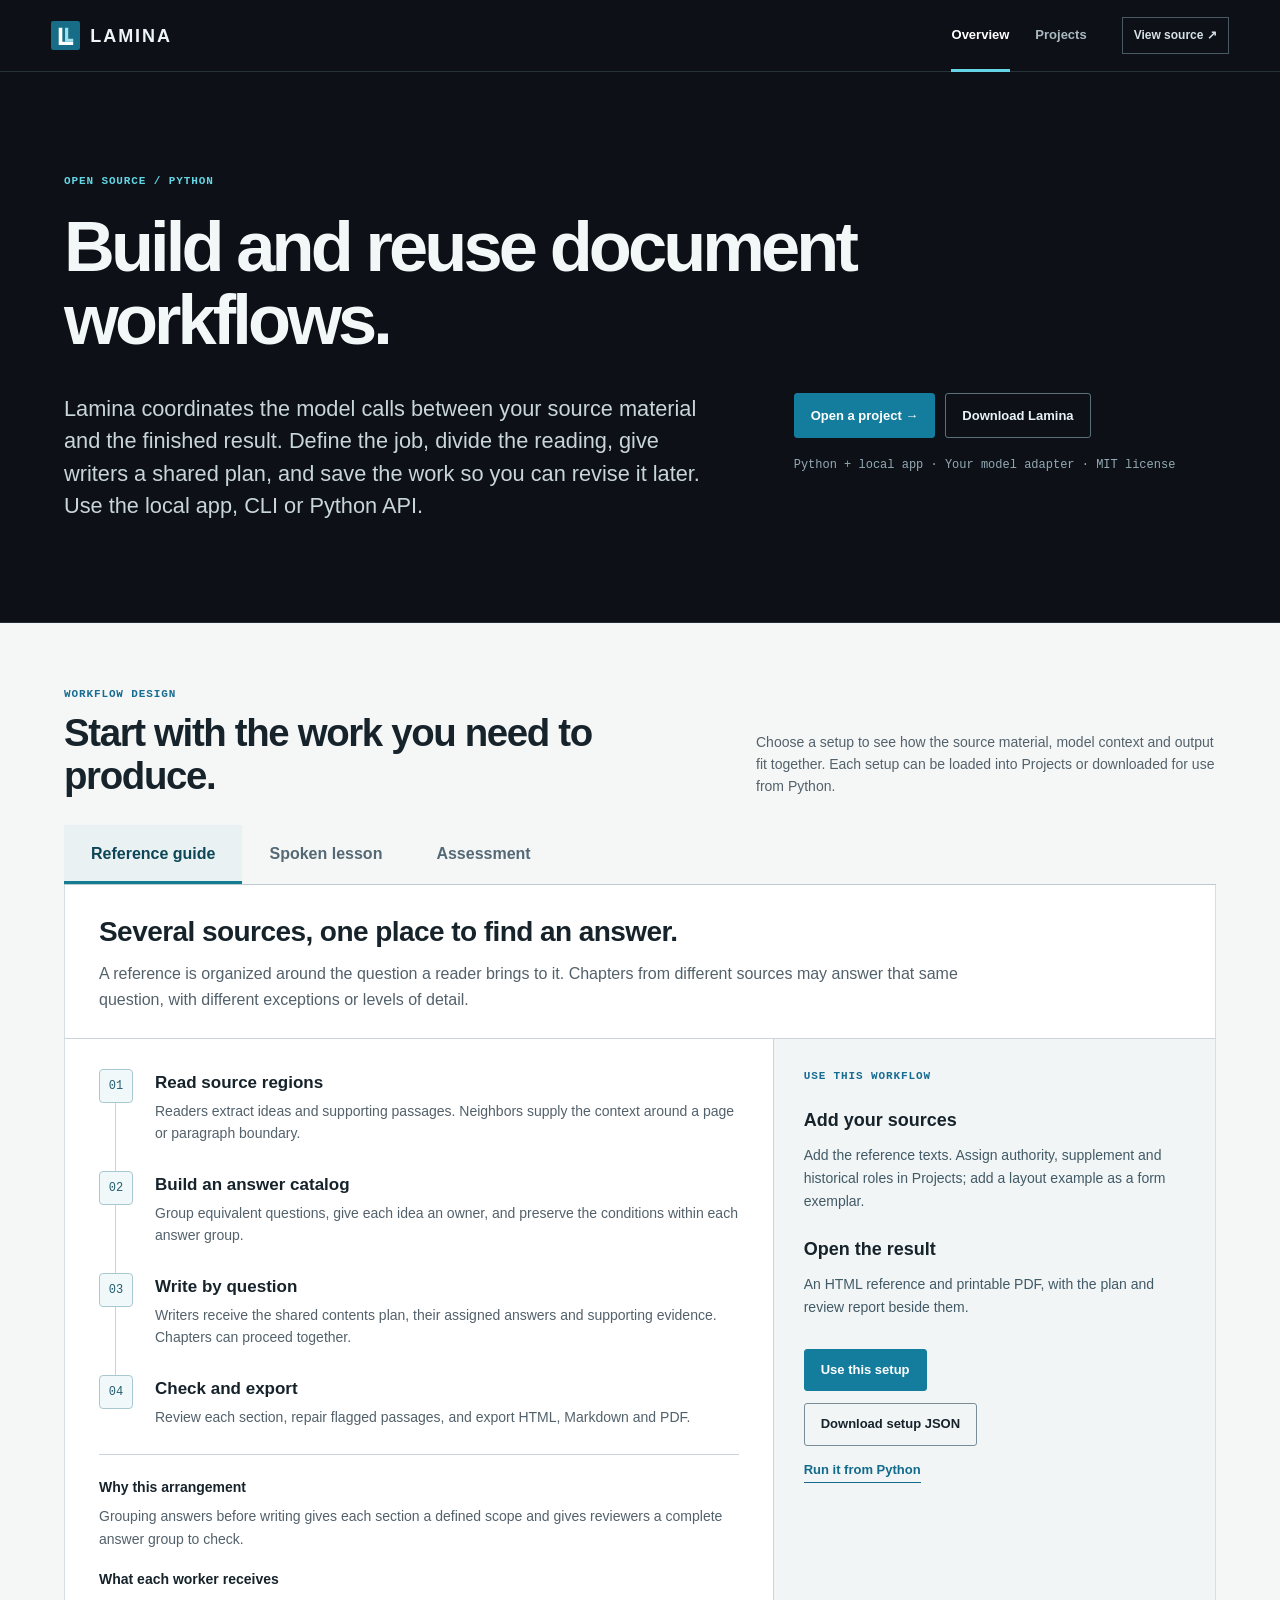
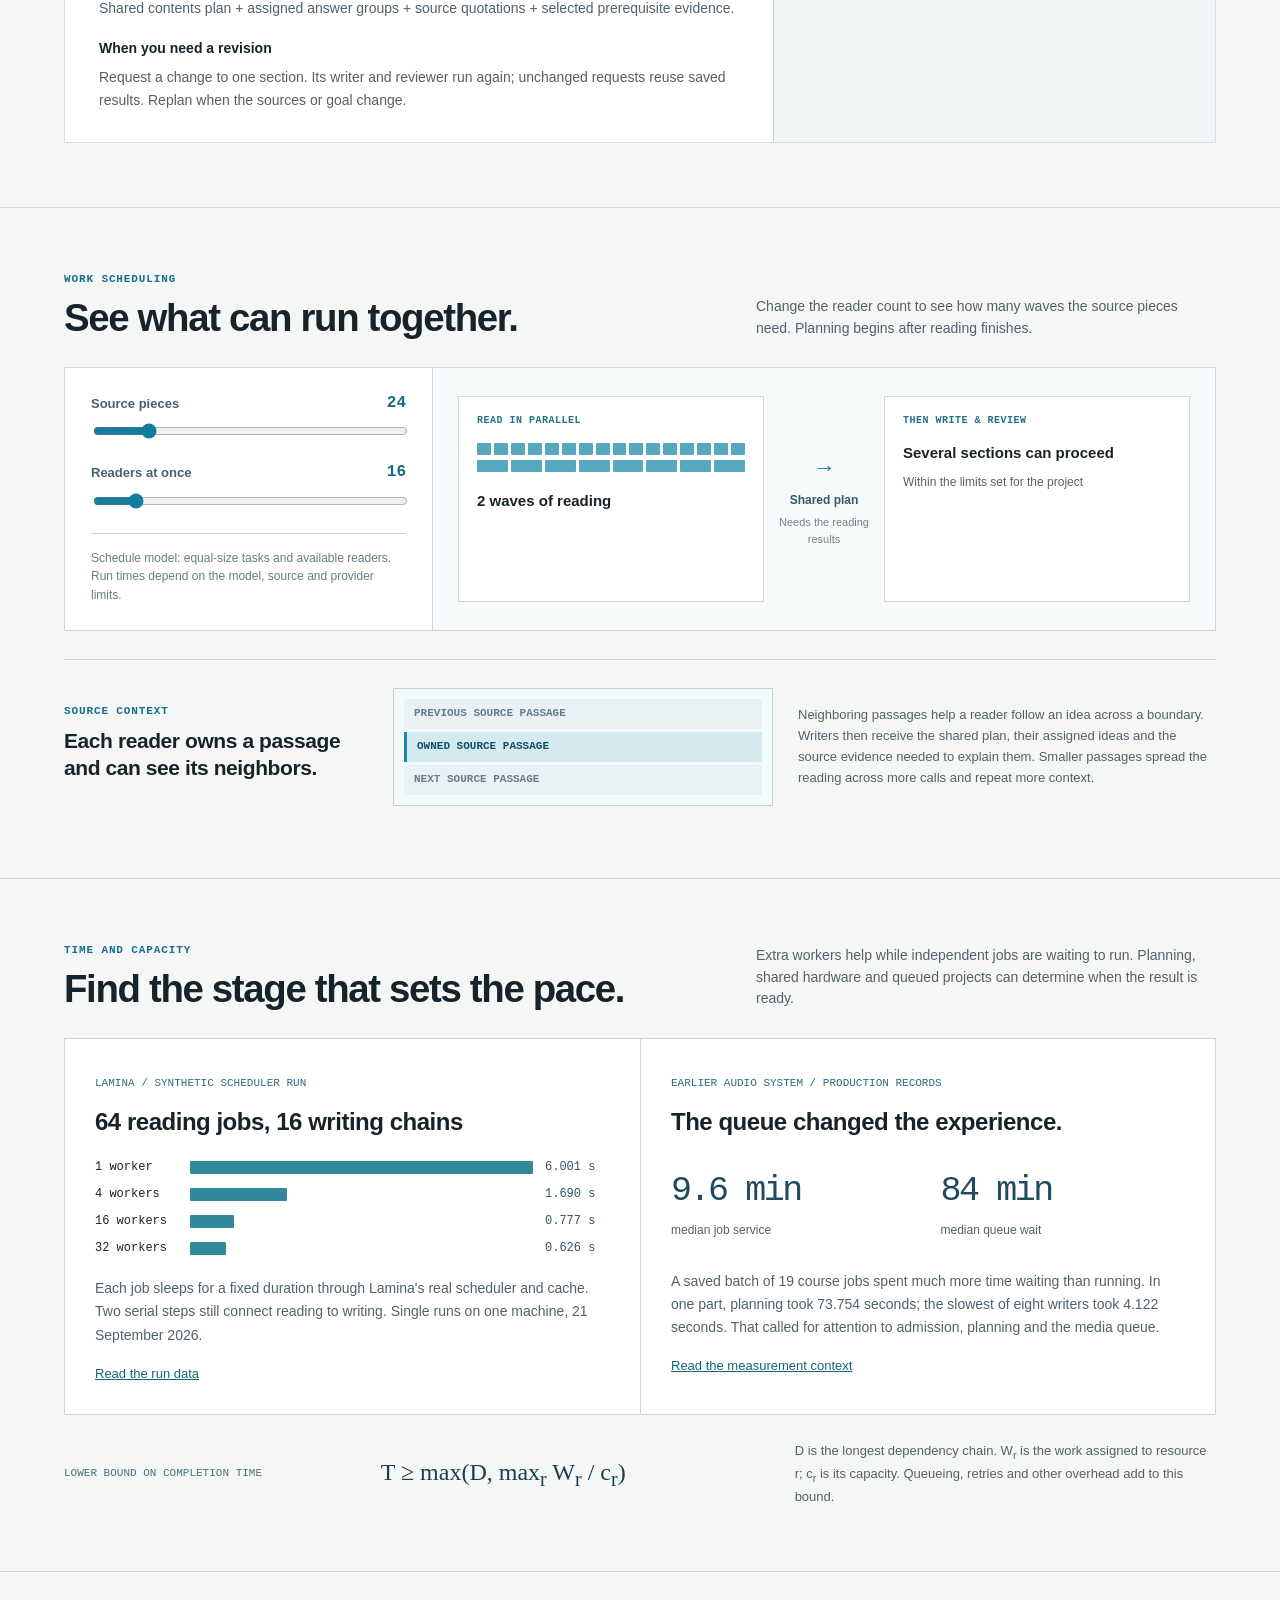
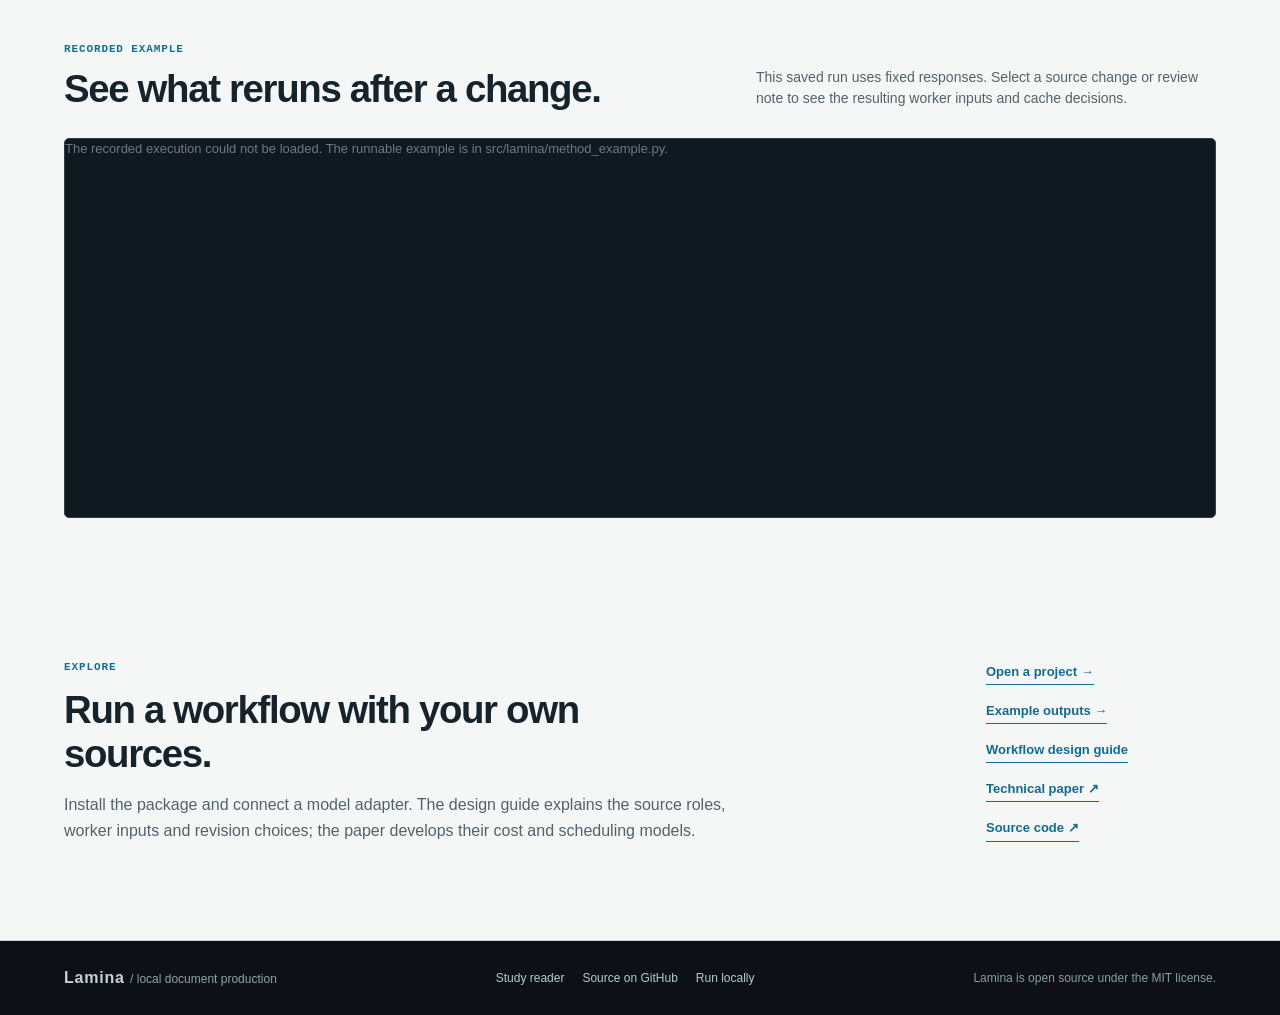
==== src/lamina/studio/index.html @ 539b7f86 "Explain production designs through reusable workflow setups" ====
<!doctype html>
<html lang="en">
  <head>
    <meta charset="utf-8" />
    <meta name="viewport" content="width=device-width, initial-scale=1" />
    <meta name="theme-color" content="#0d1117" />
    <meta
      name="description"
      content="Lamina turns source files into guides, documents, assessments, and listening scripts with parallel reading, source evidence, review, and section revision."
    />
    <title>Lamina | Document workflows</title>
    <link rel="icon" href="assets/mark.svg" type="image/svg+xml" />
    <link rel="stylesheet" href="inspector.css" />
    <link rel="stylesheet" href="styles.css" />
    <link rel="stylesheet" href="method-workbench.css" />
    <link rel="stylesheet" href="production-workbench.css" />
    <script src="inspector.js" defer></script>
    <script src="app.js" defer></script>
    <script src="method-trace.js" defer></script>
    <script src="method-workbench.js" defer></script>
    <script src="production-workbench.js" defer></script>
    <script src="workflow-guide.js" defer></script>
  </head>
  <body>
    <a class="skip" href="#main">Skip to content</a>
    <header class="site-header">
      <a class="brand" href="./" aria-label="Lamina home"
        ><img src="assets/mark.svg" alt="" width="32" height="32" /><span>LAMINA</span></a
      >
      <nav class="nav" aria-label="Primary">
        <button type="button" class="nav-link is-active" data-view="overview" aria-current="page">Overview</button>
        <button type="button" class="nav-link" data-view="workflows">Projects</button>
      </nav>
      <a
        class="header-link"
        href="https://github.com/FadiBahodi/lamina"
        rel="noopener noreferrer"
        >View source <span aria-hidden="true">↗</span></a
      >
    </header>

    <main id="main">
      <section class="view is-active overview-view" id="view-overview" aria-labelledby="page-title">
        <div class="product-intro">
          <span class="section-index">OPEN SOURCE / PYTHON</span>
          <h1 id="page-title">Build and reuse document workflows.</h1>
          <div class="intro-columns">
            <p class="product-summary">Lamina coordinates the model calls between your source material and the finished result. Define the job, divide the reading, give writers a shared plan, and save the work so you can revise it later. Use the local app, CLI or Python API.</p>
            <div class="intro-actions"><button class="button button-primary" type="button" data-view="workflows">Open a project →</button><a class="button button-secondary" href="https://github.com/FadiBahodi/lamina/releases/latest">Download Lamina</a><span>Python + local app · Your model adapter · MIT license</span></div>
          </div>
        </div>
        <section class="workflow-guide" id="workflow-guide" aria-labelledby="workflow-title">
          <div class="section-heading"><div><span class="section-index">WORKFLOW DESIGN</span><h2 id="workflow-title">Start with the work you need to produce.</h2></div><p>Choose a setup to see how the source material, model context and output fit together. Each setup can be loaded into Projects or downloaded for use from Python.</p></div>
          <div id="workflow-explorer"><p class="loading">Loading workflow setups…</p></div>
        </section>
        <section class="scale-section" aria-labelledby="scale-title">
          <div class="section-heading"><div><span class="section-index">WORK SCHEDULING</span><h2 id="scale-title">See what can run together.</h2></div><p>Change the reader count to see how many waves the source pieces need. Planning begins after reading finishes.</p></div>
          <div id="scale-lab" class="scale-lab">
            <div class="scale-controls"><label>Source pieces <strong id="scale-units-value">24</strong><input id="scale-units" type="range" min="4" max="128" value="24"></label><label>Readers at once <strong id="scale-readers-value">16</strong><input id="scale-readers" type="range" min="1" max="128" value="16"></label><div class="scale-assumption">Schedule model: equal-size tasks and available readers. Run times depend on the model, source and provider limits.</div></div>
            <div class="scale-visual"><div class="scale-lane"><span>READ IN PARALLEL</span><div id="scale-waves" class="scale-waves"></div><strong id="scale-wave-count">2 waves</strong></div><div class="scale-gate"><span>→</span><strong>Shared plan</strong><small>Needs the reading results</small></div><div class="scale-lane scale-output"><span>THEN WRITE &amp; REVIEW</span><strong>Several sections can proceed</strong><small>Within the limits set for the project</small></div></div>
          </div>
          <div class="context-explainer"><div><span class="section-index">SOURCE CONTEXT</span><h3>Each reader owns a passage and can see its neighbors.</h3></div><div class="context-packet"><span>PREVIOUS SOURCE PASSAGE</span><strong>OWNED SOURCE PASSAGE</strong><span>NEXT SOURCE PASSAGE</span></div><p>Neighboring passages help a reader follow an idea across a boundary. Writers then receive the shared plan, their assigned ideas and the source evidence needed to explain them. Smaller passages spread the reading across more calls and repeat more context.</p></div>
        </section>
        <section class="performance-story" aria-labelledby="performance-title">
          <div class="section-heading"><div><span class="section-index">TIME AND CAPACITY</span><h2 id="performance-title">Find the stage that sets the pace.</h2></div><p>Extra workers help while independent jobs are waiting to run. Planning, shared hardware and queued projects can determine when the result is ready.</p></div>
          <div class="performance-columns">
            <article><span class="measure-label">LAMINA / SYNTHETIC SCHEDULER RUN</span><h3>64 reading jobs, 16 writing chains</h3><div class="timing-bars" aria-label="Measured cold wall time by worker capacity"><div><span>1 worker</span><i style="--bar:100%"></i><b>6.001 s</b></div><div><span>4 workers</span><i style="--bar:28.2%"></i><b>1.690 s</b></div><div><span>16 workers</span><i style="--bar:12.9%"></i><b>0.777 s</b></div><div><span>32 workers</span><i style="--bar:10.4%"></i><b>0.626 s</b></div></div><p>Each job sleeps for a fixed duration through Lamina's real scheduler and cache. Two serial steps still connect reading to writing. Single runs on one machine, 21 September 2026.</p><a href="https://github.com/FadiBahodi/lamina/blob/main/benchmarks/results/production-widths.json">Read the run data</a></article>
            <article><span class="measure-label">EARLIER AUDIO SYSTEM / PRODUCTION RECORDS</span><h3>The queue changed the experience.</h3><div class="timing-pair"><div><b>9.6 min</b><span>median job service</span></div><div><b>84 min</b><span>median queue wait</span></div></div><p>A saved batch of 19 course jobs spent much more time waiting than running. In one part, planning took 73.754 seconds; the slowest of eight writers took 4.122 seconds. That called for attention to admission, planning and the media queue.</p><a href="https://github.com/FadiBahodi/lamina/blob/main/docs/workflow-design.md#where-time-went">Read the measurement context</a></article>
          </div>
          <p class="engineering-equation"><span>LOWER BOUND ON COMPLETION TIME</span><strong>T ≥ max(D, max<sub>r</sub> W<sub>r</sub> / c<sub>r</sub>)</strong><small>D is the longest dependency chain. W<sub>r</sub> is the work assigned to resource r; c<sub>r</sub> is its capacity. Queueing, retries and other overhead add to this bound.</small></p>
        </section>
        <section class="execution" id="execution" aria-labelledby="execution-title">
          <div class="execution-heading"><div><span class="section-index">RECORDED EXAMPLE</span><h2 id="execution-title">See what reruns after a change.</h2></div><p>This saved run uses fixed responses. Select a source change or review note to see the resulting worker inputs and cache decisions.</p></div>
          <div id="method-trace" aria-live="polite"><p class="loading">Loading execution records…</p></div>
        </section>
        <section class="overview-foot"><div><span class="section-index">EXPLORE</span><h2>Run a workflow with your own sources.</h2><p>Install the package and connect a model adapter. The design guide explains the source roles, worker inputs and revision choices; the paper develops their cost and scheduling models.</p></div><div class="overview-links"><button type="button" class="text-button" data-view="workflows">Open a project →</button><button type="button" class="text-button" data-view="examples">Example outputs →</button><a class="text-button" href="https://github.com/FadiBahodi/lamina/blob/main/docs/workflow-design.md">Workflow design guide</a><a class="text-button" href="assets/lamina-technical-paper.pdf">Technical paper ↗</a><a class="text-button" href="https://github.com/FadiBahodi/lamina">Source code ↗</a></div></section>
      </section>

      <section class="view" id="view-workflows" aria-labelledby="workflows-title" hidden>
        <div class="project-heading"><div><span class="section-index">PROJECTS</span><h2 id="workflows-title">Start with a goal and your sources.</h2><p>Choose the output and set how many tasks may run together. Follow the progress, then open the result.</p></div><span class="project-mode" id="project-mode">Checking local app…</span></div>
        <div id="production-workbench"><p class="loading">Loading project workbench…</p></div>
        <details class="advanced-workflow"><summary>Advanced tools</summary><p>Edit worker inputs and dependencies, or build a document with the structured lesson workflow. The lesson workflow uses a fixed output format.</p><div id="method-workbench"><p class="loading">Loading method editor…</p></div><div class="workbench-secondary"><button type="button" class="text-button" data-view="studio">Structured lesson workflow</button><button type="button" class="text-button" data-view="procedures">Lesson settings</button><button type="button" class="text-button" data-view="examples">Example outputs</button></div></details>
      </section>

      <section
        class="view"
        id="view-studio"
        aria-labelledby="studio-title"
        hidden
      >
        <nav class="workbench-nav" aria-label="Workbench"><button type="button" data-view="workflows">Projects</button><button type="button" data-view="studio">Document builder</button><button type="button" data-view="examples">Example outputs</button><button type="button" data-view="procedures">Document settings</button></nav>
        <div class="section-heading">
          <div>
            <span class="section-index">BUILD / LOCAL PRODUCTION</span>
            <h2 id="studio-title">Build from your documents.</h2>
          </div>
          <p>
            Start with a published example or run your own collection locally.
            Inspect the published build trace in Overview.
          </p>
        </div>
        <div class="section-heading production-heading">
          <div>
            <span class="section-index"
              >PRODUCTION / SOURCE → PROCEDURE → ARTIFACT</span
            >
            <h2>Run configuration</h2>
          </div>
          <p>
            <span class="mode-pill" id="mode-pill">Checking local mode…</span>
            <span id="mode-description">The public example is ready to explore. Local production requires a configured adapter.</span>
          </p>
        </div>
        <div class="desk-grid">
          <div class="desk-main">
            <section class="desk-block" aria-labelledby="sources-title">
              <div class="block-heading">
                <span class="step-number">01</span>
                <div>
                  <h3 id="sources-title">Sources</h3>
                  <p>
                    Start with the published example or bring your own material.
                  </p>
                </div>
              </div>
              <div
                class="example-collection"
                id="example-collection"
                aria-label="Published example source collection"
              >
                <div class="collection-head">
                  <div>
                    <span class="small-label">PUBLISHED EXAMPLE COLLECTION</span
                    ><strong>Resilient workflow engineering</strong
                    ><span
                      >3 original source notes · 7 extracted ideas · 3
                      lessons</span
                    >
                  </div>
                  <button
                    type="button"
                    class="text-button"
                    data-view="examples"
                  >
                    Inspect source →
                  </button>
                </div>
                <div class="collection-files" id="collection-files">
                  <span>01 · Leases &amp; owner tokens</span
                  ><span>02 · Idempotency &amp; effects</span
                  ><span>03 · Evidence &amp; release</span>
                </div>
              </div>
              <div class="source-divider"><span>YOUR COLLECTION</span></div>
              <label class="dropzone" id="dropzone" for="source-input"
                ><span class="drop-icon" aria-hidden="true">＋</span
                ><strong>Add source files</strong
                ><span id="source-hint">Choose or drop .md and .txt files</span
                ><input
                  id="source-input"
                  type="file"
                  accept=".md,.txt,text/plain,text/markdown"
                  multiple
              /></label>
              <div class="source-list" id="source-list" aria-live="polite">
                <p class="empty-small">
                  No local files selected. Browse the original example below to
                  see the complete workflow.
                </p>
              </div>
              <div class="source-actions">
                <button
                  class="button button-secondary"
                  type="button"
                  id="submit-sources"
                  disabled
                >
                  Store sources locally</button
                ><span class="inline-note" id="sources-note"
                  >Uploads require the local server.</span
                >
              </div>
            </section>
            <section class="desk-block" aria-labelledby="procedure-title">
              <div class="block-heading">
                <span class="step-number">02</span>
                <div>
                  <h3 id="procedure-title">Procedure</h3>
                  <p>Portable instructions and output selection.</p>
                </div>
              </div>
              <div
                class="procedure-choices"
                id="procedure-choices"
                role="radiogroup"
                aria-label="Choose a procedure"
              ></div>
              <div class="selected-procedure" id="selected-procedure"></div>
              <div class="source-actions">
                <button
                  class="button button-secondary"
                  type="button"
                  id="download-selected"
                >
                  Download procedure JSON
                  <span aria-hidden="true">↓</span></button
                ><button
                  class="text-button"
                  type="button"
                  data-view="procedures"
                >
                  Inspect &amp; import procedures
                  <span aria-hidden="true">↗</span>
                </button>
              </div>
            </section>
            <section class="desk-block run-block" aria-labelledby="run-title">
              <div class="block-heading">
                <span class="step-number">03</span>
                <div>
                  <h3 id="run-title">Production run</h3>
                  <p>
                    The local server reports actual job state and export links.
                  </p>
                </div>
              </div>
              <div class="run-track" aria-label="Workflow stages">
                <span>Read sources</span><i aria-hidden="true"></i
                ><span>Extract ideas</span><i aria-hidden="true"></i
                ><span>Compose</span><i aria-hidden="true"></i
                ><span>Review &amp; export</span>
              </div>
              <div class="run-controls">
                <button
                  class="button button-primary"
                  type="button"
                  id="run-button"
                >
                  Explore the example <span aria-hidden="true">↗</span>
                </button>
                <p id="run-guidance">
                  Public demo. Run the local app to generate from your files.
                </p>
              </div>
              <div
                id="run-status"
                class="run-status"
                aria-live="polite"
                hidden
              ></div>
            </section>
          </div>
          <aside class="desk-aside" aria-labelledby="output-title">
            <div class="aside-top">
              <span class="section-index">OUTPUT PREVIEW</span>
              <h3 id="output-title">Output preview</h3>
              <p id="output-description"></p>
            </div>
            <div id="output-preview" class="output-preview" aria-live="polite">
              <span class="small-label">PUBLISHED BUILD</span>
              <p>Loading example guide…</p>
            </div>
            <button
              type="button"
              class="aside-example-link"
              data-view="examples"
            >
              Inspect complete artifact <span aria-hidden="true">↗</span>
            </button>
            <div id="output-list" class="output-list"></div>
            <div class="aside-foot">
              <span class="small-label">SOURCE REFERENCES</span>
              <p>
                Each output retains its source passages and lesson assignments.
              </p>
            </div>
          </aside>
        </div>
      </section>

      <section
        class="view"
        id="view-procedures"
        aria-labelledby="procedures-title"
        hidden
      >
        <nav class="workbench-nav" aria-label="Workbench"><button type="button" data-view="workflows">Projects</button><button type="button" data-view="studio">Document builder</button><button type="button" data-view="examples">Example outputs</button><button type="button" data-view="procedures">Document settings</button></nav>
        <div class="section-heading">
          <div>
            <span class="section-index"
              >PROCEDURES / PORTABLE CONFIGURATION</span
            >
            <h2 id="procedures-title">Configure a document workflow.</h2>
          </div>
          <p>
            Import, edit, validate, and export declarative procedures. Browser
            edits stay local until you start a run.
          </p>
        </div>
        <div class="procedure-page">
          <div>
            <div id="procedure-library" class="procedure-library"></div>
            <label class="import-box" for="procedure-input"
              ><span class="small-label">PORTABLE CONTRACT / JSON</span
              ><strong>Import a procedure</strong
              ><span>Validated on import. Stored in this browser.</span
              ><input
                id="procedure-input"
                type="file"
                accept="application/json,.json"
            /></label>
            <p class="inline-note" id="import-note" aria-live="polite"></p>
          </div>
          <article
            class="procedure-inspector"
            id="procedure-inspector"
          ></article>
        </div>
      </section>

      <section
        class="view"
        id="view-examples"
        aria-labelledby="examples-title"
        hidden
      >
        <nav class="workbench-nav" aria-label="Workbench"><button type="button" data-view="workflows">Projects</button><button type="button" data-view="studio">Document builder</button><button type="button" data-view="examples">Example outputs</button><button type="button" data-view="procedures">Document settings</button></nav>
        <div class="section-heading">
          <div>
            <span class="section-index">EXAMPLES / PUBLISHED ARTIFACTS</span>
            <h2 id="examples-title">Guides and assessments.</h2>
          </div>
          <p>
            Original engineering material and a separate short-answer exercise.
            Open the published documents and their source records.
          </p>
        </div>
        <div class="example-switch" role="tablist" aria-label="Example output">
          <button
            type="button"
            role="tab"
            id="example-engineering-tab"
            aria-controls="example-engineering"
            aria-selected="true"
          >
            Engineering field guide</button
          ><button
            type="button"
            role="tab"
            id="example-samp-tab"
            aria-controls="example-samp"
            aria-selected="false"
          >
            Decision practice
          </button>
        </div>
        <div
          id="example-engineering"
          class="example-panel"
          role="tabpanel"
          aria-labelledby="example-engineering-tab"
        >
          <p class="loading">Loading the example guide…</p>
        </div>
        <div
          id="example-samp"
          class="example-panel"
          role="tabpanel"
          aria-labelledby="example-samp-tab"
          hidden
        >
          <p class="loading">Loading decision practice…</p>
        </div>
      </section>


    </main>
    <footer class="footer">
      <div class="footer-brand">
        Lamina <span>/ local document production</span>
      </div>
      <div>
        <a href="workbench/">Study reader</a
        ><a
          href="https://github.com/FadiBahodi/lamina"
          rel="noopener noreferrer"
          >Source on GitHub</a
        ><a
          href="https://github.com/FadiBahodi/lamina#run-it"
          rel="noopener noreferrer"
          >Run locally</a
        >
      </div>
      <p>
          Lamina is open source under the MIT license.
      </p>
    </footer>
  </body>
</html>
---- src/lamina/studio/inspector.css ----
/* Bundle inspector only. Site colors come from the enclosing Studio theme. */
.inspector {
  --ins-ink: var(--ink, #193436);
  --ins-muted: var(--muted, #61706d);
  --ins-line: var(--line, #d8d1c3);
  --ins-paper: var(--white, #fffdf8);
  --ins-accent: var(--copper, #aa5e3e);
  background: var(--ins-paper);
  border: 1px solid var(--ins-line);
  color: var(--ins-ink);
  margin: 20px 0 28px;
  box-shadow: 0 12px 36px rgba(20, 46, 40, 0.045);
}
.inspector * {
  box-sizing: border-box;
}
.inspector .inspector-head {
  display: flex;
  align-items: end;
  justify-content: space-between;
  padding: 22px 26px 18px;
  border-bottom: 1px solid var(--ins-line);
}
.inspector .inspector-head h3 {
  font:
    normal 27px/1.16 Georgia,
    serif;
  letter-spacing: -0.02em;
  margin: 5px 0 7px;
}
.inspector .inspector-head p {
  font-size: 12px;
  color: var(--ins-muted);
  max-width: 740px;
  line-height: 1.5;
}
.inspector .inspector-kicker,
.inspector .inspector-stage-num,
.inspector .inspector-field-label,
.inspector .inspector-minihead {
  font:
    700 10px/1.3 ui-monospace,
    SFMono-Regular,
    Menlo,
    Consolas,
    monospace;
  letter-spacing: 0.11em;
  text-transform: uppercase;
  color: var(--ins-accent);
}
.inspector .inspector-flow {
  display: flex;
  align-items: stretch;
  gap: 0;
  overflow-x: auto;
  padding: 14px 19px;
  border-bottom: 1px solid var(--ins-line);
  scrollbar-width: thin;
}
.inspector .inspector-stage {
  appearance: none;
  min-width: 125px;
  flex: 1 0 125px;
  border: 1px solid transparent;
  border-radius: 0;
  background: transparent;
  color: var(--ins-ink);
  text-align: left;
  padding: 11px 12px 12px;
  transition:
    background 0.15s,
    border-color 0.15s;
}
.inspector .inspector-stage:hover {
  background: #f4eee4;
}
.inspector .inspector-stage.is-selected {
  background: #e9eee8;
  border-color: #bdd0c3;
}
.inspector .inspector-stage-num,
.inspector .inspector-stage strong,
.inspector .inspector-stage-count {
  display: block;
}
.inspector .inspector-stage strong {
  font-size: 12px;
  line-height: 1.2;
  margin: 6px 0 4px;
}
.inspector .inspector-stage-count {
  font:
    500 10px/1.25 ui-monospace,
    SFMono-Regular,
    Menlo,
    Consolas,
    monospace;
  color: var(--ins-muted);
}
.inspector .inspector-arrow {
  align-self: center;
  flex: 0 0 13px;
  color: #b5b5a9;
  font:
    normal 14px/1 ui-monospace,
    SFMono-Regular,
    Menlo,
    Consolas,
    monospace;
  text-align: center;
}
.inspector .inspector-panel {
  min-height: 315px;
}
.inspector .inspector-stage-intro {
  padding: 17px 26px 16px;
  border-bottom: 1px solid var(--ins-line);
}
.inspector .inspector-stage-intro p {
  font-size: 12px;
  color: var(--ins-muted);
  margin-top: 6px;
  line-height: 1.5;
}
.inspector .inspector-grid {
  display: grid;
  grid-template-columns: minmax(190px, 0.8fr) minmax(0, 1.45fr);
  min-height: 275px;
}
.inspector .inspector-record-list {
  border-right: 1px solid var(--ins-line);
  max-height: 410px;
  overflow-y: auto;
  padding: 6px 0;
}
.inspector .inspector-record {
  display: block;
  width: 100%;
  border: 0;
  border-left: 3px solid transparent;
  background: transparent;
  color: var(--ins-ink);
  text-align: left;
  padding: 11px 20px 11px 23px;
}
.inspector .inspector-record:hover {
  background: #f5f3ea;
}
.inspector .inspector-record.is-selected {
  border-left-color: var(--ins-accent);
  background: #f8f2e9;
}
.inspector .inspector-record strong,
.inspector .inspector-record span {
  display: block;
}
.inspector .inspector-record strong {
  font-size: 12px;
  line-height: 1.3;
}
.inspector .inspector-record span {
  font:
    400 10px/1.4 ui-monospace,
    SFMono-Regular,
    Menlo,
    Consolas,
    monospace;
  color: var(--ins-muted);
  margin-top: 4px;
  overflow-wrap: anywhere;
}
.inspector .inspector-record-detail {
  padding: 20px 25px 25px;
  min-width: 0;
  max-height: 410px;
  overflow-y: auto;
}
.inspector .inspector-record-detail h4 {
  font:
    normal 24px/1.18 Georgia,
    serif;
  margin: 6px 0 18px;
}
.inspector .inspector-field {
  border-top: 1px solid #e9e3d8;
  padding: 11px 0;
}
.inspector .inspector-field p {
  font-size: 12px;
  line-height: 1.55;
  margin: 5px 0 0;
  overflow-wrap: anywhere;
}
.inspector .inspector-pills {
  display: flex;
  flex-wrap: wrap;
  gap: 5px;
  margin-top: 8px;
}
.inspector .inspector-pill {
  font:
    500 10px/1.35 ui-monospace,
    SFMono-Regular,
    Menlo,
    Consolas,
    monospace;
  color: #345750;
  background: #e9f0e8;
  border: 1px solid #d0ded2;
  padding: 5px 7px;
}
.inspector .inspector-subrecord {
  border-top: 1px solid #e9e3d8;
  padding: 12px 0;
}
.inspector .inspector-subrecord strong {
  font-size: 12px;
  line-height: 1.4;
}
.inspector .inspector-subrecord p {
  font-size: 11px;
  line-height: 1.55;
  color: var(--ins-muted);
  margin-top: 5px;
  overflow-wrap: anywhere;
}
.inspector .inspector-submeta {
  display: block;
  color: var(--ins-accent);
  font:
    500 10px/1.35 ui-monospace,
    SFMono-Regular,
    Menlo,
    Consolas,
    monospace;
  margin-top: 3px;
}
.inspector .inspector-minihead {
  display: block;
  margin: 17px 0 8px;
}
.inspector .inspector-evidence {
  border: 1px solid #dbe1d6;
  background: #f7faf4;
  margin: 7px 0;
}
.inspector .inspector-evidence-toggle {
  display: block;
  width: 100%;
  border: 0;
  background: transparent;
  color: #31594f;
  text-align: left;
  font:
    600 10px/1.45 ui-monospace,
    SFMono-Regular,
    Menlo,
    Consolas,
    monospace;
  padding: 9px 11px;
  overflow-wrap: anywhere;
}
.inspector .inspector-evidence-toggle:before {
  content: "＋";
  margin-right: 9px;
  color: var(--ins-accent);
}
.inspector .inspector-evidence-toggle[aria-expanded="true"]:before {
  content: "−";
}
.inspector .inspector-quote {
  border-left: 2px solid #7b9c85;
  margin: 0 11px 11px;
  padding: 8px 11px;
  background: #fffdf9;
  color: #31504a;
  font:
    normal 12px/1.55 Georgia,
    serif;
  overflow-wrap: anywhere;
}
.inspector .inspector-quote[hidden] {
  display: none;
}
.inspector .inspector-empty,
.inspector .inspector-empty-inline {
  font-size: 11px;
  color: var(--ins-muted);
  padding: 12px 22px;
}
@media (max-width: 900px) {
  .inspector .inspector-flow {
    padding: 10px;
  }
  .inspector .inspector-stage {
    flex: 0 0 130px;
  }
  .inspector .inspector-grid {
    grid-template-columns: minmax(0, 1fr);
  }
  .inspector .inspector-record-list {
    border-right: 0;
    border-bottom: 1px solid var(--ins-line);
    max-height: 170px;
  }
  .inspector .inspector-record-detail {
    max-height: none;
  }
}
@media (max-width: 520px) {
  .inspector .inspector-head {
    padding: 20px;
  }
  .inspector .inspector-stage-intro {
    padding: 16px 20px;
  }
  .inspector .inspector-record-detail {
    padding: 18px 20px;
  }
  .inspector .inspector-head h3 {
    font-size: 23px;
  }
}
.inspector .inspector-output-link {
  display: inline-block;
  margin: 8px 0 13px;
  padding: 8px 10px;
  border: 1px solid #b8c9bd;
  color: #31594f;
  background: #eef4ec;
  font-size: 11px;
  font-weight: 700;
  text-decoration: none;
}
.inspector .inspector-output-link:hover {
  background: #dcebdd;
}
---- src/lamina/studio/styles.css ----
:root{
  --ink:#17232b;--muted:#53616b;--line:#ccd4d9;--paper:#f5f7f7;--white:#fff;
  --night:#0d1117;--night2:#121a22;--cyan:#65d5e5;--blue:#196c91;
  --mono:ui-monospace,SFMono-Regular,Menlo,Consolas,monospace;
  --sans:Inter,-apple-system,BlinkMacSystemFont,"Segoe UI",Arial,sans-serif
}
*{box-sizing:border-box}
html{scroll-behavior:smooth}
body{margin:0;background:var(--paper);color:var(--ink);font:15px/1.55 var(--sans)}
button,input,textarea{font:inherit}
button{cursor:pointer}
button:disabled{cursor:not-allowed;opacity:.5}
a{color:inherit}
p{margin:0}
[hidden],.view[hidden],.example-panel[hidden]{display:none!important}
:focus-visible{outline:3px solid #3aaac1;outline-offset:3px}
.skip{position:absolute;left:-9999px;top:8px;padding:8px 12px;background:var(--night);color:#fff;z-index:100}
.skip:focus{left:8px}
.site-header{position:sticky;top:0;z-index:40;display:flex;align-items:center;gap:34px;min-height:72px;padding:0 clamp(24px,4vw,70px);background:#0d1117;color:#eff6f7;border-bottom:1px solid #26333b}
.brand{display:inline-flex;align-items:center;gap:10px;flex:0 0 auto;text-decoration:none;font-size:18px;letter-spacing:.11em;font-weight:800;line-height:1}
.brand img{width:29px;height:29px}
.nav{display:flex;align-self:stretch;align-items:stretch;gap:24px;margin-left:auto}
.nav-link{position:relative;padding:0 1px;border:0;background:transparent;color:#aab9c1;font-size:13px;font-weight:600;white-space:nowrap}
.nav-link:hover,.nav-link.is-active{color:#fff}
.nav-link.is-active:after{content:"";position:absolute;bottom:-1px;left:0;right:0;height:3px;background:var(--cyan)}
.header-link{flex:0 0 auto;color:#d5e1e5;text-decoration:none;font-size:12px;font-weight:700;border:1px solid #485963;padding:8px 11px}
.header-link:hover{border-color:var(--cyan);color:var(--cyan)}
main{min-width:0}
.view{max-width:1440px;margin:auto;padding:58px clamp(24px,5vw,78px) 92px}
.overview-view{max-width:none;padding:0}
.section-index,.small-label,.mono-label{display:block;font:700 11px/1.4 var(--mono);letter-spacing:.08em;text-transform:uppercase;color:var(--blue)}
.view h2{font-size:clamp(29px,3vw,44px);line-height:1.12;letter-spacing:-.035em;margin:9px 0 0;font-weight:680}
.view h3{letter-spacing:-.02em}
.section-heading,.execution-heading{display:flex;justify-content:space-between;align-items:end;gap:40px;margin-bottom:28px}
.section-heading>p,.execution-heading>p{max-width:460px;font-size:14px;color:var(--muted)}
.button{display:inline-flex;align-items:center;justify-content:center;gap:8px;min-height:42px;padding:10px 16px;border:1px solid transparent;border-radius:3px;text-decoration:none;font-size:13px;font-weight:700}
.button-primary{background:#147d9d;border-color:#147d9d;color:#fff}
.button-primary:hover:not(:disabled){background:#0b667f}
.button-secondary{background:transparent;border-color:#788d98;color:inherit}
.button-secondary:hover:not(:disabled){border-color:#1983a0;color:#1983a0}
.text-button,.card-link{border:0;border-bottom:1px solid currentColor;background:transparent;padding:2px 0;color:#136b8b;font-size:13px;font-weight:700;text-decoration:none}
.text-button:hover,.card-link:hover{color:#103c51}
.loading,.empty-small,.inline-note{font-size:13px;color:#6c7a83}
.product-intro{background:var(--night);color:#f2f7f8;padding:clamp(70px,8vw,126px) max(clamp(24px,5vw,78px),calc((100vw - 1284px)/2)) 100px;border-bottom:1px solid #1f3038}
.product-intro .section-index{color:var(--cyan)}
.product-intro h1{max-width:1200px;margin:20px 0 37px;font-size:clamp(46px,5.5vw,82px);line-height:1.04;letter-spacing:-.055em;font-weight:690}
.intro-columns{display:grid;grid-template-columns:minmax(0,1fr) minmax(300px,.65fr);gap:80px;align-items:start}
.product-summary{max-width:720px;color:#c8d5da;font-size:clamp(18px,1.7vw,23px);line-height:1.48}
.intro-actions{display:flex;flex-wrap:wrap;align-items:center;gap:10px}
.intro-actions .button{min-height:45px}
.intro-actions .button-secondary{color:#e8f4f7;border-color:#59717b}
.intro-actions .button-secondary:hover{color:var(--cyan);border-color:var(--cyan)}
.intro-actions span{flex:0 0 100%;margin-top:9px;color:#93aab4;font:12px/1.4 var(--mono)}
.execution,.product-scope,.design-row{max-width:1440px;margin:auto;padding:70px clamp(24px,5vw,78px)}
.execution{scroll-margin-top:80px}
.execution-heading .section-index{color:#176e8f}
#method-trace{min-height:380px;background:#101820;color:#eaf4f5;border:1px solid #30414b;border-radius:5px;overflow:hidden}
#method-trace>.loading{padding:30px;color:#b6cbd0}
.trace-tabs{display:flex;gap:0;overflow-x:auto;border-bottom:1px solid #33454e;background:#111c25}
.trace-tabs button{flex:0 0 auto;border:0;border-right:1px solid #33454e;background:transparent;color:#a6bec8;padding:15px 20px;font:600 12px/1.3 var(--mono)}
.trace-tabs button:hover,.trace-tabs button[aria-selected=true]{background:#1c2d38;color:#fff}
.trace-tabs button[aria-selected=true]{box-shadow:inset 0 -3px var(--cyan)}
.trace-layout{display:grid;grid-template-columns:minmax(280px,.38fr) minmax(0,.62fr);min-height:400px}
.trace-map{min-width:0;border-right:1px solid #33454e;background:#111a22;padding:22px 24px}
.trace-graph{display:grid;grid-template-columns:repeat(2,minmax(0,1fr));align-content:start;gap:11px;margin:15px 0}
.trace-node{width:100%;min-height:125px;text-align:left;border:1px solid #40525b;border-radius:4px;background:#17252e;color:#e8f1f3;padding:17px}
.trace-node:nth-of-type(3){grid-column:1/-1}
.trace-node:hover,.trace-node.selected{border-color:var(--cyan);background:#1c323c}
.trace-node[data-status=cached]{border-left:3px solid #e1b77c}
.trace-node[data-status=executed]{border-left:3px solid #67d1a7}
.trace-node strong,.trace-node b{display:block;font-size:15px;margin:5px 0}
.trace-node small,.trace-node span{font:11px/1.4 var(--mono);color:#a7c0c9}
.trace-edge{grid-column:1/-1;min-height:13px;text-align:center;color:#73919d;font:14px/1 var(--mono)}
.trace-map-note{margin:8px 0 0;color:#9cb3bc;font-size:12px}
.trace-observation{margin-top:24px;padding:14px;border:1px solid #6f6078;background:#251f2b;color:#efdfed;font-size:13px}
.trace-observation p{margin-top:8px}
.trace-detail{min-width:0;padding:26px 30px 34px}
.trace-detail-heading{display:flex;justify-content:space-between;gap:12px;align-items:start}
.trace-instruction{color:#bbced4;font-size:14px}
.trace-detail h3{font-size:24px;margin:5px 0 12px;line-height:1.2}
.trace-label{color:var(--cyan);font:700 11px/1.4 var(--mono);letter-spacing:.06em;text-transform:uppercase}
.trace-meta{color:#a6bcc4;font:12px/1.45 var(--mono)}
.trace-summary{display:flex;justify-content:space-between;align-items:center;gap:18px;margin:0;padding:17px 24px;border-bottom:1px solid #33454e;color:#d8e6e9;font-size:14px;line-height:1.5}
.trace-reason,.trace-output{color:#d8e6e9;font-size:14px;line-height:1.6}
.trace-code,.trace-detail pre{white-space:pre-wrap;overflow-wrap:anywhere;background:#0b1218;color:#d9f1f4;border:1px solid #3a525e;border-radius:3px;padding:17px;margin:16px 0;font:12px/1.6 var(--mono);max-height:330px;overflow:auto}
.trace-detail code{font-family:var(--mono)}
.trace-foot{display:flex;justify-content:space-between;flex-wrap:wrap;gap:12px;padding:13px 24px;border-top:1px solid #33454e;color:#98aeb8;font:11px/1.4 var(--mono)}
.trace-foot a{color:var(--cyan)}
.product-scope{border-top:1px solid var(--line)}
.application-grid{display:grid;grid-template-columns:1fr 1fr;gap:18px;margin-top:30px}
.application-grid article,.systems-grid article{min-width:0;background:#fff;border:1px solid var(--line);border-radius:4px;padding:28px}
.application-grid h3,.systems-grid h3{font-size:24px;line-height:1.2;margin:13px 0}
.application-grid p,.systems-grid p{color:var(--muted);font-size:14px;line-height:1.6}
.application-grid .text-button{display:inline-block;margin:20px 17px 0 0}
.mini-pipeline{display:flex;gap:4px;overflow-x:auto;margin:22px 0 0}
.mini-pipeline span{flex:1 0 auto;border:1px solid #d5e0e3;background:#f5f9fa;padding:8px;text-align:center;font:11px/1.2 var(--mono);color:#44616c}
.mini-pipeline span+span:before{content:"→";margin-right:8px;color:#688997}
.method-code{white-space:pre-wrap;overflow-wrap:anywhere;background:#101a21;color:#d7edf1;border:1px solid #354e59;border-radius:3px;padding:18px;margin:20px 0 0;font:12px/1.6 var(--mono)}
.design-row{display:grid;grid-template-columns:.8fr 1.2fr;gap:70px;border-top:1px solid var(--line);padding-top:58px;padding-bottom:82px}
.design-row h2{max-width:440px}
.design-row p{max-width:680px;margin:0 0 15px;color:var(--muted);font-size:16px}
.design-row .text-button{display:inline-block;margin-top:7px}
.footer{display:flex;align-items:center;justify-content:space-between;gap:22px;padding:25px clamp(24px,5vw,78px);background:#0d1117;color:#c5d2d7;font-size:12px}
.footer-brand{font-size:16px;font-weight:800;letter-spacing:.05em}
.footer-brand span{font-size:12px;font-weight:400;letter-spacing:0;color:#8da3ab}
.footer>div:nth-child(2){display:flex;flex-wrap:wrap;gap:18px}
.footer a{text-decoration:none;color:#b6cbd1}
.footer a:hover{color:var(--cyan)}
.footer p{font-size:12px;color:#889da5}
.desk-grid{display:grid;grid-template-columns:minmax(0,1.6fr) minmax(300px,.68fr);border:1px solid var(--line);background:#fff}
.desk-block{padding:26px 30px;border-bottom:1px solid var(--line)}
.desk-block:last-child{border-bottom:0}
.block-heading{display:flex;gap:14px;margin-bottom:20px}
.step-number{display:grid;place-items:center;flex:0 0 30px;width:30px;height:30px;border:1px solid #8aa4ae;border-radius:3px;color:#1b718d;font:700 12px var(--mono)}
.block-heading h3{font-size:22px;line-height:1.2;margin:0 0 3px}
.block-heading p{color:var(--muted);font-size:13px}
.production-heading{border-top:1px solid var(--line);padding-top:32px;margin-top:32px}
.mode-pill{display:block;width:max-content;border:1px solid #7bb9c9;border-radius:3px;background:#e8f7fa;color:#126c84;padding:4px 8px;margin-bottom:8px;font:700 11px var(--mono)}
.mode-pill.local{background:#e5f6ee;border-color:#85c9a8;color:#187b56}
.example-collection{border:1px solid #d1dce0;background:#f8fbfc;padding:17px}
.collection-head{display:flex;justify-content:space-between;gap:20px;align-items:start}
.collection-head strong,.collection-head span{display:block}
.collection-head strong{font-size:15px;margin:6px 0}
.collection-head div>span:last-child,.collection-files{font-size:12px;color:#64757e}
.collection-files{display:flex;flex-wrap:wrap;gap:12px;margin-top:16px;padding-top:12px;border-top:1px solid #dce5e8}
.source-divider{display:flex;align-items:center;gap:12px;margin:19px 0;color:#596e78;font:700 11px var(--mono)}
.source-divider:before,.source-divider:after{content:"";height:1px;background:var(--line);flex:1}
.dropzone,.import-box{position:relative;display:flex;flex-direction:column;align-items:center;justify-content:center;gap:5px;min-height:112px;border:1px dashed #8ea7b1;background:#f7fafb;color:#40545e;text-align:center;cursor:pointer;padding:18px}
.dropzone:hover,.dropzone.drag-over,.import-box:hover{border-color:#1583a1;background:#eaf6f9}
.dropzone strong{font-size:15px;color:var(--ink)}
.drop-icon{font-size:24px;color:#177d99;line-height:1}
.dropzone input,.import-box input{position:absolute;width:1px;height:1px;overflow:hidden;clip-path:inset(50%)}
.source-list{margin-top:13px}
.source-item{display:grid;grid-template-columns:auto 1fr auto;gap:12px;align-items:center;border-bottom:1px solid var(--line);padding:11px 0}
.source-item svg{width:24px;height:24px}
.source-item strong{display:block;font-size:13px;overflow-wrap:anywhere}
.source-item small{font-size:11px;color:var(--muted)}
.source-item button{border:0;background:none;color:#126c88;text-decoration:underline;font-size:12px}
.source-preview{white-space:pre-wrap;overflow:auto;max-height:180px;background:#f0f5f6;border:1px solid var(--line);padding:14px;font:12px/1.5 var(--mono)}
.source-actions,.run-controls{display:flex;align-items:center;flex-wrap:wrap;gap:14px;margin-top:18px}
.run-controls p{color:var(--muted);font-size:13px;max-width:380px}
.procedure-choices{display:grid;grid-template-columns:repeat(4,minmax(0,1fr));gap:8px}
.procedure-choice{display:flex;flex-direction:column;justify-content:space-between;gap:8px;min-height:90px;padding:12px;border:1px solid var(--line);border-radius:3px;background:#fff;text-align:left;color:var(--ink)}
.procedure-choice:hover,.procedure-choice[aria-checked=true]{border-color:#167f9b;background:#eef8fa}
.procedure-choice[aria-checked=true]{box-shadow:inset 3px 0 #167f9b}
.procedure-choice strong{font-size:12px;line-height:1.25}
.choice-glyph{color:#207992;font-size:21px;line-height:1}
.selected-procedure{margin-top:14px;padding:16px;border:1px solid #d5e0e3;background:#f7fafb}
.selected-procedure strong{font-size:14px}
.selected-procedure p,.procedure-shared{font-size:12px;color:var(--muted);margin-top:5px}
.procedure-meta{font:11px/1.4 var(--mono);color:#246d83;margin-top:9px}
.run-track{display:flex;flex-wrap:wrap;align-items:center;gap:6px;font:11px var(--mono);color:#43606c}
.run-track span{border:1px solid #d4e0e3;background:#f4f9fa;padding:7px 9px}
.run-track i{width:15px;height:1px;background:#9eb4bd}
.run-status{margin-top:18px;border:1px solid #a9d6c0;background:#effaf3;padding:15px;font-size:13px}
.run-status.error{border-color:#dbaea4;background:#fff4f1}
.run-status a{display:inline-block;margin:8px 12px 0 0;color:#126c88;font-weight:700}
.desk-aside{display:flex;flex-direction:column;min-width:0;background:#eef3f4;border-left:1px solid var(--line);padding:28px}
.aside-top h3{font-size:25px;margin:8px 0}
.aside-top p{color:var(--muted);font-size:13px}
.output-preview{background:#fff;border:1px solid var(--line);padding:20px;margin:22px 0 14px}
.output-preview h4{font-size:19px;line-height:1.2;margin:8px 0}
.output-preview p{font-size:13px;color:#40535d}
.output-preview blockquote{border-left:2px solid #1c83a0;margin:12px 0;padding-left:12px;color:#52656e}
.preview-meta{border-top:1px solid var(--line);padding-top:10px;margin-top:15px;color:#607884;font:11px/1.5 var(--mono)}
.aside-example-link{align-self:flex-start;border:0;border-bottom:1px solid currentColor;background:transparent;padding:2px 0;color:#126c88;font-weight:700;font-size:13px}
.output-list{margin-top:25px}
.output-row{display:flex;align-items:center;gap:10px;padding:12px 0;border-top:1px solid #d0dcdf;font-size:13px}
.output-row span{width:20px;color:#1b839f;font-size:18px}
.output-row small{margin-left:auto;color:#667883;font-size:11px}
.output-row.active{font-weight:700}
.aside-foot{margin-top:auto;padding-top:20px;border-top:1px solid #d0dcdf}
.aside-foot p{margin-top:6px;color:var(--muted);font-size:12px}
.procedure-page{display:grid;grid-template-columns:minmax(290px,.8fr) minmax(0,1.2fr);gap:18px}
.procedure-library{display:grid;gap:9px}
.library-card{display:flex;align-items:center;gap:13px;width:100%;padding:16px;background:#fff;border:1px solid var(--line);border-radius:3px;color:var(--ink);text-align:left}
.library-card:hover,.library-card.active{border-color:#1683a0;box-shadow:inset 3px 0 #1683a0}
.library-glyph{width:30px;font-size:22px;color:#207992}
.library-card strong{display:block;font-size:14px}
.library-card small{display:block;font-size:12px;color:var(--muted)}
.import-box{margin-top:17px;align-items:flex-start;min-height:110px;text-align:left}
.import-box strong{font-size:16px}
.procedure-inspector{min-width:0;padding:28px;background:#fff;border:1px solid var(--line)}
.procedure-inspector h3{font-size:28px;margin:8px 0}
.procedure-inspector>p{color:var(--muted);font-size:14px}
.inspector-grid{display:grid;grid-template-columns:1fr 1fr;gap:14px;margin:24px 0}
.inspector-grid>div{border-top:1px solid var(--line);padding-top:8px}
.inspector-grid strong{display:block;margin-top:5px;font-size:13px;overflow-wrap:anywhere}
.instructions{white-space:pre-wrap;padding:18px;border:1px solid var(--line);background:#f6f9fa;font-size:13px;color:#3e525d}
.procedure-edit{margin-top:24px;border-top:1px solid var(--line);padding-top:15px}
.procedure-edit summary{cursor:pointer;font-weight:700;color:#126c88}
.procedure-form{display:grid;gap:14px;margin-top:17px}
.form-field{display:grid;gap:5px;font-size:12px;font-weight:700;color:#4e626c}
.form-field input,.form-field textarea,.samp-answer{width:100%;padding:10px 12px;border:1px solid #aebfc6;border-radius:3px;background:#fff;color:var(--ink);font-size:14px}
.output-fieldset{display:flex;flex-wrap:wrap;gap:12px;border:1px solid var(--line);padding:14px}
.output-fieldset legend{font-weight:700;font-size:13px}
.output-fieldset label{display:flex;align-items:center;gap:5px;font-size:13px}
.example-switch{display:flex;gap:4px;border-bottom:1px solid var(--line);margin-bottom:23px;overflow:auto}
.example-switch button{flex:0 0 auto;border:0;border-bottom:3px solid transparent;background:transparent;padding:13px 16px;color:#566e78;font-weight:700;font-size:13px}
.example-switch button[aria-selected=true]{border-color:#1b839f;color:var(--ink)}
.example-panel{min-height:350px}
.example-head{display:grid;grid-template-columns:1fr minmax(250px,.85fr);gap:30px;align-items:center;margin-bottom:25px}
.example-head h3{font-size:28px;margin:8px 0}
.example-head p{font-size:14px;color:var(--muted)}
.example-image{margin:0;padding:12px;background:#eef4f5;border:1px solid var(--line)}
.example-image img{display:block;width:100%;height:auto}
.example-image figcaption{font-size:11px;color:var(--muted);padding-top:7px}
.example-grid{display:grid;grid-template-columns:minmax(0,.8fr) minmax(0,1.2fr);gap:16px}
.example-card{min-width:0;background:#fff;border:1px solid var(--line);padding:23px}
.example-card h4{font-size:20px;margin:7px 0 12px}
.example-card p{font-size:13px;color:#4f626b}
.source-paper{margin-top:17px;padding:18px;border:1px solid var(--line);background:#f7fafb}
.source-paper h5{font-size:13px;margin:0 0 7px}
.source-paper p{font-size:13px;color:#3c505a}
.quote{margin:14px 0;border-left:2px solid #2791a9;padding-left:12px}
.quote cite{display:block;margin-top:5px;color:#71818a;font-size:11px}
.merge-flow{display:grid;grid-template-columns:1fr auto 1fr;gap:10px;align-items:center;margin:16px 0}
.merge-node{min-width:0;background:#f6f9fa;border:1px solid var(--line);padding:14px}
.merge-node strong,.merge-node small{display:block}
.merge-node small{font-size:11px;color:var(--muted)}
.merge-arrow,.dependency-arrow{color:#1b8ba7;font-size:20px}
.merge-result,.question-preview{background:#eff8fa;border:1px solid #cae4ea;padding:15px;margin:14px 0}
.merge-result strong{font-size:16px}
.dependency-map{display:flex;align-items:stretch;gap:8px;margin:18px 0;overflow:auto}
.dependency-node{min-width:130px;flex:1;border-top:3px solid #268daa;background:#f0f8fa;padding:12px;font-size:12px}
.dependency-node b{display:block}
.dependency-arrow{align-self:center}
.question-preview strong{display:block;font-size:12px}
.question-preview details{margin-top:10px}
.example-link{display:inline-block;margin-top:18px;color:#126c88;font-weight:700;font-size:13px}
.samp-progress{display:flex;flex-wrap:wrap;gap:7px;margin:15px 0}
.samp-progress button{border:1px solid var(--line);background:#fff;border-radius:3px;padding:7px 10px;font-size:12px}
.samp-progress button[aria-current],.samp-progress button.active{border-color:#147e9d;background:#eaf7fa}
.samp-step{border:1px solid var(--line);background:#f7fafb;padding:18px;margin:15px 0}
.samp-prompt{font-weight:700;color:var(--ink)!important;margin:10px 0}
.samp-reveal{border-left:2px solid #1685a2;padding-left:12px;color:#47636e;font-size:13px}
.samp-answer-label{display:block;font-size:12px;font-weight:700;margin:13px 0 5px}
.samp-answer{min-height:110px;resize:vertical}
.samp-controls{display:flex;flex-wrap:wrap;align-items:center;gap:10px;margin:15px 0}
.samp-controls button,.samp-examiner-toggle{border:1px solid #8ba8b4;border-radius:3px;background:#fff;color:#145c76;padding:8px 11px;font-size:12px;font-weight:700}
.samp-mark-list{display:grid;gap:8px;margin:12px 0}
.samp-mark-row{display:flex;gap:8px;align-items:start;padding:10px;border:1px solid var(--line);background:#fff;font-size:13px}
.samp-locked{padding:16px;background:#f7fafb;border:1px solid var(--line)}
.critical-label,.step-tag{color:#a25132;font:700 11px var(--mono)}
.architecture-table{border:1px solid var(--line);background:#fff;margin:28px 0}
.architecture-row{display:grid;grid-template-columns:minmax(150px,.23fr) minmax(0,.57fr) minmax(150px,.2fr);gap:24px;align-items:start;padding:20px 23px;border-bottom:1px solid var(--line)}
.architecture-row:last-child{border:0}
.architecture-row span{font-weight:700;font-size:14px}
.architecture-row p{color:var(--muted);font-size:13px}
.architecture-row code,.architecture-row a{overflow-wrap:anywhere;font:12px/1.5 var(--mono);color:#126c88}
.systems-grid{display:grid;grid-template-columns:1fr 1fr;gap:18px;margin:28px 0 32px}
.equation{display:block;padding:19px;border:1px solid #cadbe1;background:#f3f9fa;font:700 21px/1.3 var(--mono);margin:18px 0;color:#174b61;overflow-wrap:anywhere}
.code-equation{font-size:15px}
.method-inspector{border:1px solid var(--line);background:#fff;padding:23px;margin:35px 0}
.method-inspector .section-heading{margin-bottom:15px}
.architecture-reading{display:flex;flex-wrap:wrap;gap:15px;margin:24px 0}
.architecture-reading a{color:#126c88;font-size:13px;font-weight:700}
@media(max-width:1050px){
  .intro-columns{gap:40px}
  .trace-layout{grid-template-columns:minmax(240px,.42fr) minmax(0,.58fr)}
  .desk-grid{grid-template-columns:1fr}
  .desk-aside{border-left:0;border-top:1px solid var(--line)}
  .procedure-choices{grid-template-columns:repeat(2,minmax(0,1fr))}
}
@media(max-width:760px){
  .site-header{position:relative;min-height:0;flex-wrap:wrap;gap:12px;padding:15px 20px}
  .brand{font-size:15px}
  .brand img{width:26px;height:26px}
  .nav{order:3;flex:0 0 100%;overflow:auto;gap:20px;min-height:40px}
  .nav-link{flex:0 0 auto;font-size:12px}
  .header-link{margin-left:auto;font-size:11px}
  .view{padding:36px 20px 68px}
  .desktop-break{display:none}
  .product-intro{padding:67px 20px 74px}
  .product-intro h1{font-size:clamp(42px,8vw,60px)}
  .intro-columns{grid-template-columns:1fr;gap:25px}
  .product-summary{font-size:18px}
  .execution,.product-scope,.design-row{padding:50px 20px}
  .section-heading,.execution-heading{display:block}
  .section-heading>p,.execution-heading>p{margin-top:15px}
  .trace-layout,.application-grid,.design-row,.procedure-page,.example-head,.example-grid,.systems-grid{grid-template-columns:1fr}
  .trace-map{border-right:0;border-bottom:1px solid #33454e}
  .trace-detail{padding:21px}
  .application-grid article{padding:22px}
  .footer{display:block;padding:24px 20px}
  .footer>div:nth-child(2){margin:15px 0}
  .architecture-row{grid-template-columns:1fr;gap:6px;padding:17px}
  .desk-aside,.desk-block{padding:22px}
  .collection-head{display:block}
  .collection-head .text-button{margin-top:10px}
}
@media(max-width:480px){
  .product-intro h1{font-size:42px}
  .intro-actions .button{flex:1 0 100%}
  .intro-actions span{font-size:11px}
  .trace-tabs button{padding:11px 13px;font-size:11px}
  .trace-graph{padding:15px;gap:8px}
  .trace-node{padding:12px;min-height:112px}
  .trace-node strong,.trace-node b{font-size:13px}
  .procedure-choices{grid-template-columns:1fr 1fr}
  .run-track i{display:none}
  .run-controls{align-items:stretch}
}
/* The paper and workbench share the same typography and navigation. */
.paper-nav{display:flex;gap:30px;max-width:1440px;margin:auto;padding:22px clamp(24px,5vw,78px);border-bottom:1px solid var(--line);font:12px var(--mono)}
.paper-nav a{color:var(--muted);text-decoration:none}
.paper-nav a:hover{color:var(--blue)}
.paper-section{max-width:1440px;margin:auto;padding:64px clamp(24px,5vw,78px);border-top:1px solid var(--line);scroll-margin-top:80px}
.paper-section h2{max-width:850px;margin-bottom:28px}
.paper-prose{display:grid;grid-template-columns:1fr 1fr;gap:36px;margin-top:28px}
.paper-prose p{font-size:16px;line-height:1.75;color:var(--muted)}
.design-flow{display:grid;grid-template-columns:repeat(4,1fr);border:1px solid var(--line);background:#fff}
.design-flow>div{position:relative;padding:24px;border-right:1px solid var(--line)}
.design-flow>div:last-child{border-right:0}
.design-flow span{font:12px var(--mono);color:var(--blue)}
.design-flow h3{font-size:20px;line-height:1.3;margin:20px 0 12px}
.design-flow p{font-size:14px;color:var(--muted)}
.figure-note{font-size:12px;line-height:1.6;color:var(--muted);margin-top:13px}
.download-grid{display:grid;grid-template-columns:1fr 1fr;gap:48px}
.download-grid h3{font-size:24px;margin-top:0}
.download-grid p{color:var(--muted);margin-bottom:22px}
.download-grid .text-button{display:inline-block;margin:16px}
.workbench-nav{display:flex;gap:8px;border-bottom:1px solid var(--line);margin-bottom:35px;padding-bottom:15px;overflow:auto}
.workbench-nav button{background:#fff;color:var(--muted);border:1px solid var(--line);border-radius:3px;font-size:13px;padding:10px 16px;white-space:nowrap}
.workbench-nav button:hover{color:var(--blue);border-color:var(--blue)}
.execution{scroll-margin-top:80px}
@media(max-width:900px){.design-flow{grid-template-columns:1fr 1fr}.design-flow>div{border-bottom:1px solid var(--line)}.design-flow>div:nth-child(2){border-right:0}.design-flow>div:nth-child(n+3){border-bottom:0}}
@media(max-width:760px){.paper-section{padding:42px 20px}.paper-prose,.download-grid{grid-template-columns:1fr;gap:20px}.paper-nav{gap:20px;padding:18px 20px;overflow:auto}.paper-prose p{font-size:15px}.design-flow{grid-template-columns:1fr}.design-flow>div{border-right:0;border-bottom:1px solid var(--line)!important}.design-flow>div:last-child{border-bottom:0!important}.download-grid .text-button{margin-left:0}.product-intro h1{font-size:41px}}

.product-intro h1{max-width:1000px}
.product-story,.scale-section,.overview-foot{max-width:1440px;margin:auto;padding:72px clamp(24px,5vw,78px);border-bottom:1px solid var(--line)}
.product-story{display:grid;grid-template-columns:minmax(0,.76fr) minmax(0,1.24fr);gap:70px;align-items:start}
.product-story h2,.overview-foot h2{font-size:clamp(31px,3vw,43px);line-height:1.13;letter-spacing:-.035em;margin:13px 0 17px}
.product-story>div>p,.overview-foot p{color:var(--muted);font-size:16px;line-height:1.65;margin:0 0 23px}
.story-flow{display:grid;grid-template-columns:1fr 1fr;border:1px solid var(--line);background:#fff}
.story-flow>div{padding:23px;border-right:1px solid var(--line);border-bottom:1px solid var(--line)}
.story-flow>div:nth-child(2n){border-right:0}.story-flow>div:nth-last-child(-n+2){border-bottom:0}
.story-flow span{font:700 11px var(--mono);color:var(--blue)}
.story-flow strong{display:block;margin:15px 0 6px;font-size:18px;line-height:1.25}
.story-flow p{color:var(--muted);font-size:13px}
.scale-section{padding-top:64px}
.scale-lab{display:grid;grid-template-columns:minmax(260px,.32fr) minmax(0,.68fr);border:1px solid var(--line);background:#fff}
.scale-controls{display:grid;align-content:start;gap:22px;padding:26px;border-right:1px solid var(--line)}
.scale-controls label{display:grid;grid-template-columns:1fr auto;gap:7px;color:#49616c;font-size:13px;font-weight:700}
.scale-controls strong{font:700 16px var(--mono);color:#176c89}
.scale-controls input{grid-column:1/-1;width:100%;accent-color:#147d9d}
.scale-assumption{border-top:1px solid var(--line);padding-top:15px;font-size:12px;line-height:1.55;color:#697c85}
.scale-visual{display:flex;align-items:stretch;gap:0;min-width:0;padding:28px 25px;background:#f8fbfc}
.scale-lane{flex:1;min-width:0;border:1px solid #cad9df;background:#fff;padding:18px}
.scale-lane>span{display:block;font:700 10px var(--mono);letter-spacing:.05em;color:#28718a}
.scale-lane>strong{display:block;margin-top:15px;font-size:15px}
.scale-lane small{display:block;margin-top:8px;color:var(--muted);font-size:12px}
.scale-waves{display:grid;gap:5px;margin:17px 0;max-height:155px;overflow:auto}
.scale-wave{display:flex;gap:3px;min-height:12px}
.scale-wave i{flex:1;min-width:3px;background:#55a8bd;border-radius:1px}
.scale-gate{display:flex;flex-direction:column;justify-content:center;align-items:center;text-align:center;gap:5px;flex:0 0 120px;color:#335767;font-size:12px}
.scale-gate>span{font-size:23px;color:#1c84a1}.scale-gate small{font-size:11px;color:#6f818a}
.context-explainer{display:grid;grid-template-columns:.8fr 1fr 1.1fr;gap:25px;align-items:center;border-top:1px solid var(--line);padding-top:28px;margin-top:28px}
.context-explainer h3{font-size:21px;line-height:1.25;margin:9px 0}
.context-explainer>p{color:var(--muted);font-size:13px;line-height:1.6}
.context-packet{display:grid;gap:3px;border:1px solid #bdd1d9;background:#f4f9fa;padding:10px}
.context-packet span,.context-packet strong{padding:8px 10px;font:700 11px/1.25 var(--mono)}
.context-packet span{color:#667d88;background:#e9f1f4}.context-packet strong{color:#114f66;background:#d4eaf0;border-left:3px solid #1989a7}
.overview-foot{display:flex;justify-content:space-between;gap:60px}
.overview-foot>div:first-child{max-width:670px}
.overview-links{display:flex;flex-direction:column;align-items:flex-start;gap:14px;flex:0 0 230px}
.project-heading{display:flex;justify-content:space-between;align-items:start;gap:35px}
.project-heading h2{font-size:clamp(34px,3.5vw,48px);margin:8px 0 10px}
.project-heading p{max-width:680px;color:var(--muted);font-size:15px}
.project-mode{flex:0 0 auto;border:1px solid #bdd2da;color:#316b81;background:#edf7f9;padding:7px 10px;font:700 11px var(--mono)}
.advanced-workflow{margin:38px 0 0;border-top:1px solid var(--line);padding-top:19px}
.advanced-workflow>summary{width:max-content;max-width:100%;cursor:pointer;font-size:14px;font-weight:700;color:#176c89}
.advanced-workflow>p{max-width:800px;margin:12px 0 0;color:var(--muted);font-size:13px}
.workbench-secondary{display:flex;flex-wrap:wrap;gap:21px;margin:30px 0 0}
@media(max-width:1000px){.product-story,.context-explainer{grid-template-columns:1fr}.scale-lab{grid-template-columns:1fr}.scale-controls{border-right:0;border-bottom:1px solid var(--line)}}
@media(max-width:760px){.product-story,.scale-section,.overview-foot{padding:51px 20px}.product-story{gap:28px}.overview-foot{display:block}.overview-links{margin-top:25px}.project-heading{display:block}.project-mode{display:inline-block;margin-top:17px}.scale-visual{padding:18px}}
@media(max-width:480px){.story-flow{grid-template-columns:1fr}.story-flow>div{border-right:0;border-bottom:1px solid var(--line)!important}.story-flow>div:last-child{border-bottom:0!important}.scale-visual{display:block}.scale-gate{margin:12px 0}.scale-gate>span{transform:rotate(90deg)}.scale-lane{min-height:130px}}

/* Workflow guide: a readable process beside the settings a user can reuse. */
.workflow-guide,.performance-story{max-width:1440px;margin:auto;padding:64px clamp(24px,5vw,78px);border-bottom:1px solid var(--line)}
.workflow-tabs{display:flex;gap:0;border-bottom:1px solid #bccbd1;overflow:auto}
.workflow-tabs button{background:transparent;border:0;padding:17px 27px;color:#546975;font-size:16px;font-weight:650;white-space:nowrap}
.workflow-tabs button[aria-selected=true]{color:#0c4657;box-shadow:inset 0 -3px #157d92;background:#e9f1f3}
.workflow-tabs button:hover{background:#edf3f4}
.workflow-panel{border:1px solid #d4dfe2;border-top:0;background:#fff}
.workflow-intro{padding:30px 34px 24px;border-bottom:1px solid var(--line)}
.workflow-intro h3{font-size:28px;line-height:1.2;margin:0 0 12px;max-width:800px}
.workflow-intro p{max-width:890px;color:var(--muted);font-size:16px;line-height:1.65}
.workflow-body{display:grid;grid-template-columns:minmax(0,1.6fr) minmax(260px,1fr)}
.workflow-main{padding:30px 34px}
.workflow-stages{list-style:none;padding:0;margin:0;display:grid;gap:0}
.workflow-stages li{display:grid;grid-template-columns:38px 1fr;column-gap:18px;padding:0 0 26px;position:relative}
.workflow-stages li:before{content:'';position:absolute;left:16px;top:34px;bottom:0;width:1px;background:#c4d5db}
.workflow-stages li:last-child:before{display:none}
.workflow-number{grid-row:1/3;border:1px solid #aac8d1;background:#f1f8f9;color:#245e70;height:34px;width:34px;display:grid;place-items:center;font:12px var(--mono);border-radius:4px}
.workflow-stages h4{font-size:17px;margin:3px 0 7px;line-height:1.25}
.workflow-stages p{color:var(--muted);font-size:14px;line-height:1.6}
.workflow-reasoning{border-top:1px solid var(--line);padding-top:22px}
.workflow-reasoning h4{font-size:14px;margin:18px 0 6px}.workflow-reasoning h4:first-child{margin-top:0}
.workflow-reasoning p{font-size:14px;line-height:1.65;color:var(--muted)}
.workflow-setup{background:#f1f5f6;border-left:1px solid var(--line);padding:30px}
.workflow-setup h4{font-size:18px;margin:23px 0 9px}.workflow-setup p{font-size:14px;line-height:1.65;color:#425a66}
.workflow-actions{display:flex;flex-direction:column;align-items:flex-start;gap:12px;margin-top:30px}.workflow-actions .button{font-size:13px}
.performance-columns{display:grid;grid-template-columns:1fr 1fr;border:1px solid var(--line);background:#fff}
.performance-columns article{padding:30px;min-width:0}.performance-columns article+article{border-left:1px solid var(--line)}
.measure-label{font:11px/1.6 var(--mono);color:#2c6c7e}.performance-columns h3{font-size:24px;line-height:1.2;margin:15px 0 24px}
.performance-columns p{font-size:14px;color:var(--muted);line-height:1.65;margin:22px 0 14px}.performance-columns a{font-size:13px;color:#15647c}
.timing-bars{display:grid;gap:13px}.timing-bars>div{display:grid;grid-template-columns:83px 1fr 65px;align-items:center;gap:12px;font:12px var(--mono)}
.timing-bars i{display:block;width:var(--bar);min-width:4px;height:13px;background:#33899c;border-radius:1px}.timing-bars b{font-weight:500;color:#315563}
.timing-pair{display:grid;grid-template-columns:1fr 1fr;gap:25px;margin:34px 0 30px}.timing-pair b{display:block;font:35px/1.2 var(--mono);letter-spacing:-.07em;color:#214b5d}.timing-pair span{display:block;font-size:12px;color:var(--muted);margin-top:9px}
.engineering-equation{display:grid;grid-template-columns:.9fr 1.2fr 1.3fr;align-items:center;gap:25px;margin-top:26px}.engineering-equation>span{font:11px/1.6 var(--mono);color:#48717d}.engineering-equation strong{font:24px/1.4 Georgia,serif;color:#193e50}.engineering-equation small{font-size:13px;color:var(--muted);line-height:1.6}
.setup-loaded{padding:12px 15px;border-left:3px solid #2c8598;background:#eaf4f5;color:#285263;font-size:14px;margin:0 0 20px}
@media(max-width:1000px){.workflow-body{grid-template-columns:1.25fr 1fr}.workflow-main,.workflow-setup{padding:24px}.performance-columns{grid-template-columns:1fr}.performance-columns article+article{border-left:0;border-top:1px solid var(--line)}.engineering-equation{grid-template-columns:1fr}}
@media(max-width:760px){.workflow-guide,.performance-story{padding:44px 20px}.workflow-body{grid-template-columns:1fr}.workflow-setup{border-left:0;border-top:1px solid var(--line)}.workflow-tabs button{padding:15px 18px;font-size:14px}.workflow-intro{padding:24px}.workflow-intro h3{font-size:25px}.performance-columns article{padding:24px}.timing-pair{gap:18px}.timing-pair b{font-size:30px}}
---- src/lamina/studio/method-workbench.css ----
#method-workbench { margin: 28px 0 70px; color: #17232b; font-family: Inter, -apple-system, BlinkMacSystemFont, "Segoe UI", Arial, sans-serif; }
#method-workbench * { box-sizing: border-box; }
.mw-shell { border: 1px solid #cbd5da; border-radius: 5px; background: #fff; overflow: hidden; }
.mw-head { display: flex; justify-content: space-between; align-items: start; gap: 24px; padding: 28px 30px 17px; background: #111a21; color: #f1f7f8; }
.mw-kicker,.mw-label { display: block; color: #61cee0; font: 700 11px/1.4 ui-monospace,SFMono-Regular,Menlo,Consolas,monospace; letter-spacing: .08em; text-transform: uppercase; }
.mw-head h3 { margin: 7px 0 0; font-size: clamp(24px,2.4vw,33px); letter-spacing: -.035em; line-height: 1.15; }
.mw-mode { flex: 0 0 auto; color: #a9d4dc; border: 1px solid #47636d; border-radius: 3px; padding: 6px 9px; font: 700 10px/1.3 ui-monospace,SFMono-Regular,Menlo,Consolas,monospace; }
.mw-lead { padding: 19px 30px; color: #536773; font-size: 14px; border-bottom: 1px solid #d8e1e5; }
.mw-top { display: flex; align-items: center; flex-wrap: wrap; gap: 10px; padding: 19px 30px; border-bottom: 1px solid #d8e1e5; }
.mw-summary { flex: 1 0 100%; max-width: 850px; margin-bottom: 7px; }
.mw-summary strong { display: block; font-size: 16px; line-height: 1.35; }
.mw-summary p { margin: 5px 0 0; color: #5b6d76; font-size: 12px; }
.mw-starters { display: flex; flex-wrap: wrap; gap: 8px; margin-right: auto; }
.mw-button,.mw-import { display: inline-flex; align-items: center; justify-content: center; min-height: 38px; padding: 8px 12px; border-radius: 3px; font: 700 12px/1.2 Inter,-apple-system,BlinkMacSystemFont,"Segoe UI",Arial,sans-serif; cursor: pointer; white-space: nowrap; }
.mw-button-primary { color: #fff; background: #147d9d; border: 1px solid #147d9d; }
.mw-button-primary:hover:not(:disabled) { background: #0b6985; }
.mw-button-secondary,.mw-import { color: #176c89; background: #fff; border: 1px solid #9ebbc5; }
.mw-button-secondary:hover:not(:disabled),.mw-import:hover { background: #ecf7fa; }
.mw-button:disabled { opacity: .55; cursor: not-allowed; }
.mw-import { position: relative; }
.mw-import input { position: absolute; width: 1px; height: 1px; overflow: hidden; clip-path: inset(50%); }
.mw-import:focus-within { outline: 3px solid #3aaac1; outline-offset: 2px; }
.mw-graph { border-bottom: 1px solid #cbd5da; }
.mw-subhead { display: flex; justify-content: space-between; gap: 20px; padding: 16px 30px; background: #f4f8f9; border-bottom: 1px solid #d7e1e5; }
.mw-subhead .mw-label { color: #176c89; }
.mw-hint { color: #5e707a; font-size: 12px; }
.mw-graph-body { display: grid; grid-template-columns: minmax(280px,.52fr) minmax(0,.48fr); min-height: 285px; }
.mw-node-list { display: grid; grid-template-columns: repeat(2,minmax(0,1fr)); gap: 10px; align-content: start; padding: 22px 26px; border-right: 1px solid #d6e0e4; background: #f8fafb; }
.mw-node { display: flex; flex-direction: column; align-items: start; gap: 5px; min-width: 0; min-height: 118px; text-align: left; border: 1px solid #c4d2d8; border-radius: 3px; background: #fff; padding: 13px; color: #172c37; }
.mw-node:hover,.mw-node.selected { border-color: #2385a0; background: #eef8fa; }
.mw-node.selected { box-shadow: inset 3px 0 #1986a1; }
.mw-node-id,.mw-node small,.mw-detail-meta,.mw-observation-ids,.mw-declared-label { font: 11px/1.4 ui-monospace,SFMono-Regular,Menlo,Consolas,monospace; overflow-wrap: anywhere; }
.mw-node-id { color: #207995; }
.mw-node strong { font-size: 14px; line-height: 1.25; }
.mw-node small { color: #657984; }
.mw-node-detail { min-width: 0; padding: 25px 28px; }
.mw-node-detail .mw-label { color: #176c89; }
.mw-node-detail h4 { margin: 9px 0 12px; font-size: 23px; line-height: 1.2; }
.mw-node-detail p { margin: 0 0 18px; font-size: 14px; color: #526671; }
.mw-detail-meta { border-top: 1px solid #d7e1e5; padding-top: 12px; color: #476875; }
.mw-node-detail .mw-observation-ids { margin-top: 12px; color: #745489; }
.mw-graph-error { padding: 16px 25px; color: #a04430; font-size: 13px; }
.mw-editor-disclosure { padding: 0 30px; border-bottom: 1px solid #d8e1e5; }
.mw-editor-disclosure>summary { width: max-content; max-width: 100%; cursor: pointer; padding: 17px 0; color: #176c89; font-size: 13px; font-weight: 700; }
.mw-editors { display: grid; grid-template-columns: minmax(0,1.15fr) minmax(0,.85fr); gap: 15px; padding-bottom: 23px; }
.mw-editor { display: block; min-width: 0; }
.mw-editor .mw-label { margin-bottom: 7px; color: #4e6c79; }
.mw-editor textarea { display: block; width: 100%; min-height: 180px; padding: 14px; resize: vertical; border: 1px solid #aabdc5; border-radius: 3px; background: #f8fafb; color: #253a45; font: 12px/1.55 ui-monospace,SFMono-Regular,Menlo,Consolas,monospace; tab-size: 2; }
.mw-actions { display: flex; flex-wrap: wrap; align-items: center; gap: 9px; padding: 17px 30px; }
.mw-status { flex: 1 0 100%; color: #506b78; font-size: 12px; }
.mw-status.error { color: #a04430; }
.mw-result { padding: 23px 30px 30px; border-top: 1px solid #cbd5da; background: #f4f8f9; }
.mw-result[hidden] { display: none; }
.mw-result .mw-label { color: #176c89; }
.mw-result h4 { margin: 8px 0 17px; font-size: 20px; }
.mw-receipt-rows { display: grid; grid-template-columns: repeat(2,minmax(0,1fr)); gap: 10px; }
.mw-receipt-row { min-width: 0; border: 1px solid #ccd9df; background: #fff; padding: 15px; }
.mw-receipt-row strong { display: inline-block; font-size: 13px; }
.mw-receipt-row>span { float: right; color: #1b755e; font: 700 11px ui-monospace,SFMono-Regular,Menlo,Consolas,monospace; }
.mw-declared-label { display: block; margin: 13px 0 6px; color: #627b88; }
.mw-code { white-space: pre-wrap; overflow-wrap: anywhere; max-height: 280px; overflow: auto; margin: 0; padding: 11px; border: 1px solid #d4e0e5; background: #f8fafb; color: #2f4d5a; font: 11px/1.5 ui-monospace,SFMono-Regular,Menlo,Consolas,monospace; }
.mw-download { display: inline-block; margin-top: 16px; color: #176c89; font-size: 13px; font-weight: 700; }
.mw-observation { margin-top: 23px; padding: 18px; border: 1px solid #cbd8dd; background: #fff; }
.mw-observation h5 { margin: 7px 0; font-size: 17px; }
.mw-observation p { color: #5b6f79; font-size: 12px; margin-bottom: 14px; }
.mw-observation textarea,.mw-observation input { display: block; width: 100%; margin: 8px 0; padding: 9px 11px; border: 1px solid #aebfc7; border-radius: 3px; background: #fff; color: #17232b; font: 13px/1.5 Inter,-apple-system,BlinkMacSystemFont,"Segoe UI",Arial,sans-serif; }
.mw-observation .mw-button { margin-top: 6px; }
.mw-note-feedback { padding-top: 10px; }
@media (max-width: 900px) {
  .mw-graph-body,.mw-editors { grid-template-columns: 1fr; }
  .mw-node-list { border-right: 0; border-bottom: 1px solid #d6e0e4; }
}
@media (max-width: 590px) {
  .mw-head,.mw-subhead { display: block; }
  .mw-head,.mw-lead,.mw-top,.mw-subhead,.mw-editor-disclosure,.mw-actions,.mw-result { padding-left: 18px; padding-right: 18px; }
  .mw-mode { display: inline-block; margin-top: 15px; }
  .mw-hint { display: block; margin-top: 5px; }
  .mw-node-list { grid-template-columns: 1fr; padding: 16px; }
  .mw-node { min-height: 0; }
  .mw-node-detail { padding: 20px; }
  .mw-starters { width: 100%; }
  .mw-receipt-rows { grid-template-columns: 1fr; }
}

.mw-conditions{margin-top:12px;color:var(--muted);font-size:13px}.mw-conditions summary{cursor:pointer;color:var(--blue);font-weight:650}.mw-conditions p{margin:10px 0}
---- src/lamina/studio/production-workbench.css ----
#production-workbench { margin-top: 26px; color: #17232b; }
#production-workbench * { box-sizing: border-box; }
.pb-shell { display: grid; gap: 28px; }
.pb-form { background: #fff; border: 1px solid #cbd5da; border-radius: 5px; }
.pb-block { padding: 30px 34px; border-bottom: 1px solid #d8e1e5; }
.pb-block-head { display: flex; align-items: center; gap: 14px; margin-bottom: 18px; }
.pb-step { display: grid; place-items: center; flex: 0 0 31px; width: 31px; height: 31px; color: #147d9d; border: 1px solid #84b7c5; border-radius: 3px; font: 700 12px ui-monospace,SFMono-Regular,Menlo,Consolas,monospace; }
.pb-block h3 { margin: 0; font-size: 22px; line-height: 1.2; letter-spacing: -.02em; }
.pb-goal, .pb-revision textarea { display: block; width: 100%; min-height: 120px; padding: 15px; border: 1px solid #a6bac3; border-radius: 3px; background: #fbfdfd; color: #17232b; font: 15px/1.55 Inter,-apple-system,BlinkMacSystemFont,"Segoe UI",Arial,sans-serif; resize: vertical; }
.pb-goal::placeholder, .pb-revision textarea::placeholder { color: #7c8e96; }
.pb-field { display: grid; grid-template-columns: auto minmax(200px,300px); gap: 15px; align-items: center; margin-top: 18px; color: #4c646f; font-size: 13px; font-weight: 700; }
.pb-field select,.pb-revision select { min-height: 41px; border: 1px solid #a6bac3; border-radius: 3px; background: #fff; color: #17232b; padding: 8px 11px; font: 14px Inter,-apple-system,BlinkMacSystemFont,"Segoe UI",Arial,sans-serif; }
.pb-format-note { margin: 8px 0 0; color: #617985; font-size: 12px; line-height: 1.5; }
.pb-format-note[hidden] { display: none; }
.pb-explain { max-width: 780px; margin: -4px 0 18px; color: #5d707a; font-size: 13px; line-height: 1.55; }
.pb-sources { display: grid; gap: 9px; margin-bottom: 16px; }
.pb-source { display: flex; align-items: center; justify-content: space-between; gap: 18px; padding: 12px 14px; border: 1px solid #d1dce1; background: #f8fbfc; border-radius: 3px; }
.pb-source-identity { display: flex; align-items: center; gap: 12px; min-width: 0; cursor: pointer; }
.pb-source-use { display: flex; align-items: center; gap: 8px; flex: 0 0 auto; color: #56717d; font-size: 11px; font-weight: 700; }
.pb-source-use select { min-height: 36px; max-width: 230px; border: 1px solid #a6bac3; border-radius: 3px; background: #fff; color: #234553; padding: 6px 8px; font-size: 12px; }
.pb-source:has(input:checked) { border-color: #63afc1; background: #eff8fa; }
.pb-source:has(input:disabled) { opacity: .66; cursor: default; }
.pb-source input { width: 17px; height: 17px; accent-color: #147d9d; }
.pb-source strong,.pb-source small { display: block; }
.pb-source strong { font-size: 14px; }
.pb-source small { margin-top: 2px; color: #607782; font-size: 12px; }
.pb-empty { padding: 17px; border: 1px dashed #adbec6; background: #f8fafb; color: #647781; font-size: 13px; }
.pb-upload { position: relative; display: inline-flex; align-items: center; min-height: 39px; border: 1px solid #96b2be; border-radius: 3px; background: #fff; padding: 8px 12px; color: #176c89; font-size: 13px; font-weight: 700; cursor: pointer; }
.pb-upload:hover { background: #eef8fa; }
.pb-upload:focus-within { outline: 3px solid #3aaac1; outline-offset: 2px; }
.pb-upload input { position: absolute; width: 1px; height: 1px; clip-path: inset(50%); overflow: hidden; }
.pb-upload-status { display: inline-block; margin-left: 14px; color: #59717d; font-size: 12px; }
.pb-capacity-fields,.pb-context-fields { display: grid; grid-template-columns: repeat(3,minmax(0,1fr)); gap: 13px; }
.pb-worker { display: flex; flex-direction: column; gap: 7px; color: #49616d; font-size: 12px; font-weight: 700; }
.pb-worker input { width: 100%; max-width: 190px; min-height: 41px; border: 1px solid #a6bac3; border-radius: 3px; padding: 8px 11px; background: #fff; color: #17232b; font: 16px ui-monospace,SFMono-Regular,Menlo,Consolas,monospace; }
.pb-context-options { margin-top: 21px; padding-top: 16px; border-top: 1px solid #d8e1e5; }
.pb-context-options summary { width: max-content; color: #176c89; font-size: 13px; font-weight: 700; cursor: pointer; }
.pb-context-fields { margin: 17px 0; }
.pb-context-options .pb-explain { margin: 0; }
.pb-retrieval-choice { display: flex; align-items: start; gap: 10px; border-top: 1px solid #d8e1e5; margin-top: 18px; padding-top: 15px; cursor: pointer; }
.pb-retrieval-choice[hidden] { display: none; }
.pb-retrieval-choice input { width: 17px; height: 17px; margin-top: 2px; accent-color: #147d9d; }
.pb-retrieval-choice strong,.pb-retrieval-choice small { display: block; }
.pb-retrieval-choice strong { font-size: 13px; }
.pb-retrieval-choice small { color: #657c86; font-size: 12px; margin-top: 2px; }
.pb-saved-notes { padding: 16px 34px; border-bottom: 1px solid #d8e1e5; }
.pb-saved-notes[hidden] { display: none; }
.pb-saved-notes>summary { width: max-content; max-width: 100%; color: #176c89; font-size: 13px; font-weight: 700; cursor: pointer; }
.pb-saved-notes>.pb-explain { margin: 10px 0 14px; }
.pb-saved-notes-list { display: grid; gap: 7px; }
.pb-note-choice { display: flex; align-items: start; gap: 10px; border: 1px solid #d9e4e8; padding: 9px 11px; background: #fff; font-size: 12px; }
.pb-note-choice input { margin-top: 2px; accent-color: #147d9d; }
.pb-note-choice strong,.pb-note-choice small { display: block; }
.pb-note-choice small { margin-top: 3px; color: #617984; }
.pb-controls { display: flex; align-items: center; flex-wrap: wrap; gap: 15px; padding: 22px 34px; background: #f2f7f8; }
.pb-primary,.pb-secondary { min-height: 43px; border: 1px solid #147d9d; border-radius: 3px; padding: 10px 17px; background: #147d9d; color: #fff; font-size: 13px; font-weight: 700; cursor: pointer; }
.pb-primary:hover:not(:disabled) { background: #0c6680; }
.pb-secondary { border-color: #90b2be; background: #fff; color: #176c89; }
.pb-secondary:hover:not(:disabled) { background: #edf8fa; }
.pb-primary:disabled,.pb-secondary:disabled { cursor: not-allowed; opacity: .58; }
.pb-mode { color: #536e7a; font-size: 13px; }
.pb-mode.error,.pb-error { color: #9e4632; }
.pb-activity { border: 1px solid #cbd5da; border-radius: 4px; background: #fff; padding: 27px 32px 35px; scroll-margin-top: 85px; }
.pb-activity[hidden] { display: none; }
.pb-activity>h3 { margin: 0 0 5px; font-size: 24px; }
.pb-run-status { color: #52707d; font: 12px/1.5 ui-monospace,SFMono-Regular,Menlo,Consolas,monospace; }
.pb-events { display: flex; flex-wrap: wrap; gap: 8px; margin: 20px 0 26px; }
.pb-event { flex: 1 1 160px; max-width: 245px; border: 1px solid #c9dbe0; border-left: 3px solid #3b9bb3; background: #f5fafb; padding: 10px 12px; }
.pb-event-stage { display: block; color: #31697e; font: 700 11px/1.3 ui-monospace,SFMono-Regular,Menlo,Consolas,monospace; text-transform: uppercase; }
.pb-event strong { display: block; margin-top: 5px; font-size: 13px; }
.pb-event p { color: #667b85; font-size: 11px; overflow-wrap: anywhere; }
.pb-event-details { flex: 0 0 100%; border-top: 1px solid #dce5e8; padding-top: 9px; }
.pb-event-details summary { width: max-content; cursor: pointer; color: #527484; font-size: 12px; font-weight: 700; }
.pb-event-log { display: grid; grid-template-columns: repeat(auto-fit,minmax(220px,1fr)); gap: 4px 13px; margin-top: 10px; max-height: 240px; overflow: auto; }
.pb-event-log p { padding: 5px 7px; background: #f5f8f9; color: #5d737d; font: 11px/1.4 ui-monospace,SFMono-Regular,Menlo,Consolas,monospace; }
.pb-output { border-top: 1px solid #d6e0e4; padding-top: 24px; }
.pb-output:empty { display: none; }
.pb-output>h3 { margin: 0 0 13px; font-size: 22px; }
.pb-plan { max-width: 900px; border: 1px solid #d3e0e5; background: #f8fbfc; margin: 0 0 19px; padding: 12px 15px; }
.pb-plan>summary { width: max-content; max-width: 100%; color: #306c83; cursor: pointer; font-size: 12px; font-weight: 700; }
.pb-plan-list { margin-top: 12px; border-top: 1px solid #dae5e9; }
.pb-plan-row { padding: 12px 0; border-bottom: 1px solid #dae5e9; }
.pb-plan-row:last-child { border-bottom: 0; padding-bottom: 2px; }
.pb-plan-heading { display: flex; flex-wrap: wrap; align-items: baseline; gap: 9px; }
.pb-plan-heading strong { font-size: 13px; }
.pb-plan-kind { color: #316f86; font: 700 10px ui-monospace,SFMono-Regular,Menlo,Consolas,monospace; text-transform: uppercase; }
.pb-plan-row p { margin: 4px 0; color: #526d79; font-size: 12px; }
.pb-plan-row small { display: block; color: #637d89; font-size: 11px; line-height: 1.45; }
.pb-plan-row ul { margin: 7px 0 0; padding-left: 19px; color: #526d79; font-size: 11px; line-height: 1.55; }
.pb-section-nav { display: flex; gap: 10px; flex-wrap: wrap; margin: 0 0 18px; }
.pb-section-nav a { color: #176c89; font-size: 12px; font-weight: 700; text-decoration: none; border-bottom: 1px solid #7bb4c3; }
.pb-article { max-width: 900px; padding: 6px 0 15px; color: #293d48; font-size: 15px; line-height: 1.7; }
.pb-article h3 { font-size: 24px; line-height: 1.25; margin: 21px 0 9px; }
.pb-article h4 { font-size: 17px; line-height: 1.3; margin: 19px 0 7px; }
.pb-article p { margin: 0 0 12px; }
.pb-list-line { padding-left: 16px; }
.pb-output-section { border-top: 1px solid #d9e3e7; padding-top: 16px; }
.pb-targets { max-width: 900px; border-top: 1px solid #d9e3e7; padding: 19px 0; }
.pb-targets>h4 { margin: 0 0 12px; font-size: 18px; }
.pb-target { border-top: 1px solid #e1e9ec; padding: 12px 0; }
.pb-target strong { display: block; font-size: 14px; }
.pb-target-prompt { margin: 6px 0; color: #294858; font-size: 13px; line-height: 1.6; }
.pb-target small { display: block; color: #687f89; font-size: 11px; }
.pb-target details { margin-top: 9px; }
.pb-target summary { width: max-content; cursor: pointer; color: #176c89; font-size: 12px; font-weight: 700; }
.pb-answer-group { border-left: 2px solid #93bdc8; margin-top: 10px; padding: 5px 11px; }
.pb-answer-group b { font-size: 12px; }
.pb-answer-group p { margin: 4px 0; font-size: 12px; }
.pb-source-refs { border-top: 1px solid #d9e3e7; padding: 19px 0; font-size: 12px; color: #4f6976; }
.pb-source-refs>strong { display: block; font-size: 13px; color: #173844; margin-bottom: 10px; }
.pb-source-ref { padding: 10px 0; border-top: 1px solid #e2e9ec; }
.pb-source-ref p { margin: 5px 0; }
.pb-citation { border-left: 2px solid #7fb7c5; padding-left: 11px; }
.pb-citation span,.pb-citation small { display: block; }
.pb-citation small { margin-top: 3px; color: #66818e; }
.pb-output-links { display: flex; flex-wrap: wrap; gap: 10px; padding: 15px 0; border-top: 1px solid #d9e3e7; }
.pb-audio { display: grid; gap: 10px; max-width: 650px; border-top: 1px solid #d9e3e7; padding: 19px 0 16px; }
.pb-audio strong { font-size: 14px; }
.pb-audio audio { display: block; width: 100%; max-width: 600px; }
.pb-audio p { color: #5a707b; font-size: 12px; line-height: 1.55; margin: 0; }
.pb-script-note { border-left: 3px solid #81aeba; padding: 8px 12px; background: #f3f8f9; color: #536d79; font-size: 12px; }
.pb-output-link { display: inline-block; color: #176c89; border: 1px solid #91b7c2; padding: 9px 12px; text-decoration: none; border-radius: 3px; font-size: 12px; font-weight: 700; }
.pb-output-link:hover { background: #eff8fa; }
.pb-review { border-top: 1px solid #d9e3e7; padding: 15px 0; }
.pb-review summary { color: #176c89; font-size: 13px; font-weight: 700; cursor: pointer; }
.pb-review pre { white-space: pre-wrap; overflow-wrap: anywhere; max-height: 340px; overflow: auto; border: 1px solid #d4e1e5; background: #f6fafb; padding: 14px; font: 12px/1.55 ui-monospace,SFMono-Regular,Menlo,Consolas,monospace; }
.pb-examiner { max-width: 900px; padding: 12px 0; font-size: 14px; line-height: 1.65; }
.pb-private { border: 1px solid #d9e2e6; padding: 13px 16px; background: #f9fbfc; }
.pb-private .pb-output-link { margin: 7px 8px 0 0; }
.pb-private-check { border-top: 1px solid #dce6e9; padding: 10px 0; }
.pb-private-check p { margin: 3px 0; font-size: 12px; }
.pb-assessment-status { color: #4c6e7c; font-size: 12px; margin: 14px 0; }
.pb-revision { margin-top: 22px; padding: 19px; border: 1px solid #cadce1; background: #f5fafb; }
.pb-revision h4 { margin: 0 0 4px; font-size: 18px; }
.pb-revision p { color: #59717c; font-size: 12px; margin-bottom: 12px; }
.pb-revision select { display: block; width: min(100%,440px); margin-bottom: 10px; }
.pb-revision textarea { min-height: 90px; margin-bottom: 10px; font-size: 13px; }
.pb-revision-feedback { display: inline-block; margin-left: 12px; }
.pb-save-note { border-top: 1px solid #d9e3e7; padding-top: 15px; margin-top: 20px; }
.pb-save-note>summary { color: #176c89; font-size: 13px; font-weight: 700; cursor: pointer; }
.pb-save-note-fields { display: grid; grid-template-columns: repeat(3,minmax(0,1fr)); gap: 12px; margin: 15px 0; }
.pb-save-note-fields label { display: grid; gap: 5px; color: #4c6875; font-size: 11px; font-weight: 700; }
.pb-save-note-fields textarea { width: 100%; min-height: 80px; border: 1px solid #a6bac3; border-radius: 3px; padding: 9px; color: #17232b; font: 12px/1.45 Inter,-apple-system,BlinkMacSystemFont,"Segoe UI",Arial,sans-serif; resize: vertical; }
.pb-save-feedback { display: inline-block; margin-left: 10px; color: #526e79; font-size: 12px; }
.pb-replay { display: flex; justify-content: space-between; align-items: center; gap: 20px; border-top: 1px solid #cbd5da; padding: 18px 5px; }
.pb-replay strong { font-size: 14px; }
.pb-replay p { color: #647983; font-size: 12px; margin-top: 3px; }
.pb-replay-actions { display: flex; flex-wrap: wrap; gap: 8px; flex: 0 0 auto; }
.pb-replay-note { border-left: 3px solid #5aa7bb; background: #eff7f9; padding: 11px 13px; margin: 0 0 19px; color: #456572; font-size: 12px; line-height: 1.5; }
.pb-recent { border: 1px solid #d0dce1; background: #fafcfc; padding: 13px 18px; }
.pb-recent[hidden] { display: none; }
.pb-recent>summary { color: #336c82; font-size: 13px; font-weight: 700; cursor: pointer; }
.pb-recent-list { margin-top: 10px; }
.pb-recent-row { display: flex; align-items: center; flex-wrap: wrap; gap: 9px; border-top: 1px solid #dce5e8; padding: 9px 0; }
.pb-recent-row span { flex: 1; min-width: 180px; color: #536b77; font: 12px/1.5 ui-monospace,SFMono-Regular,Menlo,Consolas,monospace; }
.pb-recent-row button { min-height: 33px; padding: 6px 10px; }
@media (max-width: 760px) {
  .pb-block { padding: 24px 20px; }
  .pb-controls { padding: 18px 20px; }
  .pb-capacity-fields,.pb-context-fields { grid-template-columns: 1fr 1fr; }
  .pb-activity { padding: 22px 20px; }
  .pb-source { align-items: stretch; flex-direction: column; gap: 10px; }
  .pb-source-use { justify-content: space-between; }
  .pb-source-use select { flex: 1; max-width: 260px; }
  .pb-save-note-fields { grid-template-columns: 1fr; }
}
@media (max-width: 480px) {
  .pb-block h3 { font-size: 19px; }
  .pb-field { grid-template-columns: 1fr; gap: 7px; }
  .pb-capacity-fields,.pb-context-fields { grid-template-columns: 1fr; }
  .pb-worker input { max-width: none; }
  .pb-replay { align-items: start; flex-direction: column; }
  .pb-replay-actions { width: 100%; }
  .pb-upload-status { display: block; margin: 8px 0 0; }
  .pb-revision-feedback { display: block; margin: 8px 0 0; }
  .pb-saved-notes { padding: 17px 20px; }
}
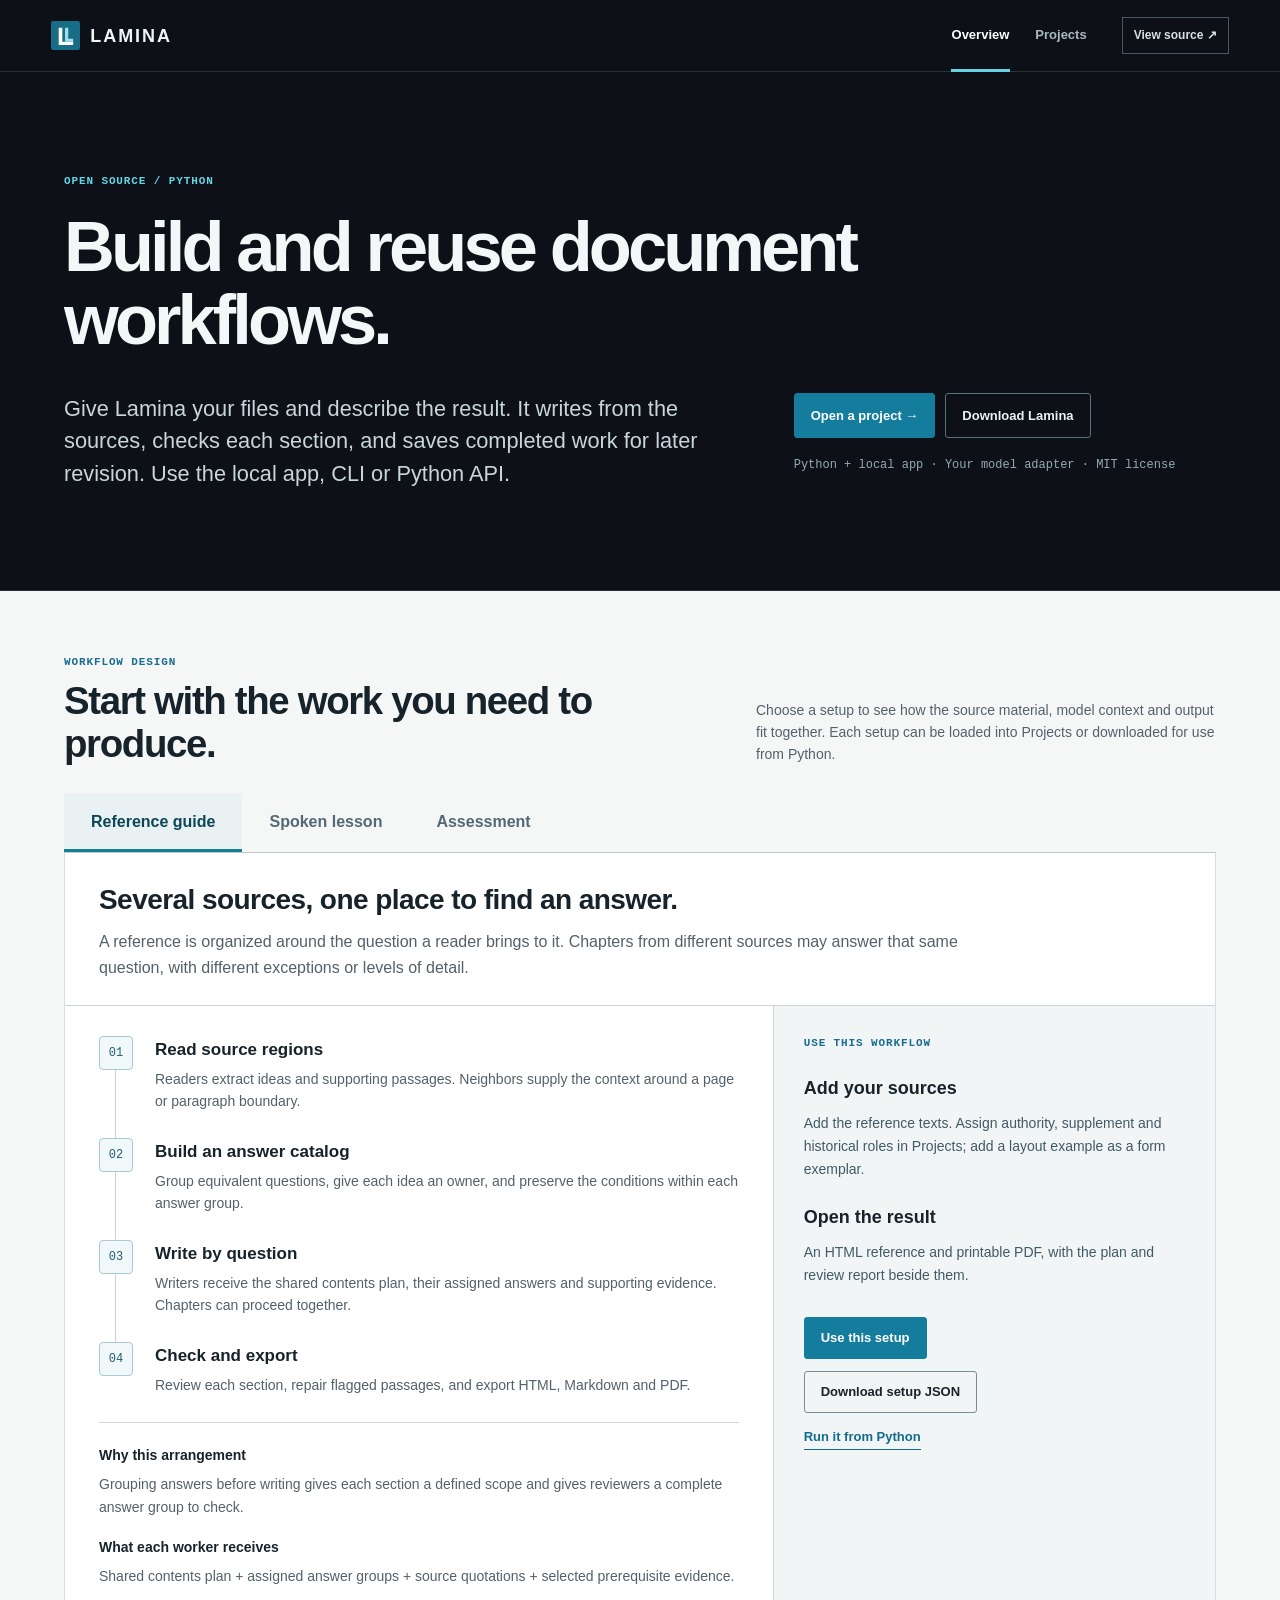
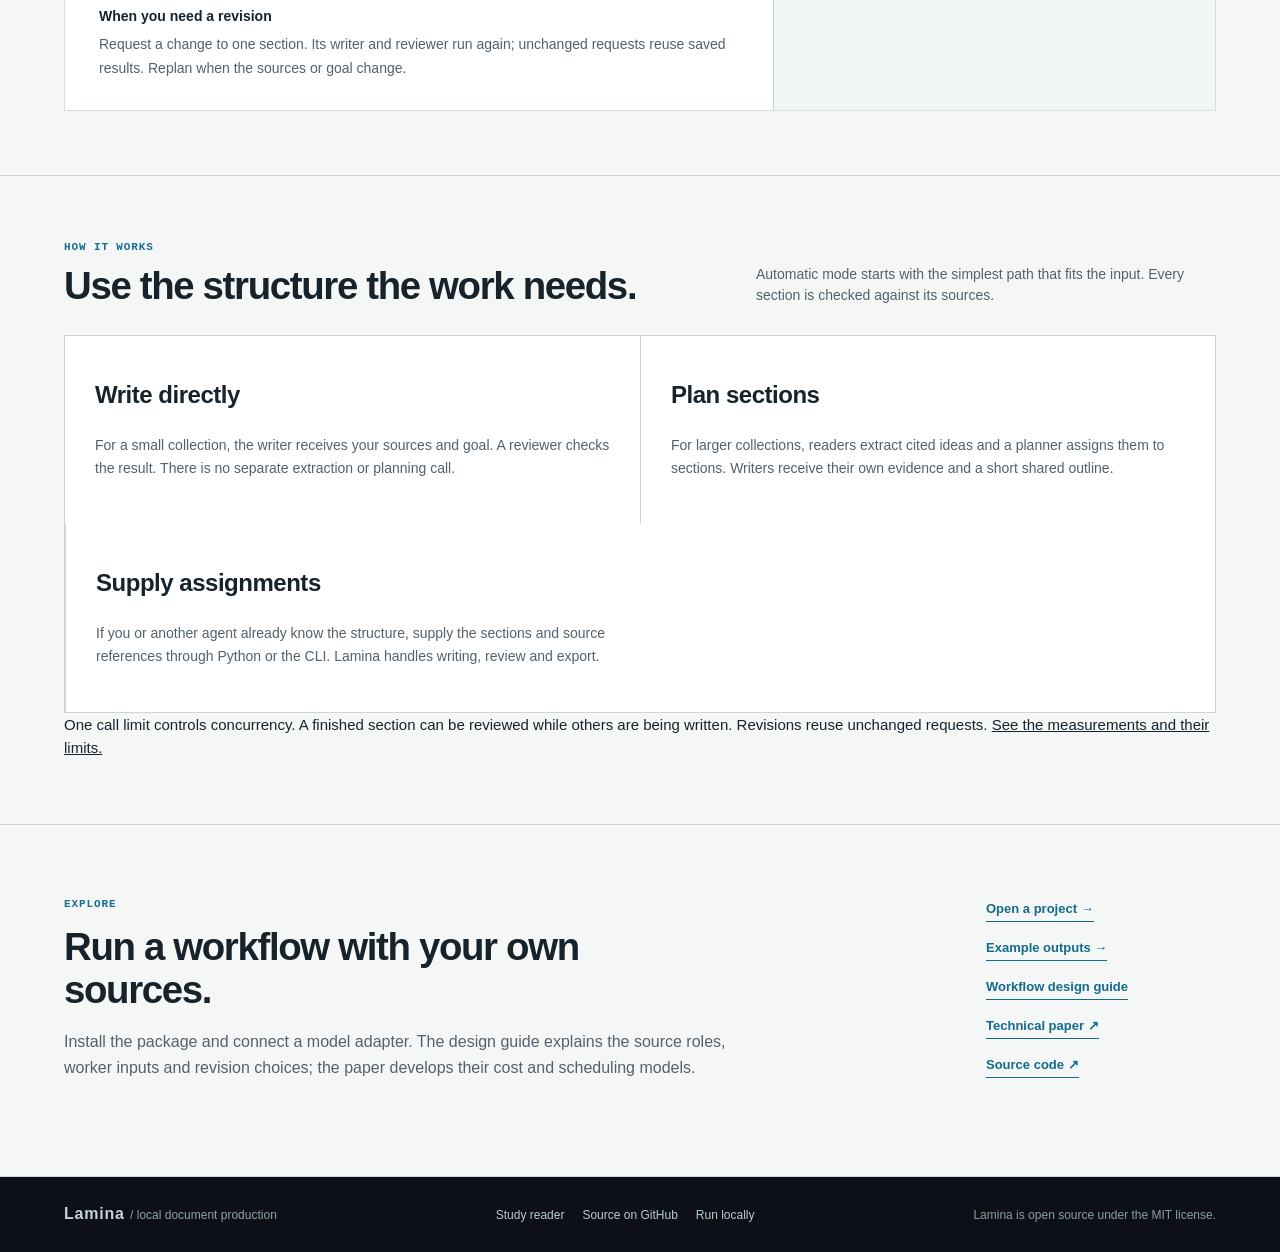
==== commit a1571f3d: "Simplify source workflows, bound context and preserve structured input" ====
--- a/src/lamina/studio/index.html
+++ b/src/lamina/studio/index.html
@@ -45,7 +45,7 @@
           <span class="section-index">OPEN SOURCE / PYTHON</span>
           <h1 id="page-title">Build and reuse document workflows.</h1>
           <div class="intro-columns">
-            <p class="product-summary">Lamina coordinates the model calls between your source material and the finished result. Define the job, divide the reading, give writers a shared plan, and save the work so you can revise it later. Use the local app, CLI or Python API.</p>
+            <p class="product-summary">Give Lamina your files and describe the result. It writes from the sources, checks each section, and saves completed work for later revision. Use the local app, CLI or Python API.</p>
             <div class="intro-actions"><button class="button button-primary" type="button" data-view="workflows">Open a project →</button><a class="button button-secondary" href="https://github.com/FadiBahodi/lamina/releases/latest">Download Lamina</a><span>Python + local app · Your model adapter · MIT license</span></div>
           </div>
         </div>
@@ -53,25 +53,14 @@
           <div class="section-heading"><div><span class="section-index">WORKFLOW DESIGN</span><h2 id="workflow-title">Start with the work you need to produce.</h2></div><p>Choose a setup to see how the source material, model context and output fit together. Each setup can be loaded into Projects or downloaded for use from Python.</p></div>
           <div id="workflow-explorer"><p class="loading">Loading workflow setups…</p></div>
         </section>
-        <section class="scale-section" aria-labelledby="scale-title">
-          <div class="section-heading"><div><span class="section-index">WORK SCHEDULING</span><h2 id="scale-title">See what can run together.</h2></div><p>Change the reader count to see how many waves the source pieces need. Planning begins after reading finishes.</p></div>
-          <div id="scale-lab" class="scale-lab">
-            <div class="scale-controls"><label>Source pieces <strong id="scale-units-value">24</strong><input id="scale-units" type="range" min="4" max="128" value="24"></label><label>Readers at once <strong id="scale-readers-value">16</strong><input id="scale-readers" type="range" min="1" max="128" value="16"></label><div class="scale-assumption">Schedule model: equal-size tasks and available readers. Run times depend on the model, source and provider limits.</div></div>
-            <div class="scale-visual"><div class="scale-lane"><span>READ IN PARALLEL</span><div id="scale-waves" class="scale-waves"></div><strong id="scale-wave-count">2 waves</strong></div><div class="scale-gate"><span>→</span><strong>Shared plan</strong><small>Needs the reading results</small></div><div class="scale-lane scale-output"><span>THEN WRITE &amp; REVIEW</span><strong>Several sections can proceed</strong><small>Within the limits set for the project</small></div></div>
-          </div>
-          <div class="context-explainer"><div><span class="section-index">SOURCE CONTEXT</span><h3>Each reader owns a passage and can see its neighbors.</h3></div><div class="context-packet"><span>PREVIOUS SOURCE PASSAGE</span><strong>OWNED SOURCE PASSAGE</strong><span>NEXT SOURCE PASSAGE</span></div><p>Neighboring passages help a reader follow an idea across a boundary. Writers then receive the shared plan, their assigned ideas and the source evidence needed to explain them. Smaller passages spread the reading across more calls and repeat more context.</p></div>
-        </section>
-        <section class="performance-story" aria-labelledby="performance-title">
-          <div class="section-heading"><div><span class="section-index">TIME AND CAPACITY</span><h2 id="performance-title">Find the stage that sets the pace.</h2></div><p>Extra workers help while independent jobs are waiting to run. Planning, shared hardware and queued projects can determine when the result is ready.</p></div>
+        <section class="performance-story" aria-labelledby="workflow-paths-title">
+          <div class="section-heading"><div><span class="section-index">HOW IT WORKS</span><h2 id="workflow-paths-title">Use the structure the work needs.</h2></div><p>Automatic mode starts with the simplest path that fits the input. Every section is checked against its sources.</p></div>
           <div class="performance-columns">
-            <article><span class="measure-label">LAMINA / SYNTHETIC SCHEDULER RUN</span><h3>64 reading jobs, 16 writing chains</h3><div class="timing-bars" aria-label="Measured cold wall time by worker capacity"><div><span>1 worker</span><i style="--bar:100%"></i><b>6.001 s</b></div><div><span>4 workers</span><i style="--bar:28.2%"></i><b>1.690 s</b></div><div><span>16 workers</span><i style="--bar:12.9%"></i><b>0.777 s</b></div><div><span>32 workers</span><i style="--bar:10.4%"></i><b>0.626 s</b></div></div><p>Each job sleeps for a fixed duration through Lamina's real scheduler and cache. Two serial steps still connect reading to writing. Single runs on one machine, 21 September 2026.</p><a href="https://github.com/FadiBahodi/lamina/blob/main/benchmarks/results/production-widths.json">Read the run data</a></article>
-            <article><span class="measure-label">EARLIER AUDIO SYSTEM / PRODUCTION RECORDS</span><h3>The queue changed the experience.</h3><div class="timing-pair"><div><b>9.6 min</b><span>median job service</span></div><div><b>84 min</b><span>median queue wait</span></div></div><p>A saved batch of 19 course jobs spent much more time waiting than running. In one part, planning took 73.754 seconds; the slowest of eight writers took 4.122 seconds. That called for attention to admission, planning and the media queue.</p><a href="https://github.com/FadiBahodi/lamina/blob/main/docs/workflow-design.md#where-time-went">Read the measurement context</a></article>
-          </div>
-          <p class="engineering-equation"><span>LOWER BOUND ON COMPLETION TIME</span><strong>T ≥ max(D, max<sub>r</sub> W<sub>r</sub> / c<sub>r</sub>)</strong><small>D is the longest dependency chain. W<sub>r</sub> is the work assigned to resource r; c<sub>r</sub> is its capacity. Queueing, retries and other overhead add to this bound.</small></p>
-        </section>
-        <section class="execution" id="execution" aria-labelledby="execution-title">
-          <div class="execution-heading"><div><span class="section-index">RECORDED EXAMPLE</span><h2 id="execution-title">See what reruns after a change.</h2></div><p>This saved run uses fixed responses. Select a source change or review note to see the resulting worker inputs and cache decisions.</p></div>
-          <div id="method-trace" aria-live="polite"><p class="loading">Loading execution records…</p></div>
+            <article><h3>Write directly</h3><p>For a small collection, the writer receives your sources and goal. A reviewer checks the result. There is no separate extraction or planning call.</p></article>
+            <article><h3>Plan sections</h3><p>For larger collections, readers extract cited ideas and a planner assigns them to sections. Writers receive their own evidence and a short shared outline.</p></article>
+            <article><h3>Supply assignments</h3><p>If you or another agent already know the structure, supply the sections and source references through Python or the CLI. Lamina handles writing, review and export.</p></article>
+          </div>
+          <p>One call limit controls concurrency. A finished section can be reviewed while others are being written. Revisions reuse unchanged requests. <a href="https://github.com/FadiBahodi/lamina/blob/main/docs/benchmarks.md">See the measurements and their limits.</a></p>
         </section>
         <section class="overview-foot"><div><span class="section-index">EXPLORE</span><h2>Run a workflow with your own sources.</h2><p>Install the package and connect a model adapter. The design guide explains the source roles, worker inputs and revision choices; the paper develops their cost and scheduling models.</p></div><div class="overview-links"><button type="button" class="text-button" data-view="workflows">Open a project →</button><button type="button" class="text-button" data-view="examples">Example outputs →</button><a class="text-button" href="https://github.com/FadiBahodi/lamina/blob/main/docs/workflow-design.md">Workflow design guide</a><a class="text-button" href="assets/lamina-technical-paper.pdf">Technical paper ↗</a><a class="text-button" href="https://github.com/FadiBahodi/lamina">Source code ↗</a></div></section>
       </section>
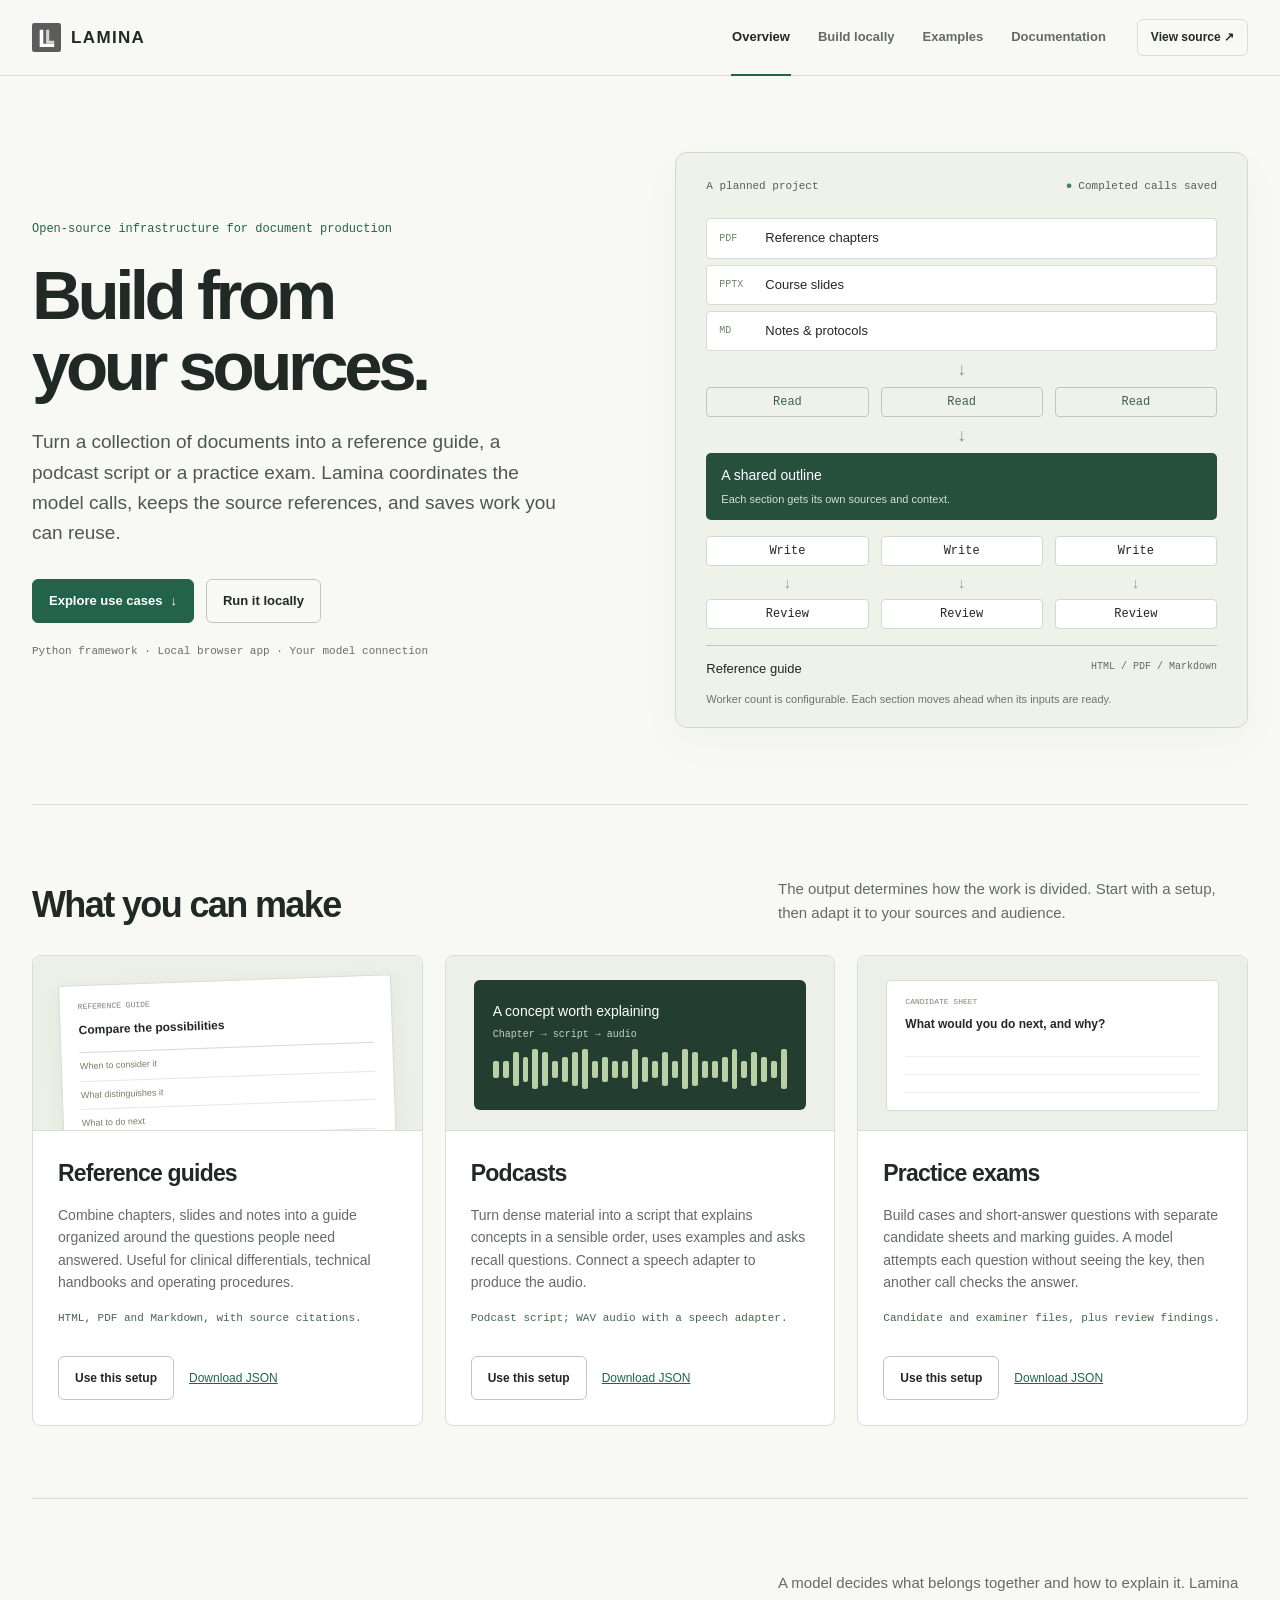
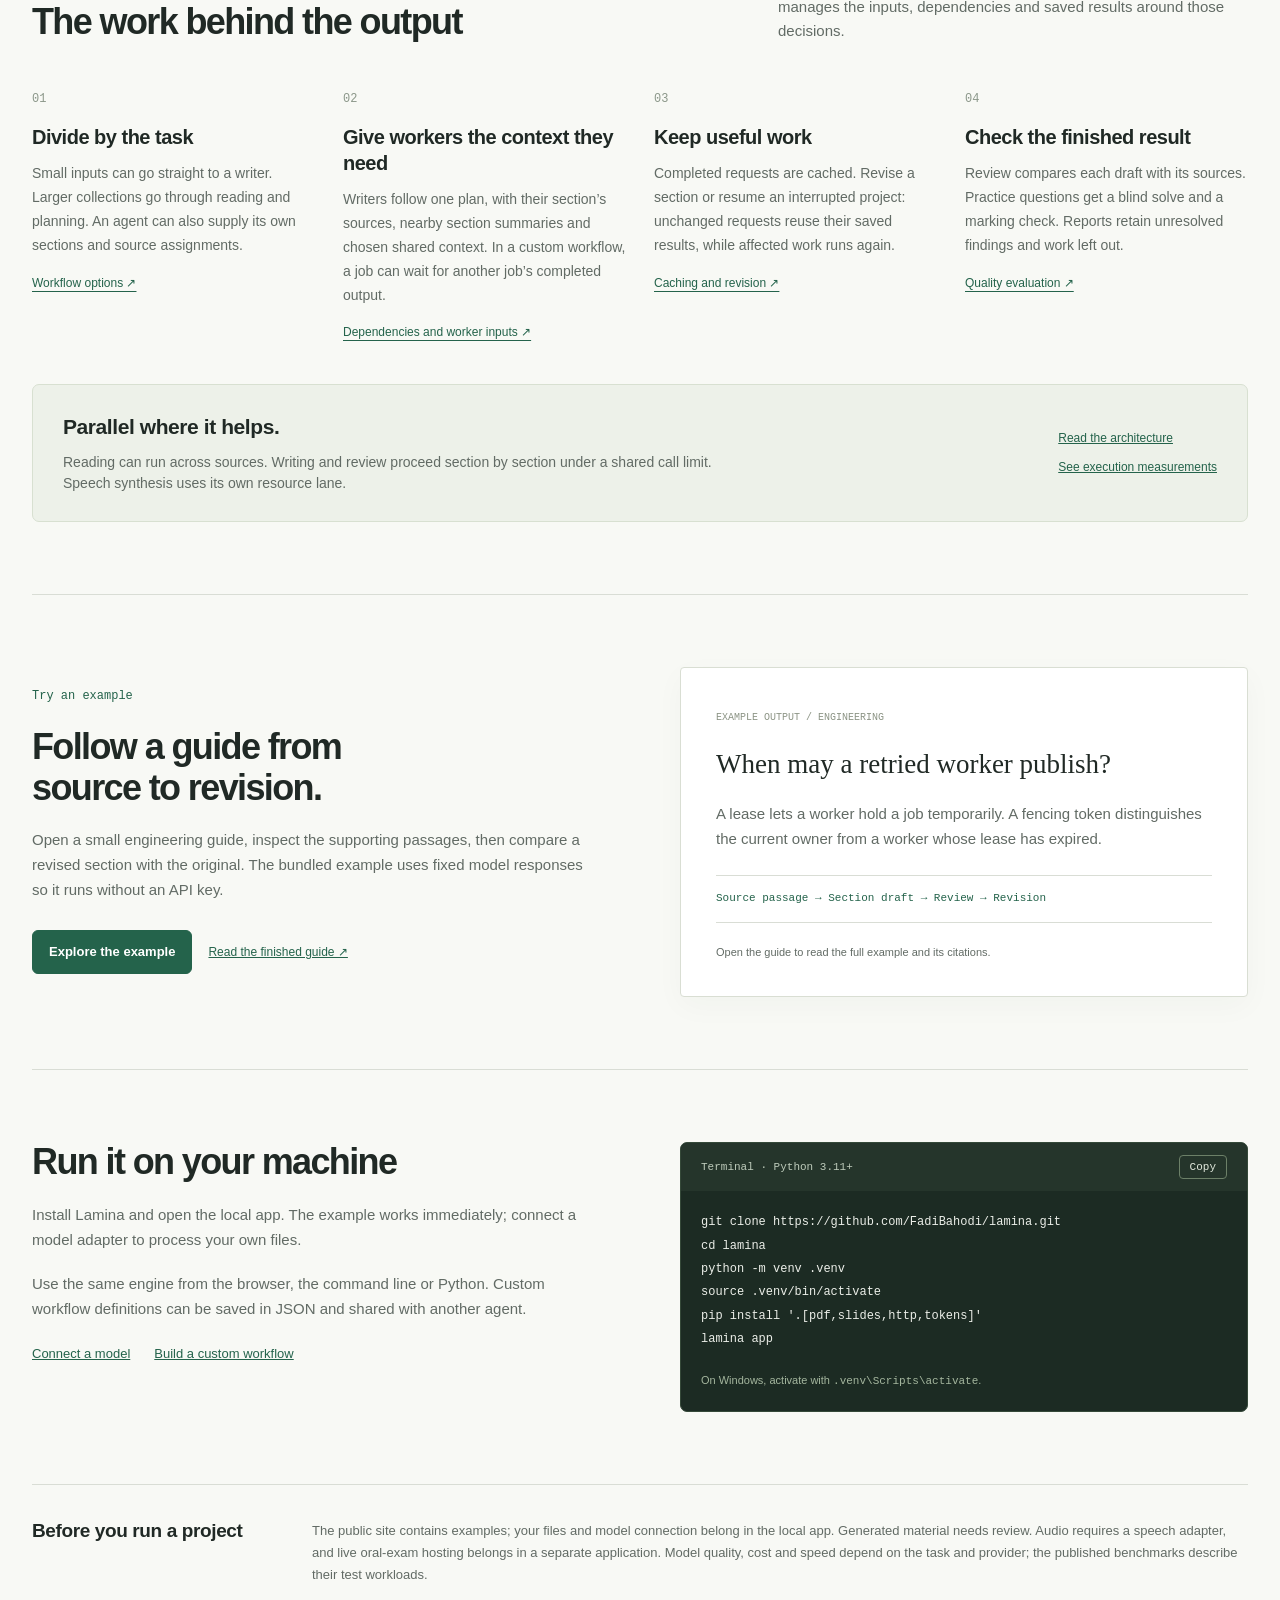
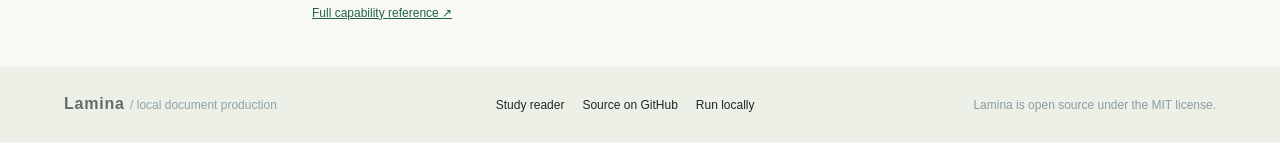
==== commit ff725694: "Rebuild product presentation around concrete use cases" ====
--- a/src/lamina/studio/index.html
+++ b/src/lamina/studio/index.html
@@ -6,14 +6,15 @@
     <meta name="theme-color" content="#0d1117" />
     <meta
       name="description"
-      content="Lamina turns source files into guides, documents, assessments, and listening scripts with parallel reading, source evidence, review, and section revision."
+      content="An open-source Python framework for turning documents into reference guides, podcasts and practice exams. Parallel model calls, source citations and reusable work."
     />
-    <title>Lamina | Document workflows</title>
+    <title>Lamina — Build from your sources</title>
     <link rel="icon" href="assets/mark.svg" type="image/svg+xml" />
     <link rel="stylesheet" href="inspector.css" />
     <link rel="stylesheet" href="styles.css" />
     <link rel="stylesheet" href="method-workbench.css" />
     <link rel="stylesheet" href="production-workbench.css" />
+    <link rel="stylesheet" href="product.css" />
     <script src="inspector.js" defer></script>
     <script src="app.js" defer></script>
     <script src="method-trace.js" defer></script>
@@ -29,7 +30,9 @@
       >
       <nav class="nav" aria-label="Primary">
         <button type="button" class="nav-link is-active" data-view="overview" aria-current="page">Overview</button>
-        <button type="button" class="nav-link" data-view="workflows">Projects</button>
+        <button type="button" class="nav-link" data-view="workflows">Build locally</button>
+        <button type="button" class="nav-link" data-view="examples">Examples</button>
+        <a class="nav-link" href="https://github.com/FadiBahodi/lamina/blob/main/docs/README.md">Documentation</a>
       </nav>
       <a
         class="header-link"
@@ -41,34 +44,60 @@
 
     <main id="main">
       <section class="view is-active overview-view" id="view-overview" aria-labelledby="page-title">
-        <div class="product-intro">
-          <span class="section-index">OPEN SOURCE / PYTHON</span>
-          <h1 id="page-title">Build and reuse document workflows.</h1>
-          <div class="intro-columns">
-            <p class="product-summary">Give Lamina your files and describe the result. It writes from the sources, checks each section, and saves completed work for later revision. Use the local app, CLI or Python API.</p>
-            <div class="intro-actions"><button class="button button-primary" type="button" data-view="workflows">Open a project →</button><a class="button button-secondary" href="https://github.com/FadiBahodi/lamina/releases/latest">Download Lamina</a><span>Python + local app · Your model adapter · MIT license</span></div>
-          </div>
-        </div>
-        <section class="workflow-guide" id="workflow-guide" aria-labelledby="workflow-title">
-          <div class="section-heading"><div><span class="section-index">WORKFLOW DESIGN</span><h2 id="workflow-title">Start with the work you need to produce.</h2></div><p>Choose a setup to see how the source material, model context and output fit together. Each setup can be loaded into Projects or downloaded for use from Python.</p></div>
-          <div id="workflow-explorer"><p class="loading">Loading workflow setups…</p></div>
+        <div class="home-hero">
+          <div class="hero-copy">
+            <p class="eyebrow">Open-source infrastructure for document production</p>
+            <h1 id="page-title">Build from<br>your sources.</h1>
+            <p class="hero-description">Turn a collection of documents into a reference guide, a podcast script or a practice exam. Lamina coordinates the model calls, keeps the source references, and saves work you can reuse.</p>
+            <div class="hero-actions"><a class="button button-primary" href="#use-cases">Explore use cases <span aria-hidden="true">↓</span></a><a class="button button-secondary" href="#install">Run it locally</a></div>
+            <p class="hero-meta">Python framework · Local browser app · Your model connection</p>
+          </div>
+          <div class="hero-drawing" aria-label="A planned document project: source files feed readers, a shared outline coordinates parallel writing and review, and completed sections form the result.">
+            <div class="drawing-caption"><span>A planned project</span><span class="drawing-status">Completed calls saved</span></div>
+            <div class="file-stack"><span><b>PDF</b> Reference chapters</span><span><b>PPTX</b> Course slides</span><span><b>MD</b> Notes &amp; protocols</span></div>
+            <div class="drawing-connector" aria-hidden="true">↓</div>
+            <div class="drawing-readers"><span>Read</span><span>Read</span><span>Read</span></div>
+            <div class="drawing-connector" aria-hidden="true">↓</div>
+            <div class="drawing-plan">A shared outline<span>Each section gets its own sources and context.</span></div>
+            <div class="drawing-branches"><div><span>Write</span><i aria-hidden="true">↓</i><span>Review</span></div><div><span>Write</span><i aria-hidden="true">↓</i><span>Review</span></div><div><span>Write</span><i aria-hidden="true">↓</i><span>Review</span></div></div>
+            <div class="drawing-result"><span>Reference guide</span><span>HTML / PDF / Markdown</span></div>
+            <p class="drawing-note">Worker count is configurable. Each section moves ahead when its inputs are ready.</p>
+          </div>
+        </div>
+        <section class="home-section use-cases" id="use-cases" aria-labelledby="workflow-title">
+          <div class="home-heading"><h2 id="workflow-title">What you can make</h2><p>The output determines how the work is divided. Start with a setup, then adapt it to your sources and audience.</p></div>
+          <div id="workflow-explorer"><p class="loading">Loading use cases…</p></div>
         </section>
-        <section class="performance-story" aria-labelledby="workflow-paths-title">
-          <div class="section-heading"><div><span class="section-index">HOW IT WORKS</span><h2 id="workflow-paths-title">Use the structure the work needs.</h2></div><p>Automatic mode starts with the simplest path that fits the input. Every section is checked against its sources.</p></div>
-          <div class="performance-columns">
-            <article><h3>Write directly</h3><p>For a small collection, the writer receives your sources and goal. A reviewer checks the result. There is no separate extraction or planning call.</p></article>
-            <article><h3>Plan sections</h3><p>For larger collections, readers extract cited ideas and a planner assigns them to sections. Writers receive their own evidence and a short shared outline.</p></article>
-            <article><h3>Supply assignments</h3><p>If you or another agent already know the structure, supply the sections and source references through Python or the CLI. Lamina handles writing, review and export.</p></article>
-          </div>
-          <p>One call limit controls concurrency. A finished section can be reviewed while others are being written. Revisions reuse unchanged requests. <a href="https://github.com/FadiBahodi/lamina/blob/main/docs/benchmarks.md">See the measurements and their limits.</a></p>
+        <section class="home-section architecture" id="architecture" aria-labelledby="architecture-title">
+          <div class="home-heading"><h2 id="architecture-title">The work behind the output</h2><p>A model decides what belongs together and how to explain it. Lamina manages the inputs, dependencies and saved results around those decisions.</p></div>
+          <div class="mechanism-grid">
+            <article><span class="mechanism-number">01</span><h3>Divide by the task</h3><p>Small inputs can go straight to a writer. Larger collections go through reading and planning. An agent can also supply its own sections and source assignments.</p><a href="https://github.com/FadiBahodi/lamina/blob/main/docs/production.md#choose-a-workflow">Workflow options ↗</a></article>
+            <article><span class="mechanism-number">02</span><h3>Give workers the context they need</h3><p>Writers follow one plan, with their section’s sources, nearby section summaries and chosen shared context. In a custom workflow, a job can wait for another job’s completed output.</p><a href="https://github.com/FadiBahodi/lamina/blob/main/docs/methods.md">Dependencies and worker inputs ↗</a></article>
+            <article><span class="mechanism-number">03</span><h3>Keep useful work</h3><p>Completed requests are cached. Revise a section or resume an interrupted project: unchanged requests reuse their saved results, while affected work runs again.</p><a href="https://github.com/FadiBahodi/lamina/blob/main/docs/production.md#reuse-revision-and-failure">Caching and revision ↗</a></article>
+            <article><span class="mechanism-number">04</span><h3>Check the finished result</h3><p>Review compares each draft with its sources. Practice questions get a blind solve and a marking check. Reports retain unresolved findings and work left out.</p><a href="https://github.com/FadiBahodi/lamina/blob/main/docs/quality-evaluation.md">Quality evaluation ↗</a></article>
+          </div>
+          <div class="engineering-note"><div><h3>Parallel where it helps.</h3><p>Reading can run across sources. Writing and review proceed section by section under a shared call limit. Speech synthesis uses its own resource lane.</p></div><div class="engineering-links"><a href="https://github.com/FadiBahodi/lamina/blob/main/docs/architecture.md">Read the architecture</a><a href="https://github.com/FadiBahodi/lamina/blob/main/docs/benchmarks.md">See execution measurements</a></div></div>
         </section>
-        <section class="overview-foot"><div><span class="section-index">EXPLORE</span><h2>Run a workflow with your own sources.</h2><p>Install the package and connect a model adapter. The design guide explains the source roles, worker inputs and revision choices; the paper develops their cost and scheduling models.</p></div><div class="overview-links"><button type="button" class="text-button" data-view="workflows">Open a project →</button><button type="button" class="text-button" data-view="examples">Example outputs →</button><a class="text-button" href="https://github.com/FadiBahodi/lamina/blob/main/docs/workflow-design.md">Workflow design guide</a><a class="text-button" href="assets/lamina-technical-paper.pdf">Technical paper ↗</a><a class="text-button" href="https://github.com/FadiBahodi/lamina">Source code ↗</a></div></section>
+        <section class="home-section example-feature" aria-labelledby="example-title">
+          <div><p class="eyebrow">Try an example</p><h2 id="example-title">Follow a guide from source to revision.</h2><p>Open a small engineering guide, inspect the supporting passages, then compare a revised section with the original. The bundled example uses fixed model responses so it runs without an API key.</p><button class="button button-primary" type="button" data-view="workflows" data-open-replay>Explore the example</button><a class="plain-link" href="examples/production/index.html">Read the finished guide ↗</a></div>
+          <div class="example-page"><span class="page-running">EXAMPLE OUTPUT / ENGINEERING</span><h3>When may a retried worker publish?</h3><p>A lease lets a worker hold a job temporarily. A fencing token distinguishes the current owner from a worker whose lease has expired.</p><div class="source-line">Source passage → Section draft → Review → Revision</div><p class="example-caption">Open the guide to read the full example and its citations.</p></div>
+        </section>
+        <section class="home-section install-section" id="install" aria-labelledby="install-title">
+          <div><h2 id="install-title">Run it on your machine</h2><p>Install Lamina and open the local app. The example works immediately; connect a model adapter to process your own files.</p><p>Use the same engine from the browser, the command line or Python. Custom workflow definitions can be saved in JSON and shared with another agent.</p><div class="install-links"><a href="https://github.com/FadiBahodi/lamina/blob/main/docs/adapters.md">Connect a model</a><a href="https://github.com/FadiBahodi/lamina/blob/main/docs/methods.md">Build a custom workflow</a></div></div>
+          <div class="install-code"><div><span>Terminal · Python 3.11+</span><button type="button" id="copy-install">Copy</button></div><pre><code id="install-command">git clone https://github.com/FadiBahodi/lamina.git
+cd lamina
+python -m venv .venv
+source .venv/bin/activate
+pip install '.[pdf,slides,http,tokens]'
+lamina app</code></pre><p>On Windows, activate with <code>.venv\Scripts\activate</code>.</p></div>
+        </section>
+        <section class="home-section home-limits" aria-labelledby="limits-title"><h2 id="limits-title">Before you run a project</h2><p>The public site contains examples; your files and model connection belong in the local app. Generated material needs review. Audio requires a speech adapter, and live oral-exam hosting belongs in a separate application. Model quality, cost and speed depend on the task and provider; the published benchmarks describe their test workloads.</p><a href="https://github.com/FadiBahodi/lamina/blob/main/docs/architecture-status.md">Full capability reference ↗</a></section>
       </section>
 
       <section class="view" id="view-workflows" aria-labelledby="workflows-title" hidden>
-        <div class="project-heading"><div><span class="section-index">PROJECTS</span><h2 id="workflows-title">Start with a goal and your sources.</h2><p>Choose the output and set how many tasks may run together. Follow the progress, then open the result.</p></div><span class="project-mode" id="project-mode">Checking local app…</span></div>
+        <div class="project-heading"><div><span class="section-index">PROJECTS</span><h2 id="workflows-title">Create a project</h2><p>Describe what you want to make, add your files and choose a model connection in the local app.</p></div><span class="project-mode" id="project-mode">Checking local app…</span></div>
         <div id="production-workbench"><p class="loading">Loading project workbench…</p></div>
-        <details class="advanced-workflow"><summary>Advanced tools</summary><p>Edit worker inputs and dependencies, or build a document with the structured lesson workflow. The lesson workflow uses a fixed output format.</p><div id="method-workbench"><p class="loading">Loading method editor…</p></div><div class="workbench-secondary"><button type="button" class="text-button" data-view="studio">Structured lesson workflow</button><button type="button" class="text-button" data-view="procedures">Lesson settings</button><button type="button" class="text-button" data-view="examples">Example outputs</button></div></details>
+        <details class="advanced-workflow"><summary>Advanced tools</summary><p>Define your own jobs and dependencies, or use the fixed-format document builder.</p><div id="method-workbench"><p class="loading">Loading method editor…</p></div><div class="workbench-secondary"><button type="button" class="text-button" data-view="studio">Fixed-format document builder</button><button type="button" class="text-button" data-view="procedures">Document settings</button><button type="button" class="text-button" data-view="examples">Example outputs</button></div></details>
       </section>
 
       <section
@@ -84,8 +113,7 @@
             <h2 id="studio-title">Build from your documents.</h2>
           </div>
           <p>
-            Start with a published example or run your own collection locally.
-            Inspect the published build trace in Overview.
+            This builder uses a fixed document format. For model-planned sections, use Build locally.
           </p>
         </div>
         <div class="section-heading production-heading">
@@ -260,7 +288,7 @@
             <div class="aside-foot">
               <span class="small-label">SOURCE REFERENCES</span>
               <p>
-                Each output retains its source passages and lesson assignments.
+                Each output retains its source passages and section assignments.
               </p>
             </div>
           </aside>
@@ -313,11 +341,11 @@
         aria-labelledby="examples-title"
         hidden
       >
-        <nav class="workbench-nav" aria-label="Workbench"><button type="button" data-view="workflows">Projects</button><button type="button" data-view="studio">Document builder</button><button type="button" data-view="examples">Example outputs</button><button type="button" data-view="procedures">Document settings</button></nav>
+
         <div class="section-heading">
           <div>
             <span class="section-index">EXAMPLES / PUBLISHED ARTIFACTS</span>
-            <h2 id="examples-title">Guides and assessments.</h2>
+            <h2 id="examples-title">Example outputs</h2>
           </div>
           <p>
             Original engineering material and a separate short-answer exercise.
@@ -340,7 +368,7 @@
             aria-controls="example-samp"
             aria-selected="false"
           >
-            Decision practice
+            Practice exam
           </button>
         </div>
         <div
@@ -358,7 +386,7 @@
           aria-labelledby="example-samp-tab"
           hidden
         >
-          <p class="loading">Loading decision practice…</p>
+          <p class="loading">Loading practice exam…</p>
         </div>
       </section>
 
@@ -375,7 +403,7 @@
           rel="noopener noreferrer"
           >Source on GitHub</a
         ><a
-          href="https://github.com/FadiBahodi/lamina#run-it"
+          href="https://github.com/FadiBahodi/lamina#install-and-run"
           rel="noopener noreferrer"
           >Run locally</a
         >
--- a/src/lamina/studio/product.css
+++ b/src/lamina/studio/product.css
@@ -0,0 +1,43 @@
+/* Shared product surface: paper, ink and one accent. */
+:root{--ink:#202925;--muted:#626b65;--line:#d9ddd5;--paper:#f8f9f5;--white:#fff;--blue:#24634b;--cyan:#88b99c;--night:#162d24;--night2:#1c352a;--sans:-apple-system,BlinkMacSystemFont,"Segoe UI",Arial,sans-serif}
+body{background:var(--paper);color:var(--ink);font-size:15px;-webkit-font-smoothing:antialiased}
+.site-header{background:rgba(248,249,245,.97);color:var(--ink);border-bottom:1px solid var(--line);min-height:76px;padding:0 max(24px,calc((100vw - 1240px)/2));gap:30px}
+.brand{font-size:17px;letter-spacing:.08em}.brand img{filter:grayscale(1)}
+.nav{gap:26px}.nav-link{color:var(--muted);display:flex;align-items:center;text-decoration:none;font-size:13px}
+.nav-link:hover,.nav-link.is-active{color:var(--ink)}.nav-link.is-active:after{height:2px;background:var(--blue)}
+.header-link{color:var(--ink);border-color:var(--line);border-radius:6px;padding:8px 13px}.header-link:hover{color:var(--blue);border-color:var(--blue)}
+.button,.pb-primary,.pb-secondary{border-radius:6px;min-height:44px;font-weight:600}
+.button-primary,.pb-primary{background:var(--blue);border-color:var(--blue);color:#fff}.button-primary:hover:not(:disabled),.pb-primary:hover:not(:disabled){background:#194632}
+.button-secondary,.pb-secondary{background:transparent;color:var(--ink);border-color:#bfc8bd}.button-secondary:hover:not(:disabled),.pb-secondary:hover:not(:disabled){background:#edf1e8;border-color:var(--blue);color:var(--blue)}
+.text-button,.card-link{color:var(--blue)}.section-index,.small-label,.mono-label{color:var(--muted);font-weight:500}
+.home-hero,.home-section{max-width:1240px;margin:auto;padding:72px 0}
+.home-hero{display:grid;grid-template-columns:1.05fr 1fr;gap:72px;align-items:center;padding-top:76px;padding-bottom:76px}
+.eyebrow{font:12px/1.5 var(--mono);color:var(--blue);margin-bottom:22px}
+.home-hero h1{font-size:clamp(52px,5.4vw,78px);line-height:1.02;font-weight:600;letter-spacing:-.065em;margin:0 0 26px}
+.hero-description{font-size:19px;line-height:1.6;max-width:540px;color:#4d5851}.hero-actions{display:flex;gap:12px;margin-top:30px;flex-wrap:wrap}.hero-meta{font:11px/1.6 var(--mono);color:#657165;margin-top:20px}
+.hero-drawing{border:1px solid #cfdbcd;border-radius:12px;background:#eef2e9;padding:26px 30px 20px;box-shadow:0 15px 40px #17382108}
+.drawing-caption{display:flex;justify-content:space-between;gap:12px;font:11px/1.4 var(--mono);color:#536250;margin-bottom:24px}.drawing-status:before{content:'●';color:#448565;margin-right:6px}
+.file-stack{display:grid;gap:6px}.file-stack>span{padding:9px 12px;background:#fff;border:1px solid #d3dccd;border-radius:4px;font-size:13px;display:flex;gap:16px;align-items:center}.file-stack b{color:#70816b;font:10px var(--mono);min-width:30px}
+.drawing-connector{text-align:center;line-height:1;font-size:18px;color:#8d9d86;margin:9px 0}
+.drawing-readers{display:grid;grid-template-columns:repeat(3,1fr);gap:12px}.drawing-readers span{border:1px solid #bbcbbb;padding:7px;text-align:center;border-radius:4px;font:12px var(--mono);color:#3e614d}
+.drawing-plan{padding:12px 15px;background:#264f3c;color:#fff;border-radius:5px;font-size:14px}.drawing-plan>span{display:block;font-size:11px;color:#d0e2d2;margin-top:4px}
+.drawing-branches{display:grid;grid-template-columns:repeat(3,1fr);gap:12px;padding:16px 0}.drawing-branches>div{display:grid;text-align:center;gap:5px}.drawing-branches span{background:#fff;border:1px solid #d1dacf;border-radius:4px;padding:7px;font:12px var(--mono)}.drawing-branches i{font-style:normal;color:#90a087;font-size:15px}
+.drawing-result{display:flex;justify-content:space-between;gap:8px;border-top:1px solid #b9c7b4;padding-top:13px;font-size:13px}.drawing-result span:last-child{font:10px/1.5 var(--mono);color:#5c715c}
+.drawing-note{font-size:11px;color:#697768;margin-top:12px;line-height:1.5}
+.home-section{border-top:1px solid var(--line);scroll-margin-top:90px}.home-heading{display:flex;align-items:end;justify-content:space-between;gap:50px;margin-bottom:30px}.home-heading h2,.home-section h2{font-size:36px;letter-spacing:-.045em;font-weight:550;line-height:1.13;margin:0}.home-heading>p{max-width:470px;color:var(--muted);font-size:15px;line-height:1.6}
+.use-case-grid{display:grid;grid-template-columns:repeat(3,minmax(0,1fr));gap:22px}.use-case{border:1px solid var(--line);background:#fff;border-radius:8px;overflow:hidden;display:flex;flex-direction:column;min-width:0}.use-case-preview{height:175px;background:#edf0e8;border-bottom:1px solid var(--line);padding:24px 28px 0;overflow:hidden}.use-case-body{padding:25px;display:flex;flex-direction:column;flex:1}.use-case h3{margin:0 0 12px;font-size:23px;font-weight:550;letter-spacing:-.035em}.use-case p{font-size:14px;color:var(--muted);line-height:1.6}.use-case .output-line{font:11px/1.5 var(--mono);color:#45664e;margin:16px 0}.use-case-actions{margin-top:auto;display:flex;align-items:center;gap:15px;flex-wrap:wrap;padding-top:14px}.use-case-actions button{font-size:12px}.use-case-actions a{font-size:12px;color:var(--blue)}
+.preview-sheet{background:#fff;border:1px solid #d8ded2;border-radius:3px;padding:16px 18px;box-shadow:0 6px 20px #263c2710;height:175px;transform:rotate(-2deg);font-size:12px}.preview-sheet small{display:block;color:#7a8575;font:8px var(--mono);margin-bottom:10px}.preview-sheet strong{font-weight:600;display:block}.preview-table{margin-top:12px;border-top:1px solid #d3dacb}.preview-table span{display:flex;justify-content:space-between;padding:7px 0;border-bottom:1px solid #e5e8e0;font-size:9px;color:#718065}.preview-audio{height:130px;background:#233e31;border-radius:6px;padding:19px;color:#fff}.preview-audio strong{font-size:14px;font-weight:500}.preview-audio small{display:block;font:10px var(--mono);color:#c3d2bd;margin-top:6px}.waveform{display:flex;gap:4px;align-items:center;height:42px;margin-top:8px}.waveform i{display:block;flex:1;background:#b9d0a7;border-radius:2px;height:40%}.waveform i:nth-child(3n){height:80%}.waveform i:nth-child(4n){height:60%}.waveform i:nth-child(5n){height:95%}
+.preview-question{background:#fff;border:1px solid #d5ddcd;padding:16px 18px;font-size:11px;border-radius:4px}.preview-question small{display:block;font:8px var(--mono);color:#7c8875;margin-bottom:10px}.preview-question strong{display:block;font-size:12px;line-height:1.4}.answer-lines{background:repeating-linear-gradient(transparent 0,transparent 17px,#dce2d6 18px);height:55px;margin-top:6px}
+.mechanism-grid{display:grid;grid-template-columns:repeat(4,minmax(0,1fr));gap:28px;margin:42px 0}.mechanism-number{color:#8b9789;font:12px var(--mono)}.mechanism-grid h3{font-size:20px;line-height:1.3;font-weight:550;margin:16px 0 12px;letter-spacing:-.025em}.mechanism-grid p{font-size:14px;color:var(--muted);line-height:1.7}.mechanism-grid a{display:block;margin-top:16px;font-size:12px;color:var(--blue);text-underline-offset:4px}
+.engineering-note{background:#edf1e9;border:1px solid #d8e0d1;display:flex;justify-content:space-between;align-items:center;gap:40px;border-radius:7px;padding:26px 30px}.engineering-note h3{margin:0 0 8px;font-size:21px;font-weight:550}.engineering-note p{font-size:14px;max-width:690px;color:var(--muted)}.engineering-links{display:grid;gap:10px;flex:0 0 auto;font-size:12px;color:var(--blue)}
+.example-feature{display:grid;grid-template-columns:1fr 1fr;gap:80px;align-items:center}.example-feature h2{max-width:400px}.example-feature p:not(.eyebrow){color:var(--muted);font-size:15px;line-height:1.65;margin:20px 0 24px}.plain-link{display:inline-block;font-size:12px;color:var(--blue);margin:16px}.example-page{background:#fff;border:1px solid #d9ded3;border-radius:4px;box-shadow:0 9px 30px #263c2708;padding:35px}.page-running{font:10px var(--mono);color:#8c9485}.example-page h3{font:27px/1.25 Georgia,serif;margin:22px 0 15px;letter-spacing:0}.source-line{border-top:1px solid var(--line);border-bottom:1px solid var(--line);padding:14px 0;font:11px/1.6 var(--mono);color:var(--blue)}.example-page .example-caption{font-size:11px!important;margin-bottom:0!important}
+.install-section{display:grid;grid-template-columns:1fr 1fr;gap:80px;align-items:start}.install-section p{font-size:15px;color:var(--muted);line-height:1.65;margin-top:20px}.install-links{display:flex;gap:24px;margin-top:22px;font-size:13px;color:var(--blue)}.install-code{background:#1c2b23;color:#ebeee8;border:1px solid #354939;border-radius:7px;overflow:hidden}.install-code>div{display:flex;justify-content:space-between;align-items:center;background:#25352b;padding:12px 20px;font:11px var(--mono);color:#becbbb}.install-code button{border:1px solid #6c8068;background:transparent;color:#e1e8dc;padding:5px 10px;border-radius:4px;font-size:11px}.install-code pre{padding:20px;margin:0;overflow:auto;font:12px/1.95 var(--mono)}.install-code>p{padding:0 20px 20px;margin:0;font-size:11px;color:#a4b69e}.home-limits{display:grid;grid-template-columns:240px 1fr;gap:18px 40px;padding-top:35px;padding-bottom:45px}.home-limits h2{font-size:19px;letter-spacing:-.02em}.home-limits p{font-size:13px;color:var(--muted);line-height:1.7}.home-limits>a{grid-column:2;font-size:12px;color:var(--blue)}
+.view:not(.overview-view){max-width:1240px;padding:48px 0 72px}.project-heading h2{font-size:36px}.project-heading p{color:var(--muted)}.project-mode{background:#edf1e9;color:#45644e;border-color:var(--line)}
+.pb-form,.pb-activity{border-color:var(--line);border-radius:7px}.pb-block{border-color:var(--line)}.pb-step{color:var(--blue);border-color:#c7d1bf;background:#f4f6ee;border-radius:50%;font-weight:500}.pb-block h3{font-size:20px;font-weight:550}.pb-controls{background:#eff2e9}.pb-context-options summary,.pb-saved-notes>summary,.pb-upload,.pb-output-link{color:var(--blue)}.pb-goal,.pb-revision textarea,.pb-worker input,.pb-field select,.pb-source-use select{border-color:#c0cbb9;border-radius:5px;background:#fdfefa}.pb-empty,.pb-source{background:#f6f7f2;border-color:#d5ddce;color:var(--muted)}.pb-source:has(input:checked){background:#eef3e7;border-color:#98b088}.pb-source input,.pb-retrieval-choice input{accent-color:var(--blue)}.pb-explain,.pb-mode,.pb-worker,.pb-field,.pb-format-note{color:var(--muted)}.pb-replay{background:#edf1e9!important;border-color:var(--line)!important}.pb-replay p{color:var(--muted)!important}.pb-replay strong{color:var(--ink)!important}
+.site-footer{background:#edf0e7!important;color:var(--muted)!important;border-color:var(--line)!important}.site-footer a{color:var(--ink)!important}.advanced-workflow{border-color:var(--line)}
+@media(max-width:1320px){.home-hero,.home-section{margin-left:32px;margin-right:32px}.view:not(.overview-view){padding-left:32px;padding-right:32px}.home-hero{gap:42px}.site-header{padding:0 32px}}
+@media(max-width:980px){.home-hero{gap:30px}.hero-description{font-size:17px}.hero-drawing{padding:20px}.home-heading{display:block}.home-heading>p{max-width:680px;margin-top:16px}.mechanism-grid{grid-template-columns:1fr 1fr}.example-feature,.install-section{gap:35px}.use-case-body{padding:20px}.use-case-preview{padding:22px 20px 0}.nav{gap:18px}.site-header{gap:20px}.header-link{display:none}.hero-meta{font-size:10px}}
+@media(max-width:700px){.site-header{min-height:90px;flex-wrap:wrap;padding:17px 22px 0;gap:12px}.brand{width:100%;font-size:15px}.brand img{width:22px;height:22px}.nav{width:100%;margin:0;gap:24px;height:35px}.nav-link{font-size:12px}.home-hero{grid-template-columns:1fr;padding:46px 0;gap:36px}.home-hero,.home-section{margin-left:22px;margin-right:22px}.home-hero h1{font-size:58px}.hero-description{font-size:17px}.hero-meta{font-size:11px}.eyebrow{font-size:10px}.hero-drawing{max-width:500px;width:100%}.home-section{padding:40px 0}.home-section h2{font-size:29px}.use-case-grid{grid-template-columns:1fr;gap:20px}.use-case-preview{height:145px;padding:20px 30px 0}.use-case-body{padding:24px}.use-case h3{font-size:24px}.use-case-actions{padding-top:4px}.mechanism-grid{gap:28px 22px}.mechanism-grid h3{font-size:18px}.mechanism-grid p{font-size:13px}.engineering-note{display:block;padding:24px}.engineering-links{margin-top:18px}.example-feature,.install-section{grid-template-columns:1fr;gap:30px}.example-page{padding:27px}.home-limits{display:block}.home-limits h2{font-size:20px}.home-limits p{margin:15px 0}.view:not(.overview-view){padding:32px 20px 60px}.pb-block{padding:24px 20px}.pb-controls{padding:20px}.pb-capacity-fields,.pb-context-fields{grid-template-columns:1fr 1fr}.pb-context-options summary{max-width:100%}.pb-worker select{max-width:100%}.pb-activity{padding:23px 20px}.site-footer{padding-left:22px!important;padding-right:22px!important}.hero-actions .button{font-size:13px}.install-links{flex-wrap:wrap;gap:15px}}
+@media(prefers-reduced-motion:reduce){html{scroll-behavior:auto}}
+.footer{background:#edf0e7;color:var(--muted);border-color:var(--line)}.footer a{color:var(--ink)}
+:focus-visible{outline-color:#578965}.setup-loaded{background:#eff4e8!important;border-color:#b9cbb0!important;color:#365c3f!important}.example-switch button[aria-selected=true]{color:var(--ink);border-color:var(--blue)}.example-card,.source-paper,.question-preview,.example-image,.merge-node,.merge-result,.dependency-node{border-color:var(--line);background:#fdfefb}.question-preview,.merge-result{background:#f0f4eb}.example-link{color:var(--blue)}.quote{border-color:#a3b997}.example-head{gap:36px}.workbench-nav button{border-color:var(--line);color:var(--muted)}.example-head h3{font-size:27px}.example-card h4{font-size:20px}.example-card{border-radius:6px}
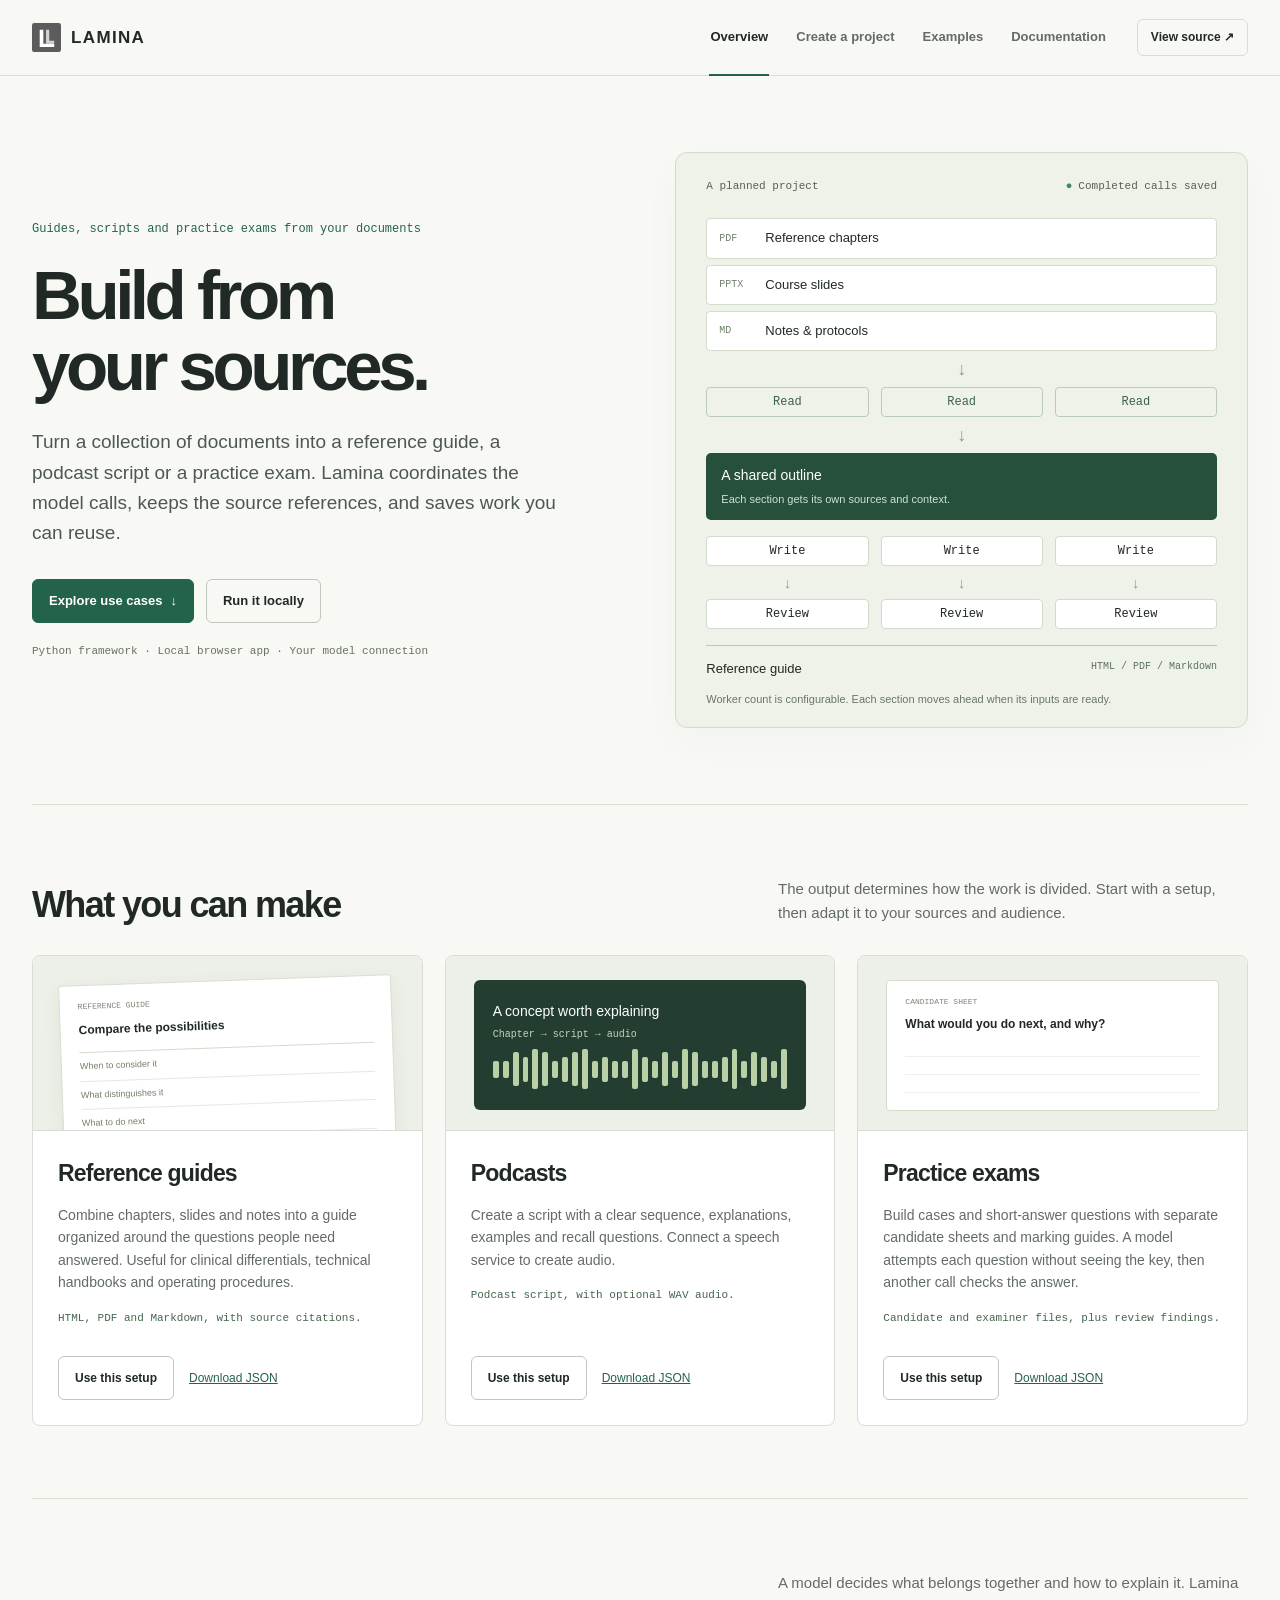
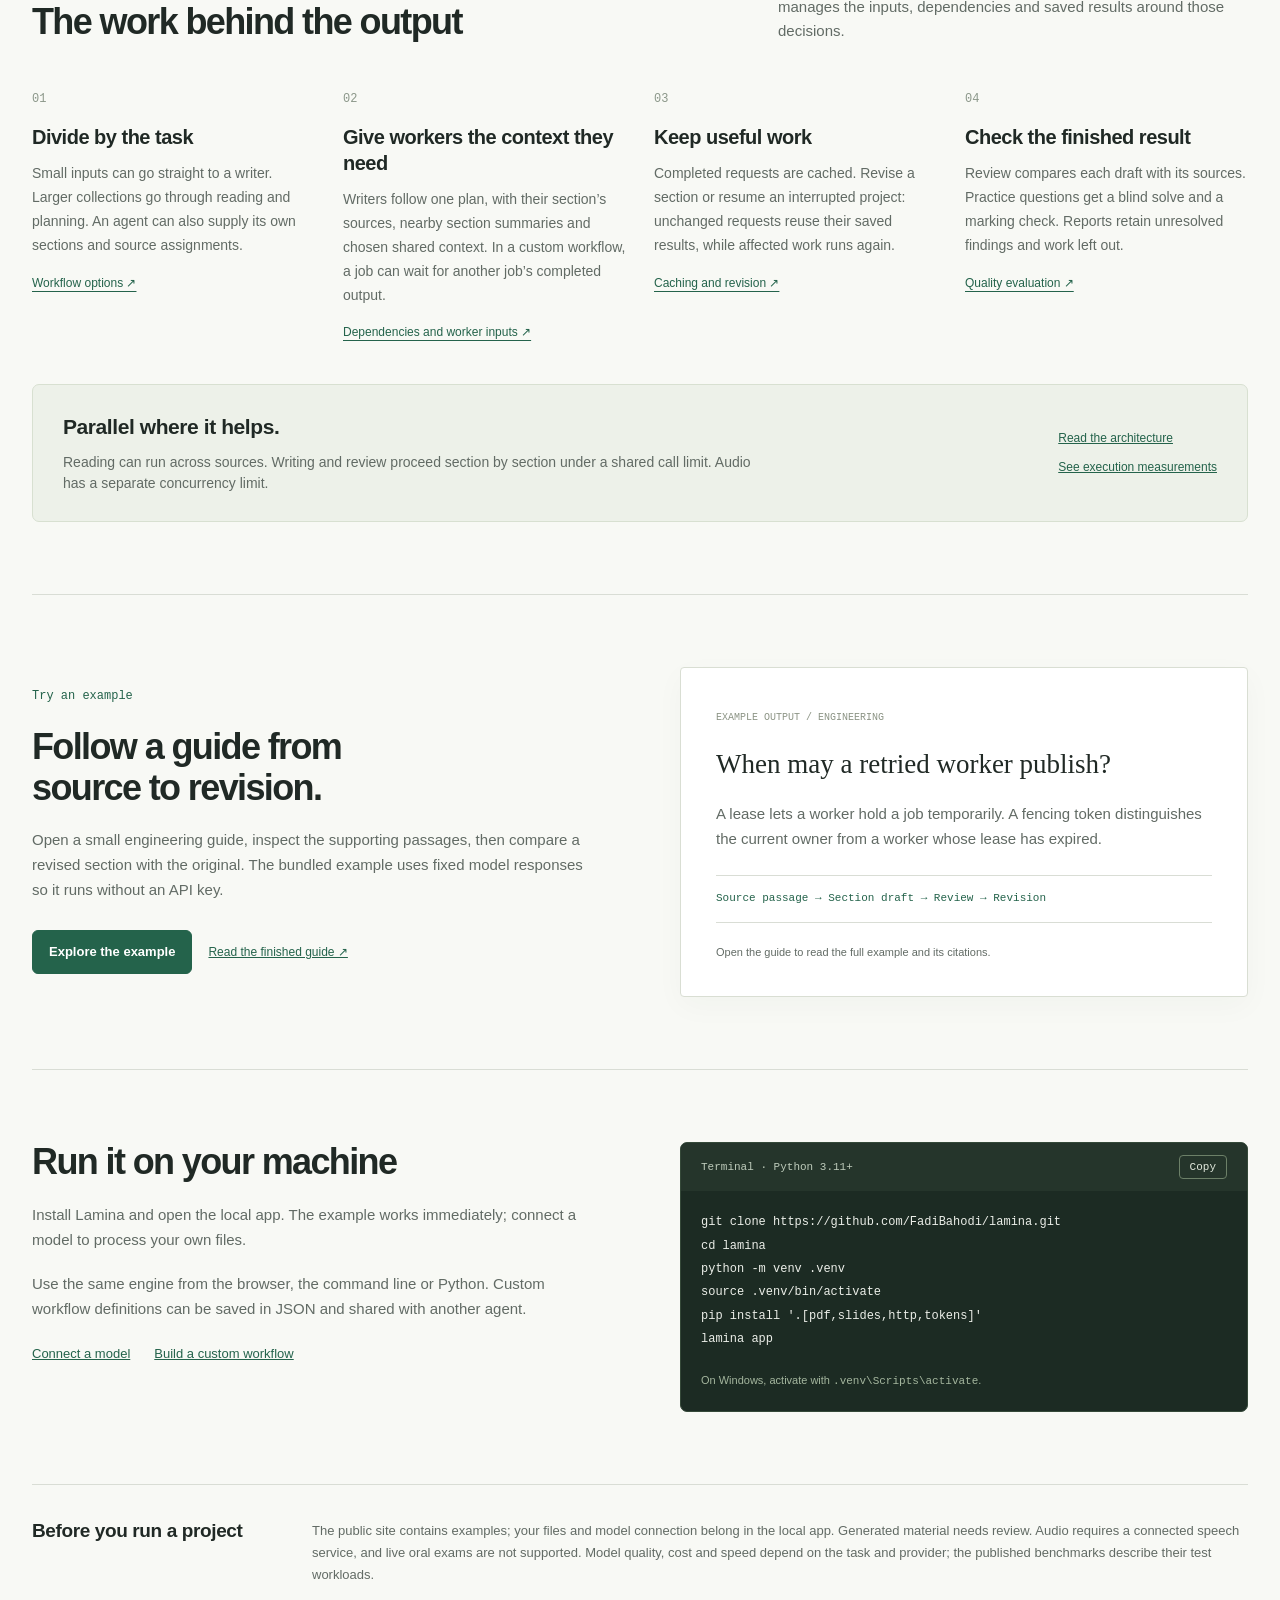
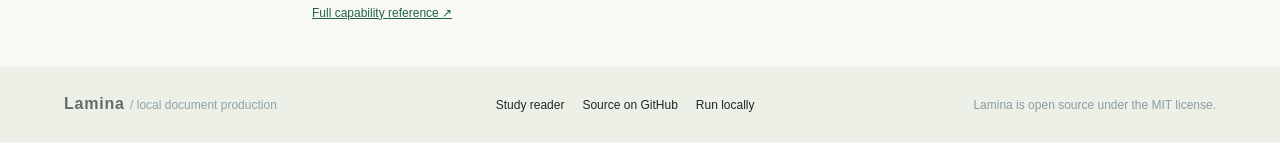
==== commit 4cd74282: "Measure request grouping and simplify product wording" ====
--- a/src/lamina/studio/index.html
+++ b/src/lamina/studio/index.html
@@ -30,7 +30,7 @@
       >
       <nav class="nav" aria-label="Primary">
         <button type="button" class="nav-link is-active" data-view="overview" aria-current="page">Overview</button>
-        <button type="button" class="nav-link" data-view="workflows">Build locally</button>
+        <button type="button" class="nav-link" data-view="workflows">Create a project</button>
         <button type="button" class="nav-link" data-view="examples">Examples</button>
         <a class="nav-link" href="https://github.com/FadiBahodi/lamina/blob/main/docs/README.md">Documentation</a>
       </nav>
@@ -46,7 +46,7 @@
       <section class="view is-active overview-view" id="view-overview" aria-labelledby="page-title">
         <div class="home-hero">
           <div class="hero-copy">
-            <p class="eyebrow">Open-source infrastructure for document production</p>
+            <p class="eyebrow">Guides, scripts and practice exams from your documents</p>
             <h1 id="page-title">Build from<br>your sources.</h1>
             <p class="hero-description">Turn a collection of documents into a reference guide, a podcast script or a practice exam. Lamina coordinates the model calls, keeps the source references, and saves work you can reuse.</p>
             <div class="hero-actions"><a class="button button-primary" href="#use-cases">Explore use cases <span aria-hidden="true">↓</span></a><a class="button button-secondary" href="#install">Run it locally</a></div>
@@ -76,14 +76,14 @@
             <article><span class="mechanism-number">03</span><h3>Keep useful work</h3><p>Completed requests are cached. Revise a section or resume an interrupted project: unchanged requests reuse their saved results, while affected work runs again.</p><a href="https://github.com/FadiBahodi/lamina/blob/main/docs/production.md#reuse-revision-and-failure">Caching and revision ↗</a></article>
             <article><span class="mechanism-number">04</span><h3>Check the finished result</h3><p>Review compares each draft with its sources. Practice questions get a blind solve and a marking check. Reports retain unresolved findings and work left out.</p><a href="https://github.com/FadiBahodi/lamina/blob/main/docs/quality-evaluation.md">Quality evaluation ↗</a></article>
           </div>
-          <div class="engineering-note"><div><h3>Parallel where it helps.</h3><p>Reading can run across sources. Writing and review proceed section by section under a shared call limit. Speech synthesis uses its own resource lane.</p></div><div class="engineering-links"><a href="https://github.com/FadiBahodi/lamina/blob/main/docs/architecture.md">Read the architecture</a><a href="https://github.com/FadiBahodi/lamina/blob/main/docs/benchmarks.md">See execution measurements</a></div></div>
+          <div class="engineering-note"><div><h3>Parallel where it helps.</h3><p>Reading can run across sources. Writing and review proceed section by section under a shared call limit. Audio has a separate concurrency limit.</p></div><div class="engineering-links"><a href="https://github.com/FadiBahodi/lamina/blob/main/docs/architecture.md">Read the architecture</a><a href="https://github.com/FadiBahodi/lamina/blob/main/docs/benchmarks.md">See execution measurements</a></div></div>
         </section>
         <section class="home-section example-feature" aria-labelledby="example-title">
           <div><p class="eyebrow">Try an example</p><h2 id="example-title">Follow a guide from source to revision.</h2><p>Open a small engineering guide, inspect the supporting passages, then compare a revised section with the original. The bundled example uses fixed model responses so it runs without an API key.</p><button class="button button-primary" type="button" data-view="workflows" data-open-replay>Explore the example</button><a class="plain-link" href="examples/production/index.html">Read the finished guide ↗</a></div>
           <div class="example-page"><span class="page-running">EXAMPLE OUTPUT / ENGINEERING</span><h3>When may a retried worker publish?</h3><p>A lease lets a worker hold a job temporarily. A fencing token distinguishes the current owner from a worker whose lease has expired.</p><div class="source-line">Source passage → Section draft → Review → Revision</div><p class="example-caption">Open the guide to read the full example and its citations.</p></div>
         </section>
         <section class="home-section install-section" id="install" aria-labelledby="install-title">
-          <div><h2 id="install-title">Run it on your machine</h2><p>Install Lamina and open the local app. The example works immediately; connect a model adapter to process your own files.</p><p>Use the same engine from the browser, the command line or Python. Custom workflow definitions can be saved in JSON and shared with another agent.</p><div class="install-links"><a href="https://github.com/FadiBahodi/lamina/blob/main/docs/adapters.md">Connect a model</a><a href="https://github.com/FadiBahodi/lamina/blob/main/docs/methods.md">Build a custom workflow</a></div></div>
+          <div><h2 id="install-title">Run it on your machine</h2><p>Install Lamina and open the local app. The example works immediately; connect a model to process your own files.</p><p>Use the same engine from the browser, the command line or Python. Custom workflow definitions can be saved in JSON and shared with another agent.</p><div class="install-links"><a href="https://github.com/FadiBahodi/lamina/blob/main/docs/adapters.md">Connect a model</a><a href="https://github.com/FadiBahodi/lamina/blob/main/docs/methods.md">Build a custom workflow</a></div></div>
           <div class="install-code"><div><span>Terminal · Python 3.11+</span><button type="button" id="copy-install">Copy</button></div><pre><code id="install-command">git clone https://github.com/FadiBahodi/lamina.git
 cd lamina
 python -m venv .venv
@@ -91,12 +91,12 @@
 pip install '.[pdf,slides,http,tokens]'
 lamina app</code></pre><p>On Windows, activate with <code>.venv\Scripts\activate</code>.</p></div>
         </section>
-        <section class="home-section home-limits" aria-labelledby="limits-title"><h2 id="limits-title">Before you run a project</h2><p>The public site contains examples; your files and model connection belong in the local app. Generated material needs review. Audio requires a speech adapter, and live oral-exam hosting belongs in a separate application. Model quality, cost and speed depend on the task and provider; the published benchmarks describe their test workloads.</p><a href="https://github.com/FadiBahodi/lamina/blob/main/docs/architecture-status.md">Full capability reference ↗</a></section>
+        <section class="home-section home-limits" aria-labelledby="limits-title"><h2 id="limits-title">Before you run a project</h2><p>The public site contains examples; your files and model connection belong in the local app. Generated material needs review. Audio requires a connected speech service, and live oral exams are not supported. Model quality, cost and speed depend on the task and provider; the published benchmarks describe their test workloads.</p><a href="https://github.com/FadiBahodi/lamina/blob/main/docs/architecture-status.md">Full capability reference ↗</a></section>
       </section>
 
       <section class="view" id="view-workflows" aria-labelledby="workflows-title" hidden>
         <div class="project-heading"><div><span class="section-index">PROJECTS</span><h2 id="workflows-title">Create a project</h2><p>Describe what you want to make, add your files and choose a model connection in the local app.</p></div><span class="project-mode" id="project-mode">Checking local app…</span></div>
-        <div id="production-workbench"><p class="loading">Loading project workbench…</p></div>
+        <div id="production-workbench"><p class="loading">Loading project form…</p></div>
         <details class="advanced-workflow"><summary>Advanced tools</summary><p>Define your own jobs and dependencies, or use the fixed-format document builder.</p><div id="method-workbench"><p class="loading">Loading method editor…</p></div><div class="workbench-secondary"><button type="button" class="text-button" data-view="studio">Fixed-format document builder</button><button type="button" class="text-button" data-view="procedures">Document settings</button><button type="button" class="text-button" data-view="examples">Example outputs</button></div></details>
       </section>
 
@@ -113,19 +113,19 @@
             <h2 id="studio-title">Build from your documents.</h2>
           </div>
           <p>
-            This builder uses a fixed document format. For model-planned sections, use Build locally.
+            This builder uses a fixed document format. For a flexible outline, use Create a project.
           </p>
         </div>
         <div class="section-heading production-heading">
           <div>
             <span class="section-index"
-              >PRODUCTION / SOURCE → PROCEDURE → ARTIFACT</span
+              >PROJECT SETUP</span
             >
             <h2>Run configuration</h2>
           </div>
           <p>
             <span class="mode-pill" id="mode-pill">Checking local mode…</span>
-            <span id="mode-description">The public example is ready to explore. Local production requires a configured adapter.</span>
+            <span id="mode-description">The public example is ready to explore. Local production requires a connected model.</span>
           </p>
         </div>
         <div class="desk-grid">
@@ -282,7 +282,7 @@
               class="aside-example-link"
               data-view="examples"
             >
-              Inspect complete artifact <span aria-hidden="true">↗</span>
+              Open complete document <span aria-hidden="true">↗</span>
             </button>
             <div id="output-list" class="output-list"></div>
             <div class="aside-foot">
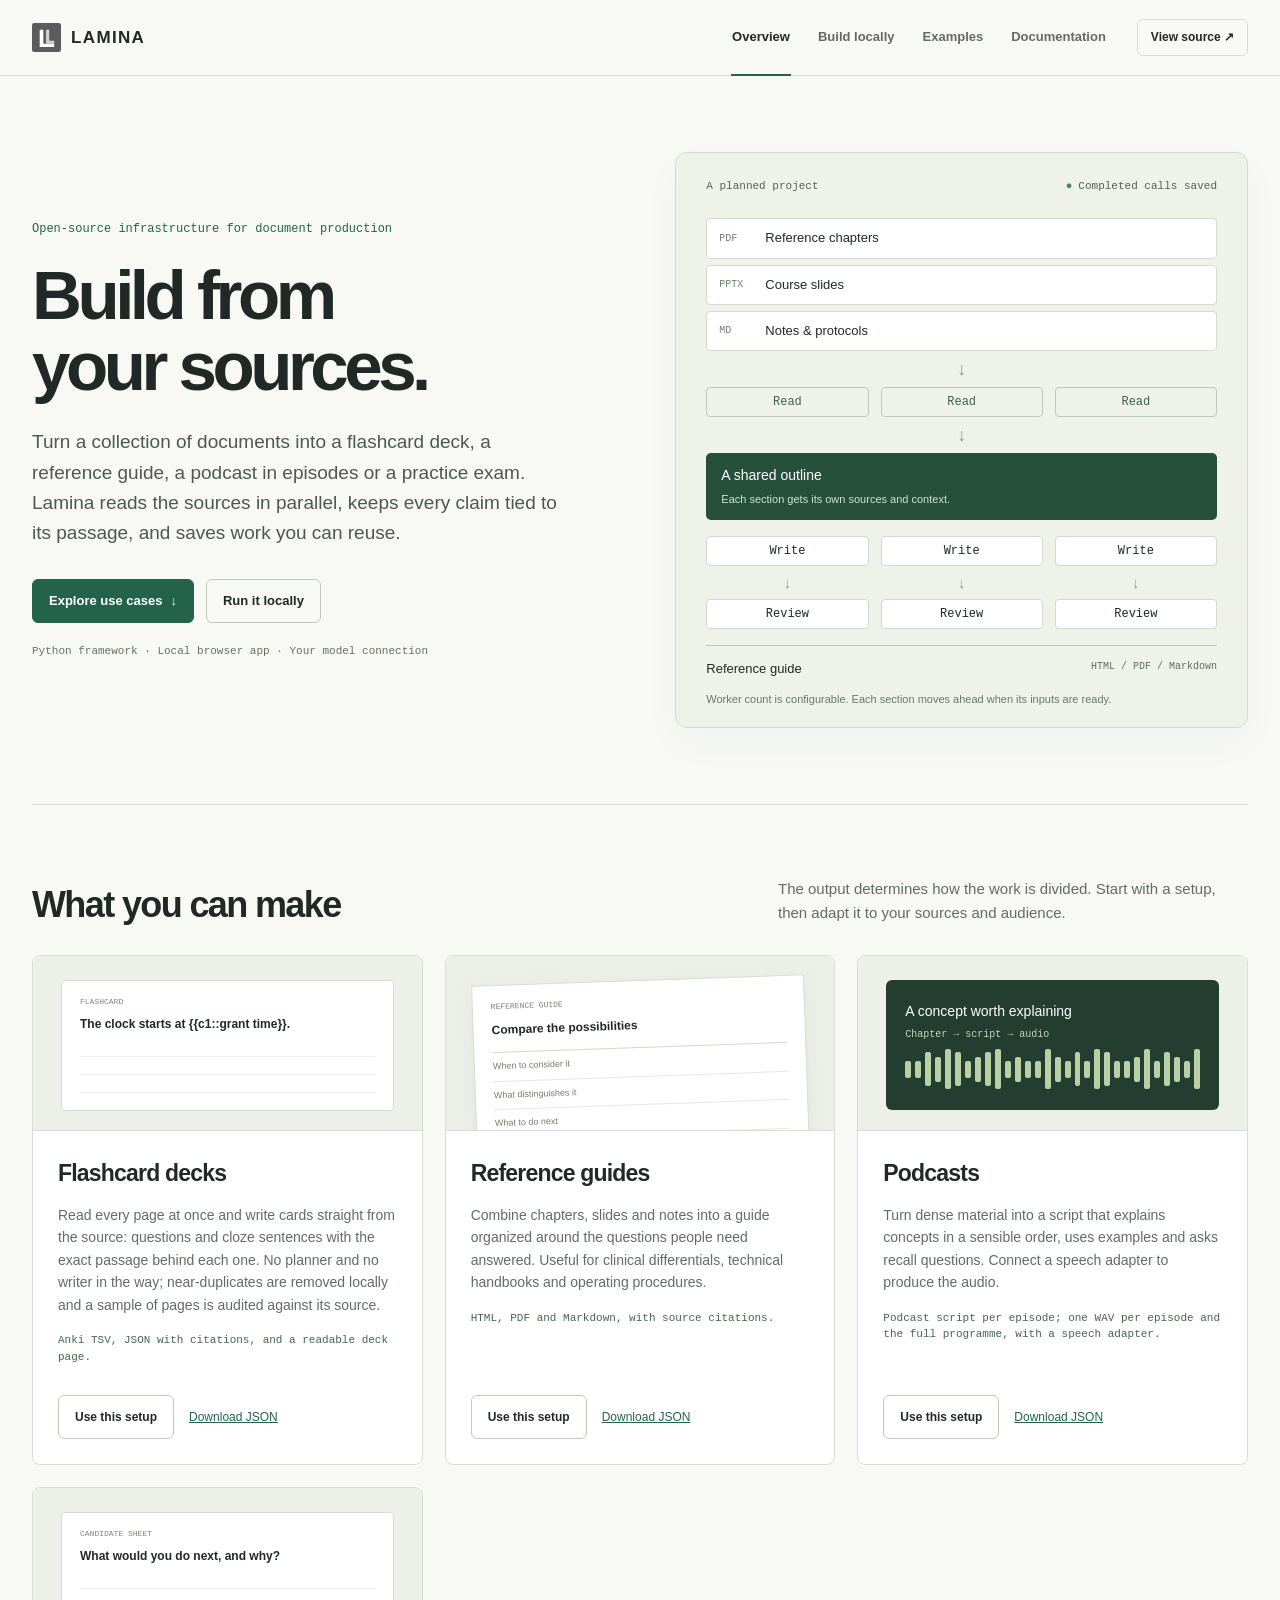
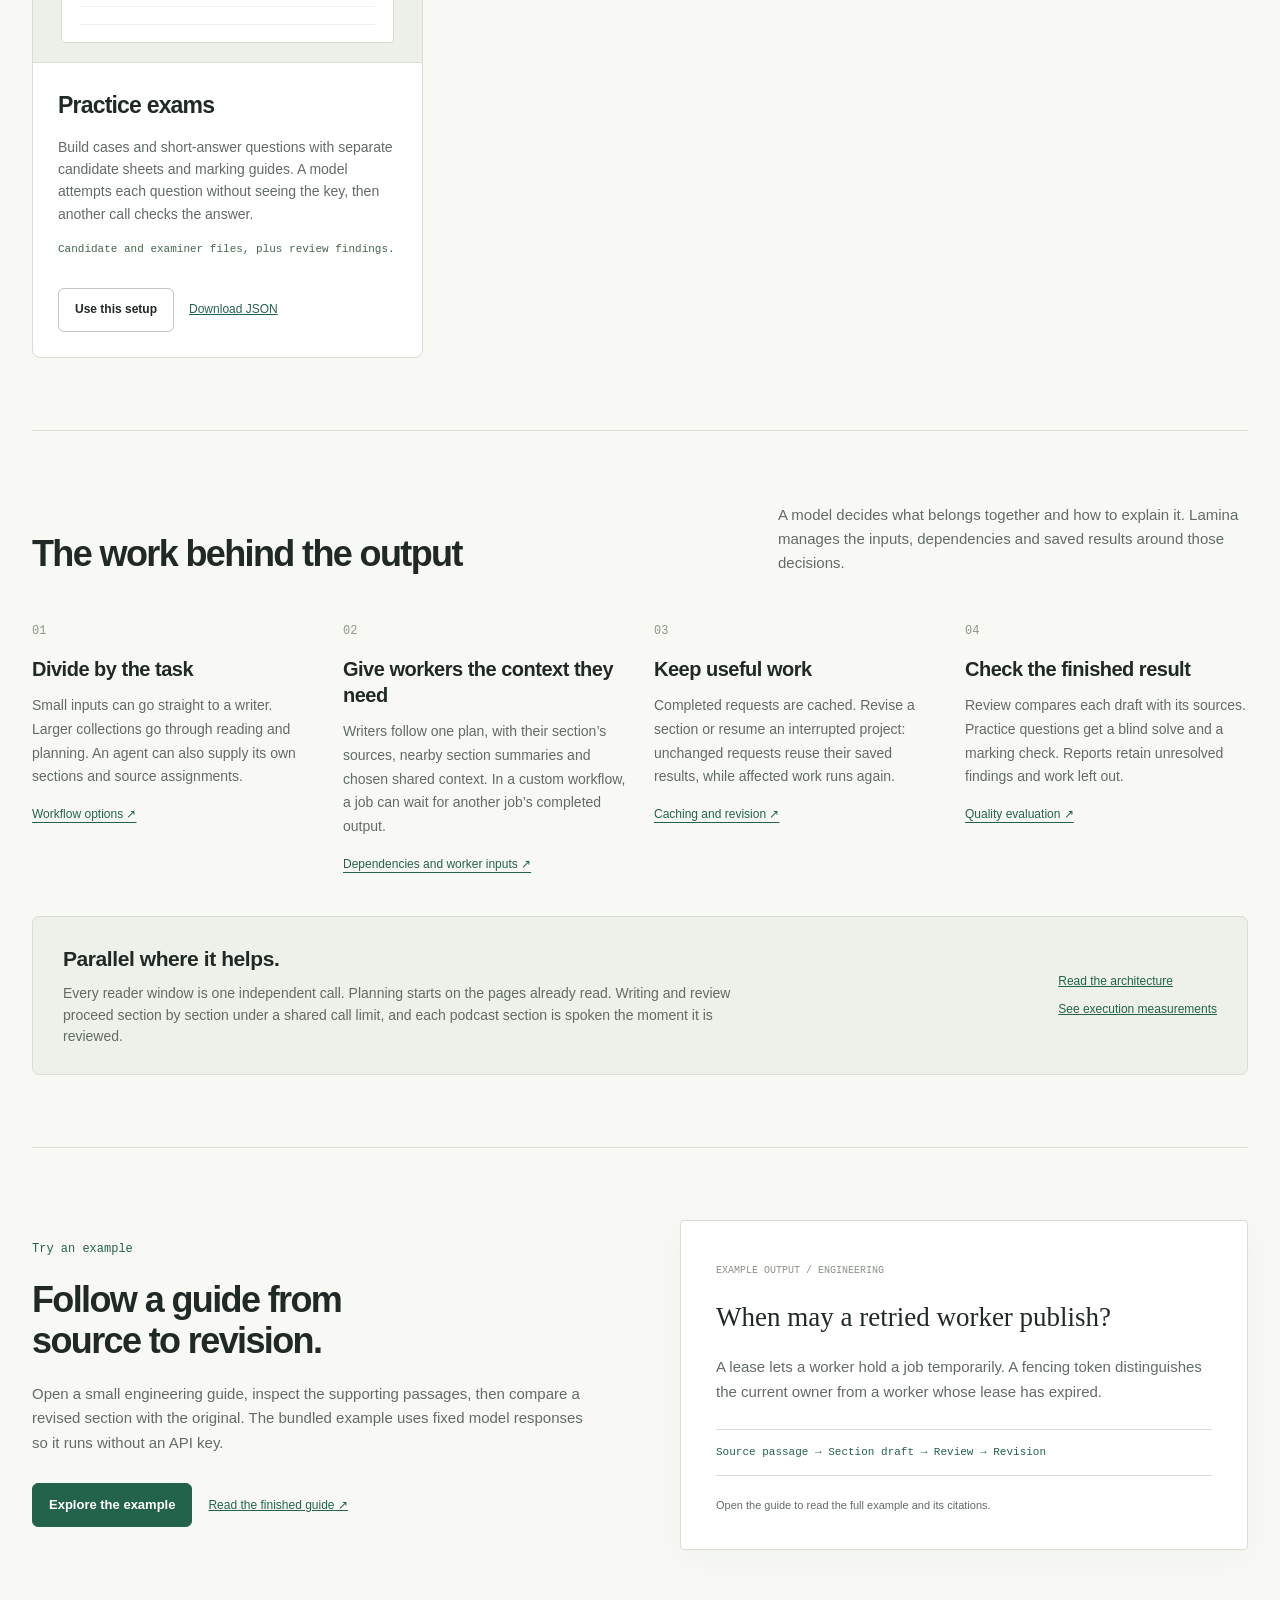
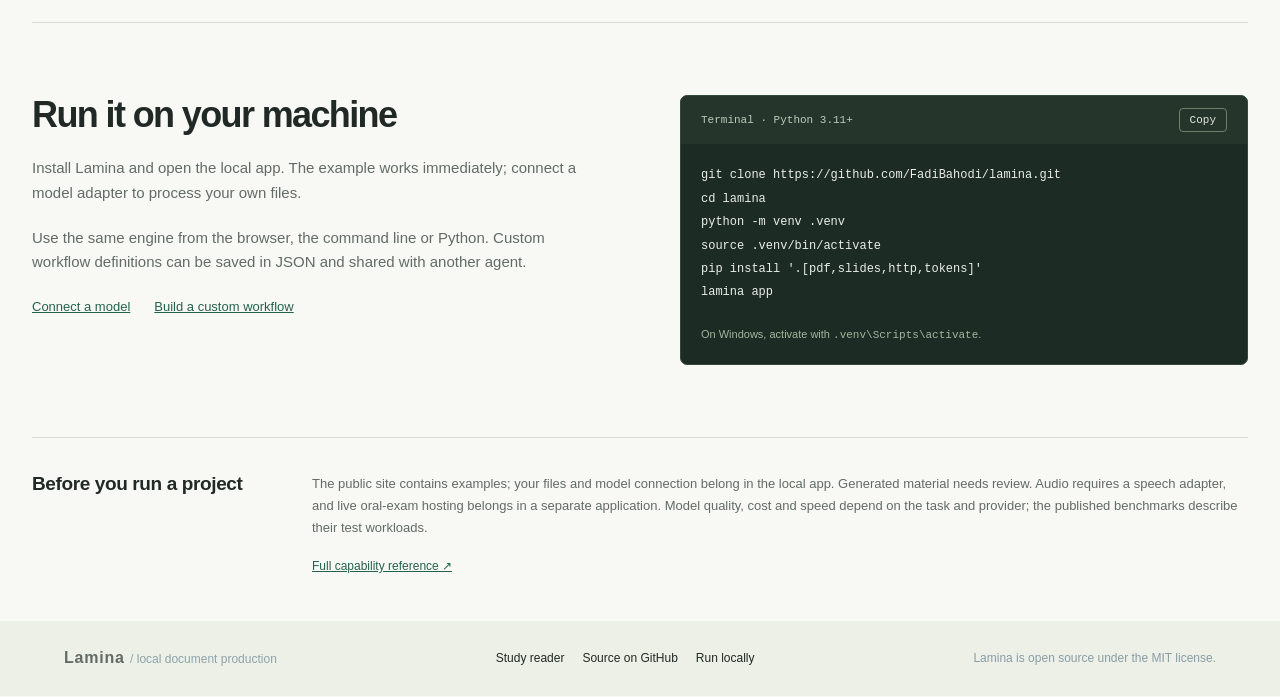
==== commit d0803973: "App: flashcard decks and episodes on the home page and in results The home page offers the flashcard" ====
--- a/src/lamina/studio/index.html
+++ b/src/lamina/studio/index.html
@@ -30,7 +30,7 @@
       >
       <nav class="nav" aria-label="Primary">
         <button type="button" class="nav-link is-active" data-view="overview" aria-current="page">Overview</button>
-        <button type="button" class="nav-link" data-view="workflows">Create a project</button>
+        <button type="button" class="nav-link" data-view="workflows">Build locally</button>
         <button type="button" class="nav-link" data-view="examples">Examples</button>
         <a class="nav-link" href="https://github.com/FadiBahodi/lamina/blob/main/docs/README.md">Documentation</a>
       </nav>
@@ -46,9 +46,9 @@
       <section class="view is-active overview-view" id="view-overview" aria-labelledby="page-title">
         <div class="home-hero">
           <div class="hero-copy">
-            <p class="eyebrow">Guides, scripts and practice exams from your documents</p>
+            <p class="eyebrow">Open-source infrastructure for document production</p>
             <h1 id="page-title">Build from<br>your sources.</h1>
-            <p class="hero-description">Turn a collection of documents into a reference guide, a podcast script or a practice exam. Lamina coordinates the model calls, keeps the source references, and saves work you can reuse.</p>
+            <p class="hero-description">Turn a collection of documents into a flashcard deck, a reference guide, a podcast in episodes or a practice exam. Lamina reads the sources in parallel, keeps every claim tied to its passage, and saves work you can reuse.</p>
             <div class="hero-actions"><a class="button button-primary" href="#use-cases">Explore use cases <span aria-hidden="true">↓</span></a><a class="button button-secondary" href="#install">Run it locally</a></div>
             <p class="hero-meta">Python framework · Local browser app · Your model connection</p>
           </div>
@@ -76,14 +76,14 @@
             <article><span class="mechanism-number">03</span><h3>Keep useful work</h3><p>Completed requests are cached. Revise a section or resume an interrupted project: unchanged requests reuse their saved results, while affected work runs again.</p><a href="https://github.com/FadiBahodi/lamina/blob/main/docs/production.md#reuse-revision-and-failure">Caching and revision ↗</a></article>
             <article><span class="mechanism-number">04</span><h3>Check the finished result</h3><p>Review compares each draft with its sources. Practice questions get a blind solve and a marking check. Reports retain unresolved findings and work left out.</p><a href="https://github.com/FadiBahodi/lamina/blob/main/docs/quality-evaluation.md">Quality evaluation ↗</a></article>
           </div>
-          <div class="engineering-note"><div><h3>Parallel where it helps.</h3><p>Reading can run across sources. Writing and review proceed section by section under a shared call limit. Audio has a separate concurrency limit.</p></div><div class="engineering-links"><a href="https://github.com/FadiBahodi/lamina/blob/main/docs/architecture.md">Read the architecture</a><a href="https://github.com/FadiBahodi/lamina/blob/main/docs/benchmarks.md">See execution measurements</a></div></div>
+          <div class="engineering-note"><div><h3>Parallel where it helps.</h3><p>Every reader window is one independent call. Planning starts on the pages already read. Writing and review proceed section by section under a shared call limit, and each podcast section is spoken the moment it is reviewed.</p></div><div class="engineering-links"><a href="https://github.com/FadiBahodi/lamina/blob/main/docs/architecture.md">Read the architecture</a><a href="https://github.com/FadiBahodi/lamina/blob/main/docs/benchmarks.md">See execution measurements</a></div></div>
         </section>
         <section class="home-section example-feature" aria-labelledby="example-title">
           <div><p class="eyebrow">Try an example</p><h2 id="example-title">Follow a guide from source to revision.</h2><p>Open a small engineering guide, inspect the supporting passages, then compare a revised section with the original. The bundled example uses fixed model responses so it runs without an API key.</p><button class="button button-primary" type="button" data-view="workflows" data-open-replay>Explore the example</button><a class="plain-link" href="examples/production/index.html">Read the finished guide ↗</a></div>
           <div class="example-page"><span class="page-running">EXAMPLE OUTPUT / ENGINEERING</span><h3>When may a retried worker publish?</h3><p>A lease lets a worker hold a job temporarily. A fencing token distinguishes the current owner from a worker whose lease has expired.</p><div class="source-line">Source passage → Section draft → Review → Revision</div><p class="example-caption">Open the guide to read the full example and its citations.</p></div>
         </section>
         <section class="home-section install-section" id="install" aria-labelledby="install-title">
-          <div><h2 id="install-title">Run it on your machine</h2><p>Install Lamina and open the local app. The example works immediately; connect a model to process your own files.</p><p>Use the same engine from the browser, the command line or Python. Custom workflow definitions can be saved in JSON and shared with another agent.</p><div class="install-links"><a href="https://github.com/FadiBahodi/lamina/blob/main/docs/adapters.md">Connect a model</a><a href="https://github.com/FadiBahodi/lamina/blob/main/docs/methods.md">Build a custom workflow</a></div></div>
+          <div><h2 id="install-title">Run it on your machine</h2><p>Install Lamina and open the local app. The example works immediately; connect a model adapter to process your own files.</p><p>Use the same engine from the browser, the command line or Python. Custom workflow definitions can be saved in JSON and shared with another agent.</p><div class="install-links"><a href="https://github.com/FadiBahodi/lamina/blob/main/docs/adapters.md">Connect a model</a><a href="https://github.com/FadiBahodi/lamina/blob/main/docs/methods.md">Build a custom workflow</a></div></div>
           <div class="install-code"><div><span>Terminal · Python 3.11+</span><button type="button" id="copy-install">Copy</button></div><pre><code id="install-command">git clone https://github.com/FadiBahodi/lamina.git
 cd lamina
 python -m venv .venv
@@ -91,12 +91,12 @@
 pip install '.[pdf,slides,http,tokens]'
 lamina app</code></pre><p>On Windows, activate with <code>.venv\Scripts\activate</code>.</p></div>
         </section>
-        <section class="home-section home-limits" aria-labelledby="limits-title"><h2 id="limits-title">Before you run a project</h2><p>The public site contains examples; your files and model connection belong in the local app. Generated material needs review. Audio requires a connected speech service, and live oral exams are not supported. Model quality, cost and speed depend on the task and provider; the published benchmarks describe their test workloads.</p><a href="https://github.com/FadiBahodi/lamina/blob/main/docs/architecture-status.md">Full capability reference ↗</a></section>
+        <section class="home-section home-limits" aria-labelledby="limits-title"><h2 id="limits-title">Before you run a project</h2><p>The public site contains examples; your files and model connection belong in the local app. Generated material needs review. Audio requires a speech adapter, and live oral-exam hosting belongs in a separate application. Model quality, cost and speed depend on the task and provider; the published benchmarks describe their test workloads.</p><a href="https://github.com/FadiBahodi/lamina/blob/main/docs/architecture-status.md">Full capability reference ↗</a></section>
       </section>
 
       <section class="view" id="view-workflows" aria-labelledby="workflows-title" hidden>
         <div class="project-heading"><div><span class="section-index">PROJECTS</span><h2 id="workflows-title">Create a project</h2><p>Describe what you want to make, add your files and choose a model connection in the local app.</p></div><span class="project-mode" id="project-mode">Checking local app…</span></div>
-        <div id="production-workbench"><p class="loading">Loading project form…</p></div>
+        <div id="production-workbench"><p class="loading">Loading project workbench…</p></div>
         <details class="advanced-workflow"><summary>Advanced tools</summary><p>Define your own jobs and dependencies, or use the fixed-format document builder.</p><div id="method-workbench"><p class="loading">Loading method editor…</p></div><div class="workbench-secondary"><button type="button" class="text-button" data-view="studio">Fixed-format document builder</button><button type="button" class="text-button" data-view="procedures">Document settings</button><button type="button" class="text-button" data-view="examples">Example outputs</button></div></details>
       </section>
 
@@ -113,19 +113,19 @@
             <h2 id="studio-title">Build from your documents.</h2>
           </div>
           <p>
-            This builder uses a fixed document format. For a flexible outline, use Create a project.
+            This builder uses a fixed document format. For model-planned sections, use Build locally.
           </p>
         </div>
         <div class="section-heading production-heading">
           <div>
             <span class="section-index"
-              >PROJECT SETUP</span
+              >PRODUCTION / SOURCE → PROCEDURE → ARTIFACT</span
             >
             <h2>Run configuration</h2>
           </div>
           <p>
             <span class="mode-pill" id="mode-pill">Checking local mode…</span>
-            <span id="mode-description">The public example is ready to explore. Local production requires a connected model.</span>
+            <span id="mode-description">The public example is ready to explore. Local production requires a configured adapter.</span>
           </p>
         </div>
         <div class="desk-grid">
@@ -282,7 +282,7 @@
               class="aside-example-link"
               data-view="examples"
             >
-              Open complete document <span aria-hidden="true">↗</span>
+              Inspect complete artifact <span aria-hidden="true">↗</span>
             </button>
             <div id="output-list" class="output-list"></div>
             <div class="aside-foot">
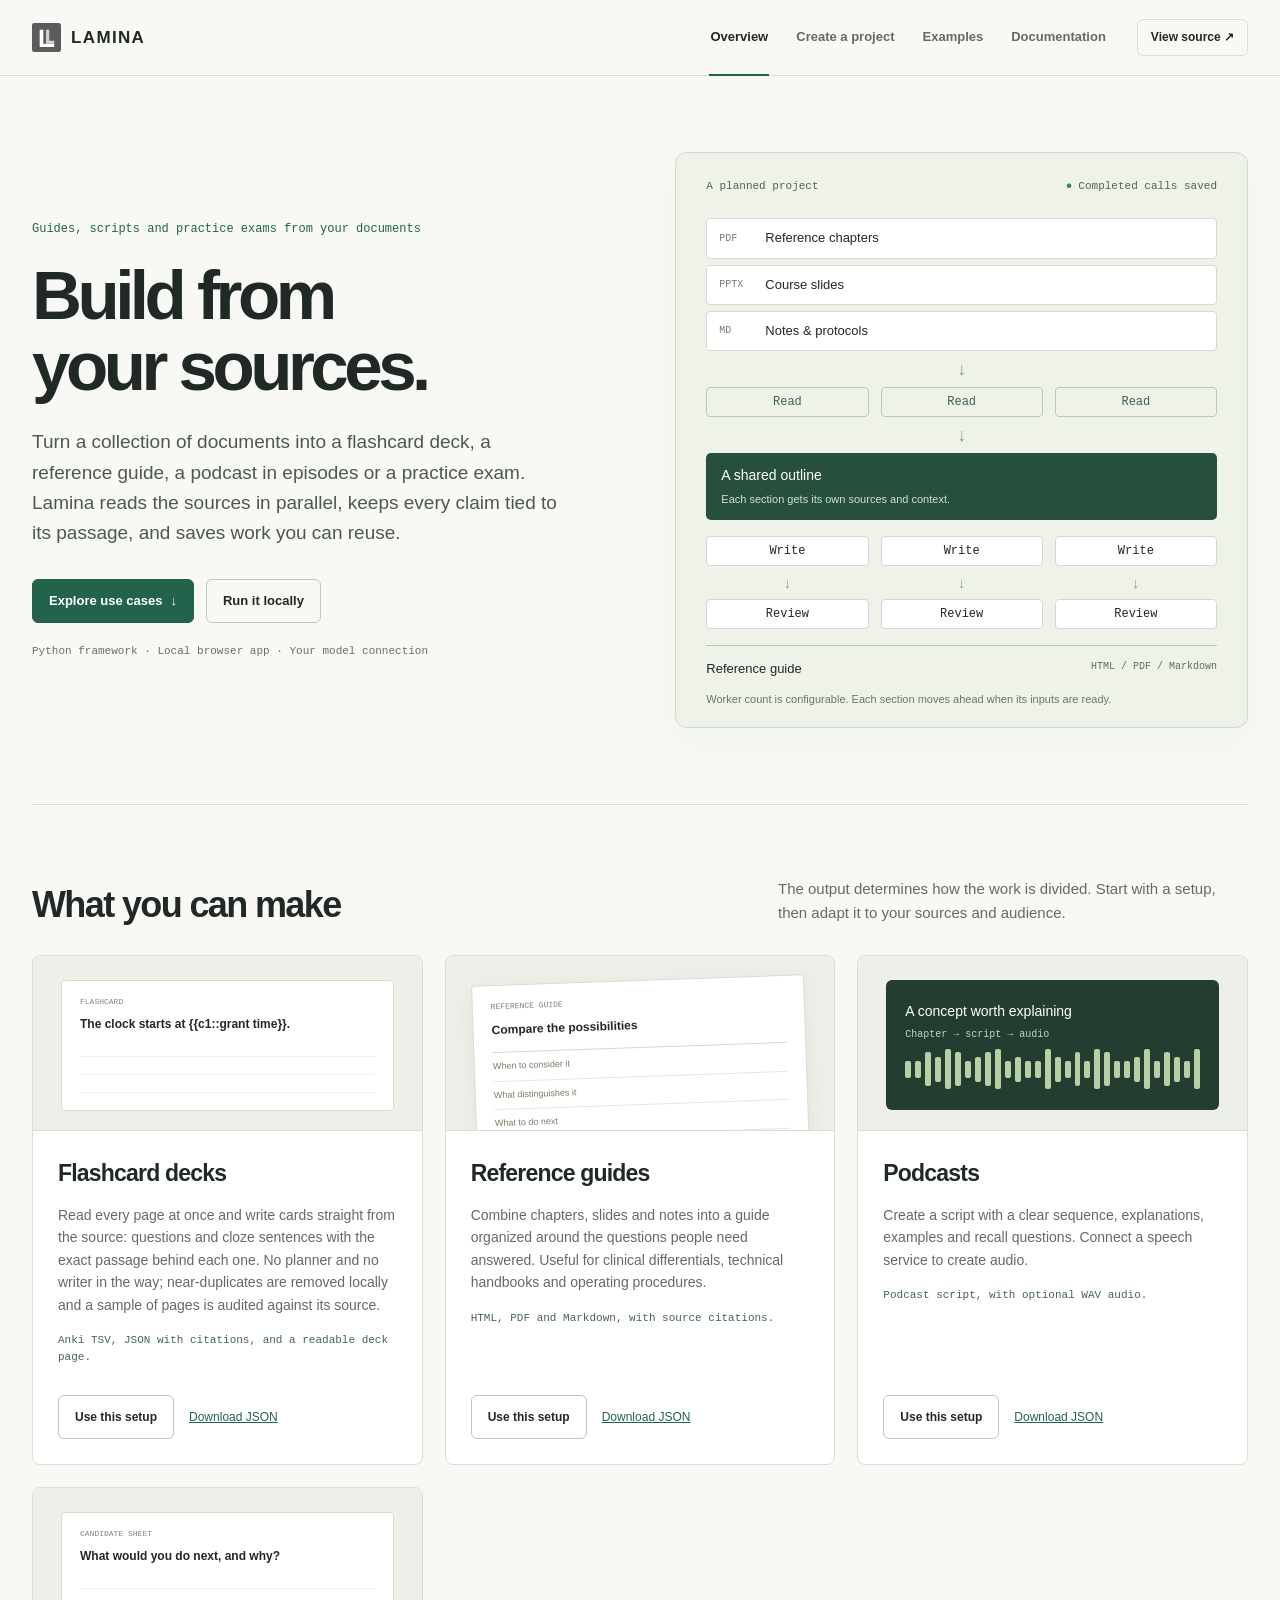
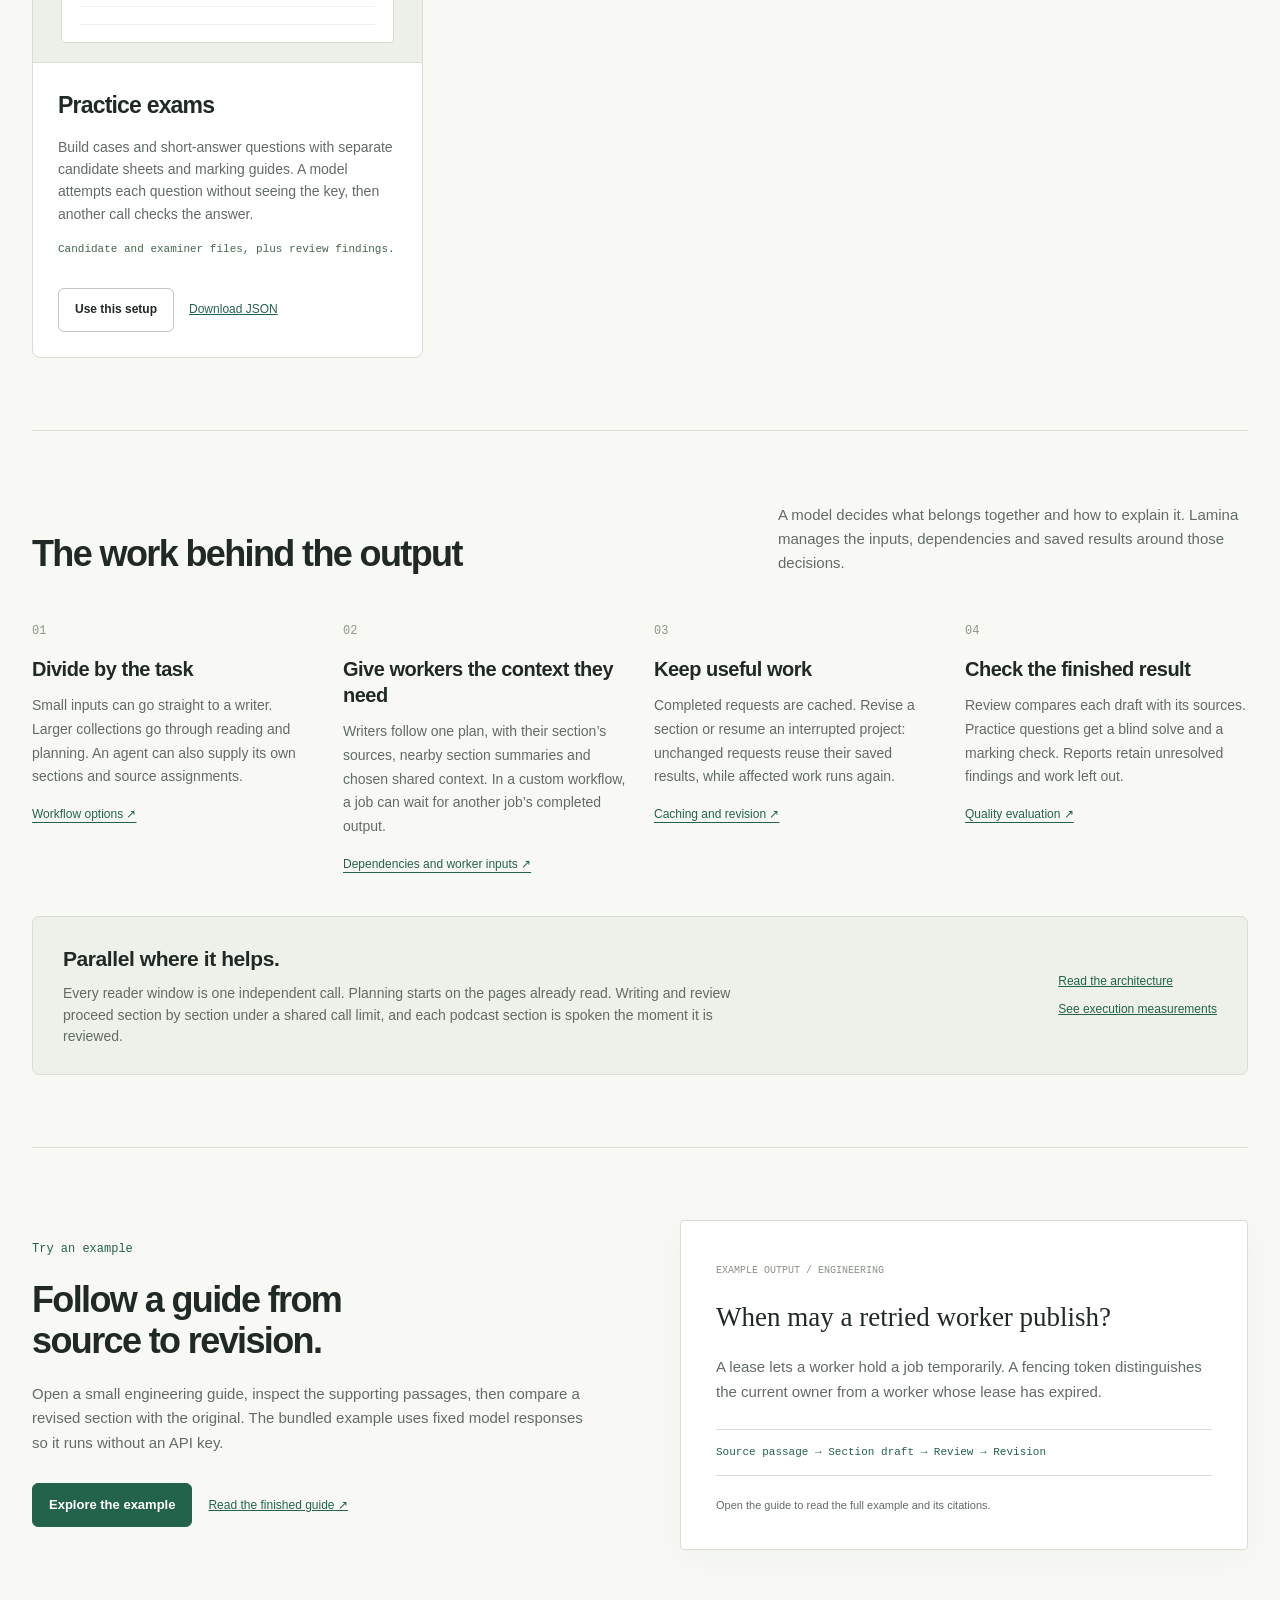
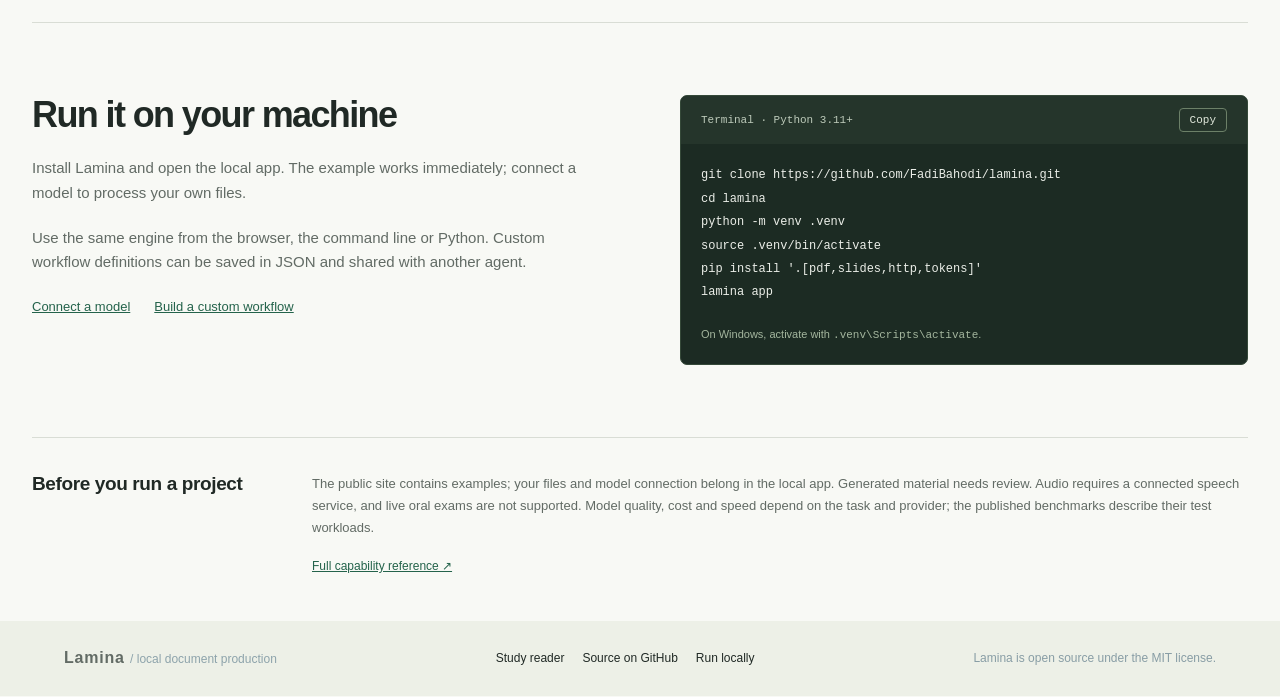
==== commit 7ac8e482: "Merge codex/evidence-and-execution: request grouping comparison, plain product wording, synchronized" ====
--- a/src/lamina/studio/index.html
+++ b/src/lamina/studio/index.html
@@ -30,7 +30,7 @@
       >
       <nav class="nav" aria-label="Primary">
         <button type="button" class="nav-link is-active" data-view="overview" aria-current="page">Overview</button>
-        <button type="button" class="nav-link" data-view="workflows">Build locally</button>
+        <button type="button" class="nav-link" data-view="workflows">Create a project</button>
         <button type="button" class="nav-link" data-view="examples">Examples</button>
         <a class="nav-link" href="https://github.com/FadiBahodi/lamina/blob/main/docs/README.md">Documentation</a>
       </nav>
@@ -46,7 +46,7 @@
       <section class="view is-active overview-view" id="view-overview" aria-labelledby="page-title">
         <div class="home-hero">
           <div class="hero-copy">
-            <p class="eyebrow">Open-source infrastructure for document production</p>
+            <p class="eyebrow">Guides, scripts and practice exams from your documents</p>
             <h1 id="page-title">Build from<br>your sources.</h1>
             <p class="hero-description">Turn a collection of documents into a flashcard deck, a reference guide, a podcast in episodes or a practice exam. Lamina reads the sources in parallel, keeps every claim tied to its passage, and saves work you can reuse.</p>
             <div class="hero-actions"><a class="button button-primary" href="#use-cases">Explore use cases <span aria-hidden="true">↓</span></a><a class="button button-secondary" href="#install">Run it locally</a></div>
@@ -83,7 +83,7 @@
           <div class="example-page"><span class="page-running">EXAMPLE OUTPUT / ENGINEERING</span><h3>When may a retried worker publish?</h3><p>A lease lets a worker hold a job temporarily. A fencing token distinguishes the current owner from a worker whose lease has expired.</p><div class="source-line">Source passage → Section draft → Review → Revision</div><p class="example-caption">Open the guide to read the full example and its citations.</p></div>
         </section>
         <section class="home-section install-section" id="install" aria-labelledby="install-title">
-          <div><h2 id="install-title">Run it on your machine</h2><p>Install Lamina and open the local app. The example works immediately; connect a model adapter to process your own files.</p><p>Use the same engine from the browser, the command line or Python. Custom workflow definitions can be saved in JSON and shared with another agent.</p><div class="install-links"><a href="https://github.com/FadiBahodi/lamina/blob/main/docs/adapters.md">Connect a model</a><a href="https://github.com/FadiBahodi/lamina/blob/main/docs/methods.md">Build a custom workflow</a></div></div>
+          <div><h2 id="install-title">Run it on your machine</h2><p>Install Lamina and open the local app. The example works immediately; connect a model to process your own files.</p><p>Use the same engine from the browser, the command line or Python. Custom workflow definitions can be saved in JSON and shared with another agent.</p><div class="install-links"><a href="https://github.com/FadiBahodi/lamina/blob/main/docs/adapters.md">Connect a model</a><a href="https://github.com/FadiBahodi/lamina/blob/main/docs/methods.md">Build a custom workflow</a></div></div>
           <div class="install-code"><div><span>Terminal · Python 3.11+</span><button type="button" id="copy-install">Copy</button></div><pre><code id="install-command">git clone https://github.com/FadiBahodi/lamina.git
 cd lamina
 python -m venv .venv
@@ -91,12 +91,12 @@
 pip install '.[pdf,slides,http,tokens]'
 lamina app</code></pre><p>On Windows, activate with <code>.venv\Scripts\activate</code>.</p></div>
         </section>
-        <section class="home-section home-limits" aria-labelledby="limits-title"><h2 id="limits-title">Before you run a project</h2><p>The public site contains examples; your files and model connection belong in the local app. Generated material needs review. Audio requires a speech adapter, and live oral-exam hosting belongs in a separate application. Model quality, cost and speed depend on the task and provider; the published benchmarks describe their test workloads.</p><a href="https://github.com/FadiBahodi/lamina/blob/main/docs/architecture-status.md">Full capability reference ↗</a></section>
+        <section class="home-section home-limits" aria-labelledby="limits-title"><h2 id="limits-title">Before you run a project</h2><p>The public site contains examples; your files and model connection belong in the local app. Generated material needs review. Audio requires a connected speech service, and live oral exams are not supported. Model quality, cost and speed depend on the task and provider; the published benchmarks describe their test workloads.</p><a href="https://github.com/FadiBahodi/lamina/blob/main/docs/architecture-status.md">Full capability reference ↗</a></section>
       </section>
 
       <section class="view" id="view-workflows" aria-labelledby="workflows-title" hidden>
         <div class="project-heading"><div><span class="section-index">PROJECTS</span><h2 id="workflows-title">Create a project</h2><p>Describe what you want to make, add your files and choose a model connection in the local app.</p></div><span class="project-mode" id="project-mode">Checking local app…</span></div>
-        <div id="production-workbench"><p class="loading">Loading project workbench…</p></div>
+        <div id="production-workbench"><p class="loading">Loading project form…</p></div>
         <details class="advanced-workflow"><summary>Advanced tools</summary><p>Define your own jobs and dependencies, or use the fixed-format document builder.</p><div id="method-workbench"><p class="loading">Loading method editor…</p></div><div class="workbench-secondary"><button type="button" class="text-button" data-view="studio">Fixed-format document builder</button><button type="button" class="text-button" data-view="procedures">Document settings</button><button type="button" class="text-button" data-view="examples">Example outputs</button></div></details>
       </section>
 
@@ -113,19 +113,19 @@
             <h2 id="studio-title">Build from your documents.</h2>
           </div>
           <p>
-            This builder uses a fixed document format. For model-planned sections, use Build locally.
+            This builder uses a fixed document format. For a flexible outline, use Create a project.
           </p>
         </div>
         <div class="section-heading production-heading">
           <div>
             <span class="section-index"
-              >PRODUCTION / SOURCE → PROCEDURE → ARTIFACT</span
+              >PROJECT SETUP</span
             >
             <h2>Run configuration</h2>
           </div>
           <p>
             <span class="mode-pill" id="mode-pill">Checking local mode…</span>
-            <span id="mode-description">The public example is ready to explore. Local production requires a configured adapter.</span>
+            <span id="mode-description">The public example is ready to explore. Local production requires a connected model.</span>
           </p>
         </div>
         <div class="desk-grid">
@@ -282,7 +282,7 @@
               class="aside-example-link"
               data-view="examples"
             >
-              Inspect complete artifact <span aria-hidden="true">↗</span>
+              Open complete document <span aria-hidden="true">↗</span>
             </button>
             <div id="output-list" class="output-list"></div>
             <div class="aside-foot">
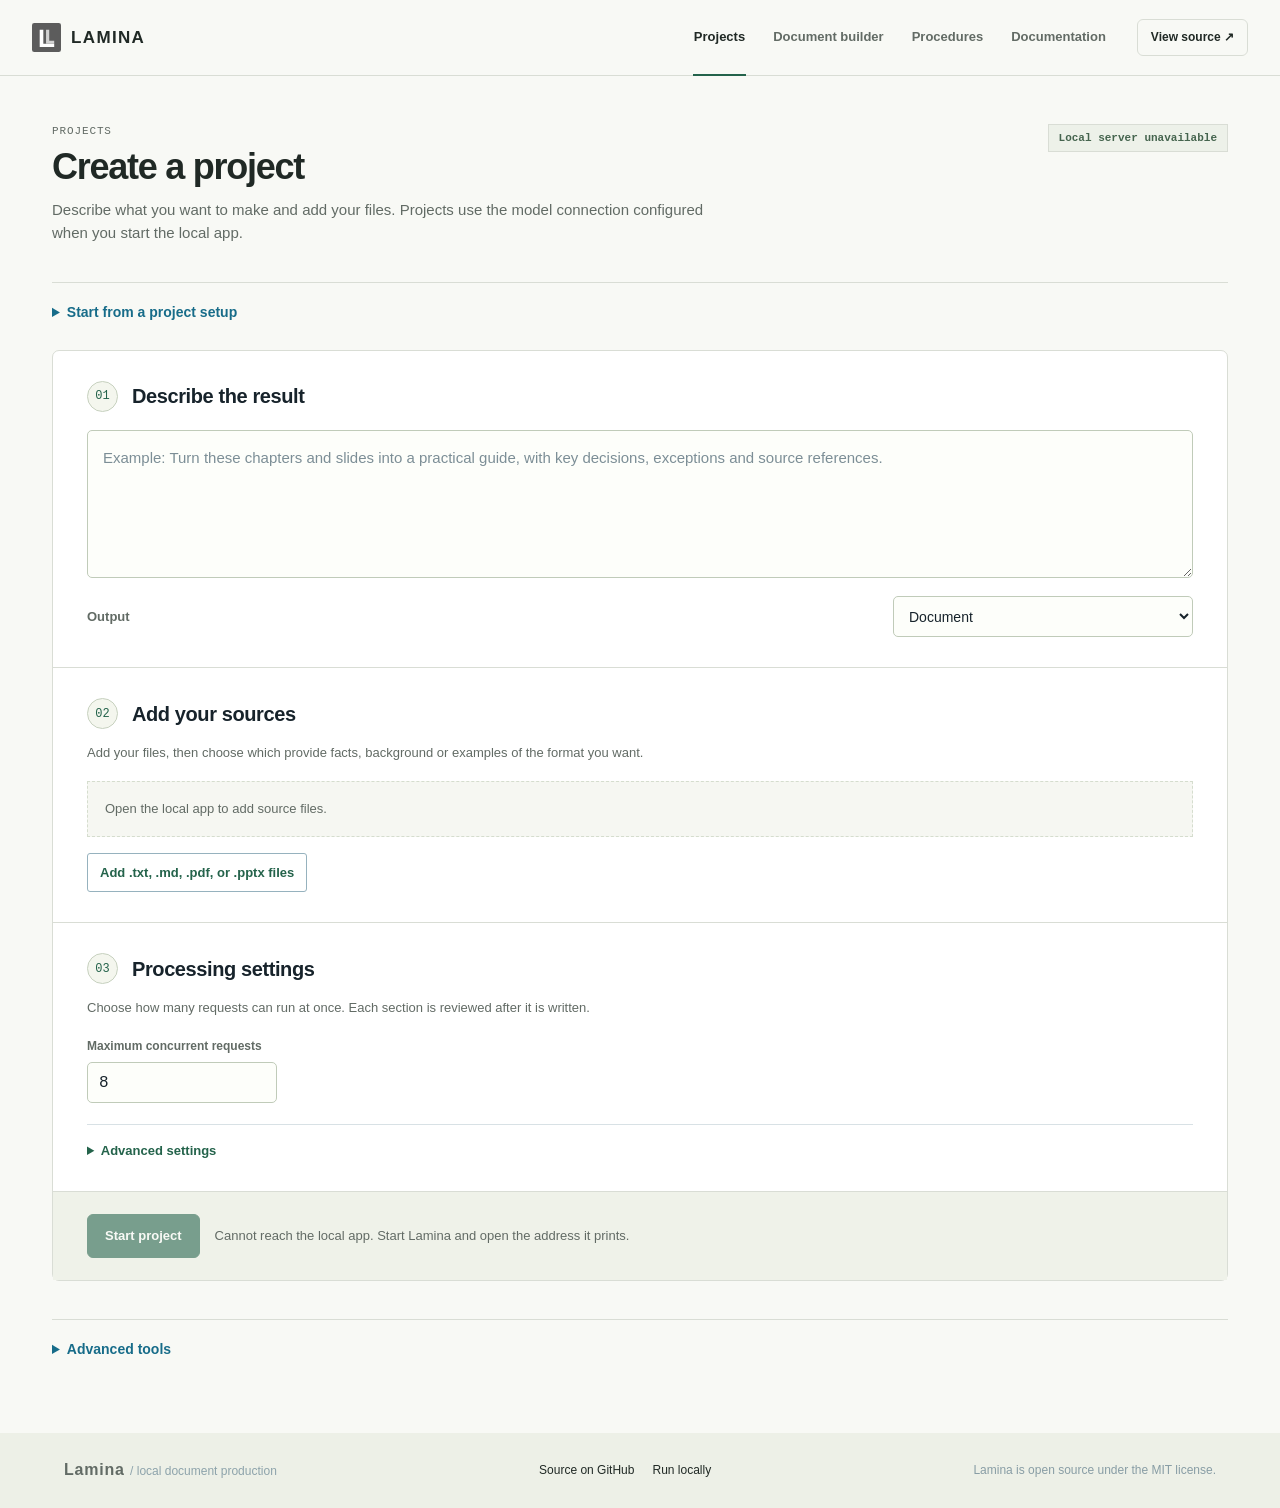
==== commit ead13d96: "Separate the public website from the app and fix evidence recovery and batch completion" ====
--- a/src/lamina/studio/index.html
+++ b/src/lamina/studio/index.html
@@ -8,16 +8,13 @@
       name="description"
       content="An open-source Python framework for turning documents into reference guides, podcasts and practice exams. Parallel model calls, source citations and reusable work."
     />
-    <title>Lamina — Build from your sources</title>
+    <title>Lamina — Local projects</title>
     <link rel="icon" href="assets/mark.svg" type="image/svg+xml" />
-    <link rel="stylesheet" href="inspector.css" />
     <link rel="stylesheet" href="styles.css" />
     <link rel="stylesheet" href="method-workbench.css" />
     <link rel="stylesheet" href="production-workbench.css" />
     <link rel="stylesheet" href="product.css" />
-    <script src="inspector.js" defer></script>
     <script src="app.js" defer></script>
-    <script src="method-trace.js" defer></script>
     <script src="method-workbench.js" defer></script>
     <script src="production-workbench.js" defer></script>
     <script src="workflow-guide.js" defer></script>
@@ -29,9 +26,9 @@
         ><img src="assets/mark.svg" alt="" width="32" height="32" /><span>LAMINA</span></a
       >
       <nav class="nav" aria-label="Primary">
-        <button type="button" class="nav-link is-active" data-view="overview" aria-current="page">Overview</button>
-        <button type="button" class="nav-link" data-view="workflows">Create a project</button>
-        <button type="button" class="nav-link" data-view="examples">Examples</button>
+        <button type="button" class="nav-link is-active" data-view="workflows" aria-current="page">Projects</button>
+        <button type="button" class="nav-link" data-view="studio">Document builder</button>
+        <button type="button" class="nav-link" data-view="procedures">Procedures</button>
         <a class="nav-link" href="https://github.com/FadiBahodi/lamina/blob/main/docs/README.md">Documentation</a>
       </nav>
       <a
@@ -43,61 +40,11 @@
     </header>
 
     <main id="main">
-      <section class="view is-active overview-view" id="view-overview" aria-labelledby="page-title">
-        <div class="home-hero">
-          <div class="hero-copy">
-            <p class="eyebrow">Guides, scripts and practice exams from your documents</p>
-            <h1 id="page-title">Build from<br>your sources.</h1>
-            <p class="hero-description">Turn a collection of documents into a flashcard deck, a reference guide, a podcast in episodes or a practice exam. Lamina reads the sources in parallel, keeps every claim tied to its passage, and saves work you can reuse.</p>
-            <div class="hero-actions"><a class="button button-primary" href="#use-cases">Explore use cases <span aria-hidden="true">↓</span></a><a class="button button-secondary" href="#install">Run it locally</a></div>
-            <p class="hero-meta">Python framework · Local browser app · Your model connection</p>
-          </div>
-          <div class="hero-drawing" aria-label="A planned document project: source files feed readers, a shared outline coordinates parallel writing and review, and completed sections form the result.">
-            <div class="drawing-caption"><span>A planned project</span><span class="drawing-status">Completed calls saved</span></div>
-            <div class="file-stack"><span><b>PDF</b> Reference chapters</span><span><b>PPTX</b> Course slides</span><span><b>MD</b> Notes &amp; protocols</span></div>
-            <div class="drawing-connector" aria-hidden="true">↓</div>
-            <div class="drawing-readers"><span>Read</span><span>Read</span><span>Read</span></div>
-            <div class="drawing-connector" aria-hidden="true">↓</div>
-            <div class="drawing-plan">A shared outline<span>Each section gets its own sources and context.</span></div>
-            <div class="drawing-branches"><div><span>Write</span><i aria-hidden="true">↓</i><span>Review</span></div><div><span>Write</span><i aria-hidden="true">↓</i><span>Review</span></div><div><span>Write</span><i aria-hidden="true">↓</i><span>Review</span></div></div>
-            <div class="drawing-result"><span>Reference guide</span><span>HTML / PDF / Markdown</span></div>
-            <p class="drawing-note">Worker count is configurable. Each section moves ahead when its inputs are ready.</p>
-          </div>
-        </div>
-        <section class="home-section use-cases" id="use-cases" aria-labelledby="workflow-title">
-          <div class="home-heading"><h2 id="workflow-title">What you can make</h2><p>The output determines how the work is divided. Start with a setup, then adapt it to your sources and audience.</p></div>
-          <div id="workflow-explorer"><p class="loading">Loading use cases…</p></div>
-        </section>
-        <section class="home-section architecture" id="architecture" aria-labelledby="architecture-title">
-          <div class="home-heading"><h2 id="architecture-title">The work behind the output</h2><p>A model decides what belongs together and how to explain it. Lamina manages the inputs, dependencies and saved results around those decisions.</p></div>
-          <div class="mechanism-grid">
-            <article><span class="mechanism-number">01</span><h3>Divide by the task</h3><p>Small inputs can go straight to a writer. Larger collections go through reading and planning. An agent can also supply its own sections and source assignments.</p><a href="https://github.com/FadiBahodi/lamina/blob/main/docs/production.md#choose-a-workflow">Workflow options ↗</a></article>
-            <article><span class="mechanism-number">02</span><h3>Give workers the context they need</h3><p>Writers follow one plan, with their section’s sources, nearby section summaries and chosen shared context. In a custom workflow, a job can wait for another job’s completed output.</p><a href="https://github.com/FadiBahodi/lamina/blob/main/docs/methods.md">Dependencies and worker inputs ↗</a></article>
-            <article><span class="mechanism-number">03</span><h3>Keep useful work</h3><p>Completed requests are cached. Revise a section or resume an interrupted project: unchanged requests reuse their saved results, while affected work runs again.</p><a href="https://github.com/FadiBahodi/lamina/blob/main/docs/production.md#reuse-revision-and-failure">Caching and revision ↗</a></article>
-            <article><span class="mechanism-number">04</span><h3>Check the finished result</h3><p>Review compares each draft with its sources. Practice questions get a blind solve and a marking check. Reports retain unresolved findings and work left out.</p><a href="https://github.com/FadiBahodi/lamina/blob/main/docs/quality-evaluation.md">Quality evaluation ↗</a></article>
-          </div>
-          <div class="engineering-note"><div><h3>Parallel where it helps.</h3><p>Every reader window is one independent call. Planning starts on the pages already read. Writing and review proceed section by section under a shared call limit, and each podcast section is spoken the moment it is reviewed.</p></div><div class="engineering-links"><a href="https://github.com/FadiBahodi/lamina/blob/main/docs/architecture.md">Read the architecture</a><a href="https://github.com/FadiBahodi/lamina/blob/main/docs/benchmarks.md">See execution measurements</a></div></div>
-        </section>
-        <section class="home-section example-feature" aria-labelledby="example-title">
-          <div><p class="eyebrow">Try an example</p><h2 id="example-title">Follow a guide from source to revision.</h2><p>Open a small engineering guide, inspect the supporting passages, then compare a revised section with the original. The bundled example uses fixed model responses so it runs without an API key.</p><button class="button button-primary" type="button" data-view="workflows" data-open-replay>Explore the example</button><a class="plain-link" href="examples/production/index.html">Read the finished guide ↗</a></div>
-          <div class="example-page"><span class="page-running">EXAMPLE OUTPUT / ENGINEERING</span><h3>When may a retried worker publish?</h3><p>A lease lets a worker hold a job temporarily. A fencing token distinguishes the current owner from a worker whose lease has expired.</p><div class="source-line">Source passage → Section draft → Review → Revision</div><p class="example-caption">Open the guide to read the full example and its citations.</p></div>
-        </section>
-        <section class="home-section install-section" id="install" aria-labelledby="install-title">
-          <div><h2 id="install-title">Run it on your machine</h2><p>Install Lamina and open the local app. The example works immediately; connect a model to process your own files.</p><p>Use the same engine from the browser, the command line or Python. Custom workflow definitions can be saved in JSON and shared with another agent.</p><div class="install-links"><a href="https://github.com/FadiBahodi/lamina/blob/main/docs/adapters.md">Connect a model</a><a href="https://github.com/FadiBahodi/lamina/blob/main/docs/methods.md">Build a custom workflow</a></div></div>
-          <div class="install-code"><div><span>Terminal · Python 3.11+</span><button type="button" id="copy-install">Copy</button></div><pre><code id="install-command">git clone https://github.com/FadiBahodi/lamina.git
-cd lamina
-python -m venv .venv
-source .venv/bin/activate
-pip install '.[pdf,slides,http,tokens]'
-lamina app</code></pre><p>On Windows, activate with <code>.venv\Scripts\activate</code>.</p></div>
-        </section>
-        <section class="home-section home-limits" aria-labelledby="limits-title"><h2 id="limits-title">Before you run a project</h2><p>The public site contains examples; your files and model connection belong in the local app. Generated material needs review. Audio requires a connected speech service, and live oral exams are not supported. Model quality, cost and speed depend on the task and provider; the published benchmarks describe their test workloads.</p><a href="https://github.com/FadiBahodi/lamina/blob/main/docs/architecture-status.md">Full capability reference ↗</a></section>
-      </section>
-
-      <section class="view" id="view-workflows" aria-labelledby="workflows-title" hidden>
-        <div class="project-heading"><div><span class="section-index">PROJECTS</span><h2 id="workflows-title">Create a project</h2><p>Describe what you want to make, add your files and choose a model connection in the local app.</p></div><span class="project-mode" id="project-mode">Checking local app…</span></div>
+      <section class="view is-active" id="view-workflows" aria-labelledby="workflows-title">
+        <div class="project-heading"><div><span class="section-index">PROJECTS</span><h2 id="workflows-title">Create a project</h2><p>Describe what you want to make and add your files. Projects use the model connection configured when you start the local app.</p></div><span class="project-mode" id="project-mode">Checking local app…</span></div>
+        <details class="advanced-workflow"><summary>Start from a project setup</summary><div id="workflow-explorer"><p class="loading">Loading project setups…</p></div></details>
         <div id="production-workbench"><p class="loading">Loading project form…</p></div>
-        <details class="advanced-workflow"><summary>Advanced tools</summary><p>Define your own jobs and dependencies, or use the fixed-format document builder.</p><div id="method-workbench"><p class="loading">Loading method editor…</p></div><div class="workbench-secondary"><button type="button" class="text-button" data-view="studio">Fixed-format document builder</button><button type="button" class="text-button" data-view="procedures">Document settings</button><button type="button" class="text-button" data-view="examples">Example outputs</button></div></details>
+        <details class="advanced-workflow"><summary>Advanced tools</summary><p>Define your own jobs and dependencies, or use the fixed-format document builder.</p><div id="method-workbench"><p class="loading">Loading method editor…</p></div><div class="workbench-secondary"><button type="button" class="text-button" data-view="studio">Fixed-format document builder</button><button type="button" class="text-button" data-view="procedures">Document settings</button></div></details>
       </section>
 
       <section
@@ -106,14 +53,14 @@
         aria-labelledby="studio-title"
         hidden
       >
-        <nav class="workbench-nav" aria-label="Workbench"><button type="button" data-view="workflows">Projects</button><button type="button" data-view="studio">Document builder</button><button type="button" data-view="examples">Example outputs</button><button type="button" data-view="procedures">Document settings</button></nav>
+        <nav class="workbench-nav" aria-label="Workbench"><button type="button" data-view="workflows">Projects</button><button type="button" data-view="studio">Document builder</button><button type="button" data-view="procedures">Document settings</button></nav>
         <div class="section-heading">
           <div>
             <span class="section-index">BUILD / LOCAL PRODUCTION</span>
             <h2 id="studio-title">Build from your documents.</h2>
           </div>
           <p>
-            This builder uses a fixed document format. For a flexible outline, use Create a project.
+            This builder uses a fixed document format. To have a model organize the sections, use Projects.
           </p>
         </div>
         <div class="section-heading production-heading">
@@ -125,7 +72,7 @@
           </div>
           <p>
             <span class="mode-pill" id="mode-pill">Checking local mode…</span>
-            <span id="mode-description">The public example is ready to explore. Local production requires a connected model.</span>
+            <span id="mode-description">Checking the local server and model connection.</span>
           </p>
         </div>
         <div class="desk-grid">
@@ -136,39 +83,10 @@
                 <div>
                   <h3 id="sources-title">Sources</h3>
                   <p>
-                    Start with the published example or bring your own material.
+                    Choose the documents you want to use for this run.
                   </p>
                 </div>
               </div>
-              <div
-                class="example-collection"
-                id="example-collection"
-                aria-label="Published example source collection"
-              >
-                <div class="collection-head">
-                  <div>
-                    <span class="small-label">PUBLISHED EXAMPLE COLLECTION</span
-                    ><strong>Resilient workflow engineering</strong
-                    ><span
-                      >3 original source notes · 7 extracted ideas · 3
-                      lessons</span
-                    >
-                  </div>
-                  <button
-                    type="button"
-                    class="text-button"
-                    data-view="examples"
-                  >
-                    Inspect source →
-                  </button>
-                </div>
-                <div class="collection-files" id="collection-files">
-                  <span>01 · Leases &amp; owner tokens</span
-                  ><span>02 · Idempotency &amp; effects</span
-                  ><span>03 · Evidence &amp; release</span>
-                </div>
-              </div>
-              <div class="source-divider"><span>YOUR COLLECTION</span></div>
               <label class="dropzone" id="dropzone" for="source-input"
                 ><span class="drop-icon" aria-hidden="true">＋</span
                 ><strong>Add source files</strong
@@ -181,8 +99,7 @@
               /></label>
               <div class="source-list" id="source-list" aria-live="polite">
                 <p class="empty-small">
-                  No local files selected. Browse the original example below to
-                  see the complete workflow.
+                  No local files selected. Add files above to begin.
                 </p>
               </div>
               <div class="source-actions">
@@ -253,10 +170,10 @@
                   type="button"
                   id="run-button"
                 >
-                  Explore the example <span aria-hidden="true">↗</span>
+                  Checking model connection…
                 </button>
                 <p id="run-guidance">
-                  Public demo. Run the local app to generate from your files.
+                  Connect a model and store your sources to start a run.
                 </p>
               </div>
               <div
@@ -274,16 +191,8 @@
               <p id="output-description"></p>
             </div>
             <div id="output-preview" class="output-preview" aria-live="polite">
-              <span class="small-label">PUBLISHED BUILD</span>
-              <p>Loading example guide…</p>
+              <p>Your completed run will appear here.</p>
             </div>
-            <button
-              type="button"
-              class="aside-example-link"
-              data-view="examples"
-            >
-              Open complete document <span aria-hidden="true">↗</span>
-            </button>
             <div id="output-list" class="output-list"></div>
             <div class="aside-foot">
               <span class="small-label">SOURCE REFERENCES</span>
@@ -301,7 +210,7 @@
         aria-labelledby="procedures-title"
         hidden
       >
-        <nav class="workbench-nav" aria-label="Workbench"><button type="button" data-view="workflows">Projects</button><button type="button" data-view="studio">Document builder</button><button type="button" data-view="examples">Example outputs</button><button type="button" data-view="procedures">Document settings</button></nav>
+        <nav class="workbench-nav" aria-label="Workbench"><button type="button" data-view="workflows">Projects</button><button type="button" data-view="studio">Document builder</button><button type="button" data-view="procedures">Document settings</button></nav>
         <div class="section-heading">
           <div>
             <span class="section-index"
@@ -335,70 +244,13 @@
         </div>
       </section>
 
-      <section
-        class="view"
-        id="view-examples"
-        aria-labelledby="examples-title"
-        hidden
-      >
-
-        <div class="section-heading">
-          <div>
-            <span class="section-index">EXAMPLES / PUBLISHED ARTIFACTS</span>
-            <h2 id="examples-title">Example outputs</h2>
-          </div>
-          <p>
-            Original engineering material and a separate short-answer exercise.
-            Open the published documents and their source records.
-          </p>
-        </div>
-        <div class="example-switch" role="tablist" aria-label="Example output">
-          <button
-            type="button"
-            role="tab"
-            id="example-engineering-tab"
-            aria-controls="example-engineering"
-            aria-selected="true"
-          >
-            Engineering field guide</button
-          ><button
-            type="button"
-            role="tab"
-            id="example-samp-tab"
-            aria-controls="example-samp"
-            aria-selected="false"
-          >
-            Practice exam
-          </button>
-        </div>
-        <div
-          id="example-engineering"
-          class="example-panel"
-          role="tabpanel"
-          aria-labelledby="example-engineering-tab"
-        >
-          <p class="loading">Loading the example guide…</p>
-        </div>
-        <div
-          id="example-samp"
-          class="example-panel"
-          role="tabpanel"
-          aria-labelledby="example-samp-tab"
-          hidden
-        >
-          <p class="loading">Loading practice exam…</p>
-        </div>
-      </section>
-
-
     </main>
     <footer class="footer">
       <div class="footer-brand">
         Lamina <span>/ local document production</span>
       </div>
       <div>
-        <a href="workbench/">Study reader</a
-        ><a
+        <a
           href="https://github.com/FadiBahodi/lamina"
           rel="noopener noreferrer"
           >Source on GitHub</a
--- a/src/lamina/studio/styles.css
+++ b/src/lamina/studio/styles.css
@@ -12,7 +12,7 @@
 button:disabled{cursor:not-allowed;opacity:.5}
 a{color:inherit}
 p{margin:0}
-[hidden],.view[hidden],.example-panel[hidden]{display:none!important}
+[hidden],.view[hidden]{display:none!important}
 :focus-visible{outline:3px solid #3aaac1;outline-offset:3px}
 .skip{position:absolute;left:-9999px;top:8px;padding:8px 12px;background:var(--night);color:#fff;z-index:100}
 .skip:focus{left:8px}
@@ -27,12 +27,11 @@
 .header-link:hover{border-color:var(--cyan);color:var(--cyan)}
 main{min-width:0}
 .view{max-width:1440px;margin:auto;padding:58px clamp(24px,5vw,78px) 92px}
-.overview-view{max-width:none;padding:0}
 .section-index,.small-label,.mono-label{display:block;font:700 11px/1.4 var(--mono);letter-spacing:.08em;text-transform:uppercase;color:var(--blue)}
 .view h2{font-size:clamp(29px,3vw,44px);line-height:1.12;letter-spacing:-.035em;margin:9px 0 0;font-weight:680}
 .view h3{letter-spacing:-.02em}
-.section-heading,.execution-heading{display:flex;justify-content:space-between;align-items:end;gap:40px;margin-bottom:28px}
-.section-heading>p,.execution-heading>p{max-width:460px;font-size:14px;color:var(--muted)}
+.section-heading{display:flex;justify-content:space-between;align-items:end;gap:40px;margin-bottom:28px}
+.section-heading>p{max-width:460px;font-size:14px;color:var(--muted)}
 .button{display:inline-flex;align-items:center;justify-content:center;gap:8px;min-height:42px;padding:10px 16px;border:1px solid transparent;border-radius:3px;text-decoration:none;font-size:13px;font-weight:700}
 .button-primary{background:#147d9d;border-color:#147d9d;color:#fff}
 .button-primary:hover:not(:disabled){background:#0b667f}
@@ -41,65 +40,6 @@
 .text-button,.card-link{border:0;border-bottom:1px solid currentColor;background:transparent;padding:2px 0;color:#136b8b;font-size:13px;font-weight:700;text-decoration:none}
 .text-button:hover,.card-link:hover{color:#103c51}
 .loading,.empty-small,.inline-note{font-size:13px;color:#6c7a83}
-.product-intro{background:var(--night);color:#f2f7f8;padding:clamp(70px,8vw,126px) max(clamp(24px,5vw,78px),calc((100vw - 1284px)/2)) 100px;border-bottom:1px solid #1f3038}
-.product-intro .section-index{color:var(--cyan)}
-.product-intro h1{max-width:1200px;margin:20px 0 37px;font-size:clamp(46px,5.5vw,82px);line-height:1.04;letter-spacing:-.055em;font-weight:690}
-.intro-columns{display:grid;grid-template-columns:minmax(0,1fr) minmax(300px,.65fr);gap:80px;align-items:start}
-.product-summary{max-width:720px;color:#c8d5da;font-size:clamp(18px,1.7vw,23px);line-height:1.48}
-.intro-actions{display:flex;flex-wrap:wrap;align-items:center;gap:10px}
-.intro-actions .button{min-height:45px}
-.intro-actions .button-secondary{color:#e8f4f7;border-color:#59717b}
-.intro-actions .button-secondary:hover{color:var(--cyan);border-color:var(--cyan)}
-.intro-actions span{flex:0 0 100%;margin-top:9px;color:#93aab4;font:12px/1.4 var(--mono)}
-.execution,.product-scope,.design-row{max-width:1440px;margin:auto;padding:70px clamp(24px,5vw,78px)}
-.execution{scroll-margin-top:80px}
-.execution-heading .section-index{color:#176e8f}
-#method-trace{min-height:380px;background:#101820;color:#eaf4f5;border:1px solid #30414b;border-radius:5px;overflow:hidden}
-#method-trace>.loading{padding:30px;color:#b6cbd0}
-.trace-tabs{display:flex;gap:0;overflow-x:auto;border-bottom:1px solid #33454e;background:#111c25}
-.trace-tabs button{flex:0 0 auto;border:0;border-right:1px solid #33454e;background:transparent;color:#a6bec8;padding:15px 20px;font:600 12px/1.3 var(--mono)}
-.trace-tabs button:hover,.trace-tabs button[aria-selected=true]{background:#1c2d38;color:#fff}
-.trace-tabs button[aria-selected=true]{box-shadow:inset 0 -3px var(--cyan)}
-.trace-layout{display:grid;grid-template-columns:minmax(280px,.38fr) minmax(0,.62fr);min-height:400px}
-.trace-map{min-width:0;border-right:1px solid #33454e;background:#111a22;padding:22px 24px}
-.trace-graph{display:grid;grid-template-columns:repeat(2,minmax(0,1fr));align-content:start;gap:11px;margin:15px 0}
-.trace-node{width:100%;min-height:125px;text-align:left;border:1px solid #40525b;border-radius:4px;background:#17252e;color:#e8f1f3;padding:17px}
-.trace-node:nth-of-type(3){grid-column:1/-1}
-.trace-node:hover,.trace-node.selected{border-color:var(--cyan);background:#1c323c}
-.trace-node[data-status=cached]{border-left:3px solid #e1b77c}
-.trace-node[data-status=executed]{border-left:3px solid #67d1a7}
-.trace-node strong,.trace-node b{display:block;font-size:15px;margin:5px 0}
-.trace-node small,.trace-node span{font:11px/1.4 var(--mono);color:#a7c0c9}
-.trace-edge{grid-column:1/-1;min-height:13px;text-align:center;color:#73919d;font:14px/1 var(--mono)}
-.trace-map-note{margin:8px 0 0;color:#9cb3bc;font-size:12px}
-.trace-observation{margin-top:24px;padding:14px;border:1px solid #6f6078;background:#251f2b;color:#efdfed;font-size:13px}
-.trace-observation p{margin-top:8px}
-.trace-detail{min-width:0;padding:26px 30px 34px}
-.trace-detail-heading{display:flex;justify-content:space-between;gap:12px;align-items:start}
-.trace-instruction{color:#bbced4;font-size:14px}
-.trace-detail h3{font-size:24px;margin:5px 0 12px;line-height:1.2}
-.trace-label{color:var(--cyan);font:700 11px/1.4 var(--mono);letter-spacing:.06em;text-transform:uppercase}
-.trace-meta{color:#a6bcc4;font:12px/1.45 var(--mono)}
-.trace-summary{display:flex;justify-content:space-between;align-items:center;gap:18px;margin:0;padding:17px 24px;border-bottom:1px solid #33454e;color:#d8e6e9;font-size:14px;line-height:1.5}
-.trace-reason,.trace-output{color:#d8e6e9;font-size:14px;line-height:1.6}
-.trace-code,.trace-detail pre{white-space:pre-wrap;overflow-wrap:anywhere;background:#0b1218;color:#d9f1f4;border:1px solid #3a525e;border-radius:3px;padding:17px;margin:16px 0;font:12px/1.6 var(--mono);max-height:330px;overflow:auto}
-.trace-detail code{font-family:var(--mono)}
-.trace-foot{display:flex;justify-content:space-between;flex-wrap:wrap;gap:12px;padding:13px 24px;border-top:1px solid #33454e;color:#98aeb8;font:11px/1.4 var(--mono)}
-.trace-foot a{color:var(--cyan)}
-.product-scope{border-top:1px solid var(--line)}
-.application-grid{display:grid;grid-template-columns:1fr 1fr;gap:18px;margin-top:30px}
-.application-grid article,.systems-grid article{min-width:0;background:#fff;border:1px solid var(--line);border-radius:4px;padding:28px}
-.application-grid h3,.systems-grid h3{font-size:24px;line-height:1.2;margin:13px 0}
-.application-grid p,.systems-grid p{color:var(--muted);font-size:14px;line-height:1.6}
-.application-grid .text-button{display:inline-block;margin:20px 17px 0 0}
-.mini-pipeline{display:flex;gap:4px;overflow-x:auto;margin:22px 0 0}
-.mini-pipeline span{flex:1 0 auto;border:1px solid #d5e0e3;background:#f5f9fa;padding:8px;text-align:center;font:11px/1.2 var(--mono);color:#44616c}
-.mini-pipeline span+span:before{content:"→";margin-right:8px;color:#688997}
-.method-code{white-space:pre-wrap;overflow-wrap:anywhere;background:#101a21;color:#d7edf1;border:1px solid #354e59;border-radius:3px;padding:18px;margin:20px 0 0;font:12px/1.6 var(--mono)}
-.design-row{display:grid;grid-template-columns:.8fr 1.2fr;gap:70px;border-top:1px solid var(--line);padding-top:58px;padding-bottom:82px}
-.design-row h2{max-width:440px}
-.design-row p{max-width:680px;margin:0 0 15px;color:var(--muted);font-size:16px}
-.design-row .text-button{display:inline-block;margin-top:7px}
 .footer{display:flex;align-items:center;justify-content:space-between;gap:22px;padding:25px clamp(24px,5vw,78px);background:#0d1117;color:#c5d2d7;font-size:12px}
 .footer-brand{font-size:16px;font-weight:800;letter-spacing:.05em}
 .footer-brand span{font-size:12px;font-weight:400;letter-spacing:0;color:#8da3ab}
@@ -117,14 +57,6 @@
 .production-heading{border-top:1px solid var(--line);padding-top:32px;margin-top:32px}
 .mode-pill{display:block;width:max-content;border:1px solid #7bb9c9;border-radius:3px;background:#e8f7fa;color:#126c84;padding:4px 8px;margin-bottom:8px;font:700 11px var(--mono)}
 .mode-pill.local{background:#e5f6ee;border-color:#85c9a8;color:#187b56}
-.example-collection{border:1px solid #d1dce0;background:#f8fbfc;padding:17px}
-.collection-head{display:flex;justify-content:space-between;gap:20px;align-items:start}
-.collection-head strong,.collection-head span{display:block}
-.collection-head strong{font-size:15px;margin:6px 0}
-.collection-head div>span:last-child,.collection-files{font-size:12px;color:#64757e}
-.collection-files{display:flex;flex-wrap:wrap;gap:12px;margin-top:16px;padding-top:12px;border-top:1px solid #dce5e8}
-.source-divider{display:flex;align-items:center;gap:12px;margin:19px 0;color:#596e78;font:700 11px var(--mono)}
-.source-divider:before,.source-divider:after{content:"";height:1px;background:var(--line);flex:1}
 .dropzone,.import-box{position:relative;display:flex;flex-direction:column;align-items:center;justify-content:center;gap:5px;min-height:112px;border:1px dashed #8ea7b1;background:#f7fafb;color:#40545e;text-align:center;cursor:pointer;padding:18px}
 .dropzone:hover,.dropzone.drag-over,.import-box:hover{border-color:#1583a1;background:#eaf6f9}
 .dropzone strong{font-size:15px;color:var(--ink)}
@@ -159,11 +91,7 @@
 .aside-top h3{font-size:25px;margin:8px 0}
 .aside-top p{color:var(--muted);font-size:13px}
 .output-preview{background:#fff;border:1px solid var(--line);padding:20px;margin:22px 0 14px}
-.output-preview h4{font-size:19px;line-height:1.2;margin:8px 0}
 .output-preview p{font-size:13px;color:#40535d}
-.output-preview blockquote{border-left:2px solid #1c83a0;margin:12px 0;padding-left:12px;color:#52656e}
-.preview-meta{border-top:1px solid var(--line);padding-top:10px;margin-top:15px;color:#607884;font:11px/1.5 var(--mono)}
-.aside-example-link{align-self:flex-start;border:0;border-bottom:1px solid currentColor;background:transparent;padding:2px 0;color:#126c88;font-weight:700;font-size:13px}
 .output-list{margin-top:25px}
 .output-row{display:flex;align-items:center;gap:10px;padding:12px 0;border-top:1px solid #d0dcdf;font-size:13px}
 .output-row span{width:20px;color:#1b839f;font-size:18px}
@@ -191,73 +119,11 @@
 .procedure-edit summary{cursor:pointer;font-weight:700;color:#126c88}
 .procedure-form{display:grid;gap:14px;margin-top:17px}
 .form-field{display:grid;gap:5px;font-size:12px;font-weight:700;color:#4e626c}
-.form-field input,.form-field textarea,.samp-answer{width:100%;padding:10px 12px;border:1px solid #aebfc6;border-radius:3px;background:#fff;color:var(--ink);font-size:14px}
+.form-field input,.form-field textarea{width:100%;padding:10px 12px;border:1px solid #aebfc6;border-radius:3px;background:#fff;color:var(--ink);font-size:14px}
 .output-fieldset{display:flex;flex-wrap:wrap;gap:12px;border:1px solid var(--line);padding:14px}
 .output-fieldset legend{font-weight:700;font-size:13px}
 .output-fieldset label{display:flex;align-items:center;gap:5px;font-size:13px}
-.example-switch{display:flex;gap:4px;border-bottom:1px solid var(--line);margin-bottom:23px;overflow:auto}
-.example-switch button{flex:0 0 auto;border:0;border-bottom:3px solid transparent;background:transparent;padding:13px 16px;color:#566e78;font-weight:700;font-size:13px}
-.example-switch button[aria-selected=true]{border-color:#1b839f;color:var(--ink)}
-.example-panel{min-height:350px}
-.example-head{display:grid;grid-template-columns:1fr minmax(250px,.85fr);gap:30px;align-items:center;margin-bottom:25px}
-.example-head h3{font-size:28px;margin:8px 0}
-.example-head p{font-size:14px;color:var(--muted)}
-.example-image{margin:0;padding:12px;background:#eef4f5;border:1px solid var(--line)}
-.example-image img{display:block;width:100%;height:auto}
-.example-image figcaption{font-size:11px;color:var(--muted);padding-top:7px}
-.example-grid{display:grid;grid-template-columns:minmax(0,.8fr) minmax(0,1.2fr);gap:16px}
-.example-card{min-width:0;background:#fff;border:1px solid var(--line);padding:23px}
-.example-card h4{font-size:20px;margin:7px 0 12px}
-.example-card p{font-size:13px;color:#4f626b}
-.source-paper{margin-top:17px;padding:18px;border:1px solid var(--line);background:#f7fafb}
-.source-paper h5{font-size:13px;margin:0 0 7px}
-.source-paper p{font-size:13px;color:#3c505a}
-.quote{margin:14px 0;border-left:2px solid #2791a9;padding-left:12px}
-.quote cite{display:block;margin-top:5px;color:#71818a;font-size:11px}
-.merge-flow{display:grid;grid-template-columns:1fr auto 1fr;gap:10px;align-items:center;margin:16px 0}
-.merge-node{min-width:0;background:#f6f9fa;border:1px solid var(--line);padding:14px}
-.merge-node strong,.merge-node small{display:block}
-.merge-node small{font-size:11px;color:var(--muted)}
-.merge-arrow,.dependency-arrow{color:#1b8ba7;font-size:20px}
-.merge-result,.question-preview{background:#eff8fa;border:1px solid #cae4ea;padding:15px;margin:14px 0}
-.merge-result strong{font-size:16px}
-.dependency-map{display:flex;align-items:stretch;gap:8px;margin:18px 0;overflow:auto}
-.dependency-node{min-width:130px;flex:1;border-top:3px solid #268daa;background:#f0f8fa;padding:12px;font-size:12px}
-.dependency-node b{display:block}
-.dependency-arrow{align-self:center}
-.question-preview strong{display:block;font-size:12px}
-.question-preview details{margin-top:10px}
-.example-link{display:inline-block;margin-top:18px;color:#126c88;font-weight:700;font-size:13px}
-.samp-progress{display:flex;flex-wrap:wrap;gap:7px;margin:15px 0}
-.samp-progress button{border:1px solid var(--line);background:#fff;border-radius:3px;padding:7px 10px;font-size:12px}
-.samp-progress button[aria-current],.samp-progress button.active{border-color:#147e9d;background:#eaf7fa}
-.samp-step{border:1px solid var(--line);background:#f7fafb;padding:18px;margin:15px 0}
-.samp-prompt{font-weight:700;color:var(--ink)!important;margin:10px 0}
-.samp-reveal{border-left:2px solid #1685a2;padding-left:12px;color:#47636e;font-size:13px}
-.samp-answer-label{display:block;font-size:12px;font-weight:700;margin:13px 0 5px}
-.samp-answer{min-height:110px;resize:vertical}
-.samp-controls{display:flex;flex-wrap:wrap;align-items:center;gap:10px;margin:15px 0}
-.samp-controls button,.samp-examiner-toggle{border:1px solid #8ba8b4;border-radius:3px;background:#fff;color:#145c76;padding:8px 11px;font-size:12px;font-weight:700}
-.samp-mark-list{display:grid;gap:8px;margin:12px 0}
-.samp-mark-row{display:flex;gap:8px;align-items:start;padding:10px;border:1px solid var(--line);background:#fff;font-size:13px}
-.samp-locked{padding:16px;background:#f7fafb;border:1px solid var(--line)}
-.critical-label,.step-tag{color:#a25132;font:700 11px var(--mono)}
-.architecture-table{border:1px solid var(--line);background:#fff;margin:28px 0}
-.architecture-row{display:grid;grid-template-columns:minmax(150px,.23fr) minmax(0,.57fr) minmax(150px,.2fr);gap:24px;align-items:start;padding:20px 23px;border-bottom:1px solid var(--line)}
-.architecture-row:last-child{border:0}
-.architecture-row span{font-weight:700;font-size:14px}
-.architecture-row p{color:var(--muted);font-size:13px}
-.architecture-row code,.architecture-row a{overflow-wrap:anywhere;font:12px/1.5 var(--mono);color:#126c88}
-.systems-grid{display:grid;grid-template-columns:1fr 1fr;gap:18px;margin:28px 0 32px}
-.equation{display:block;padding:19px;border:1px solid #cadbe1;background:#f3f9fa;font:700 21px/1.3 var(--mono);margin:18px 0;color:#174b61;overflow-wrap:anywhere}
-.code-equation{font-size:15px}
-.method-inspector{border:1px solid var(--line);background:#fff;padding:23px;margin:35px 0}
-.method-inspector .section-heading{margin-bottom:15px}
-.architecture-reading{display:flex;flex-wrap:wrap;gap:15px;margin:24px 0}
-.architecture-reading a{color:#126c88;font-size:13px;font-weight:700}
 @media(max-width:1050px){
-  .intro-columns{gap:40px}
-  .trace-layout{grid-template-columns:minmax(240px,.42fr) minmax(0,.58fr)}
   .desk-grid{grid-template-columns:1fr}
   .desk-aside{border-left:0;border-top:1px solid var(--line)}
   .procedure-choices{grid-template-columns:repeat(2,minmax(0,1fr))}
@@ -270,100 +136,21 @@
   .nav-link{flex:0 0 auto;font-size:12px}
   .header-link{margin-left:auto;font-size:11px}
   .view{padding:36px 20px 68px}
-  .desktop-break{display:none}
-  .product-intro{padding:67px 20px 74px}
-  .product-intro h1{font-size:clamp(42px,8vw,60px)}
-  .intro-columns{grid-template-columns:1fr;gap:25px}
-  .product-summary{font-size:18px}
-  .execution,.product-scope,.design-row{padding:50px 20px}
-  .section-heading,.execution-heading{display:block}
-  .section-heading>p,.execution-heading>p{margin-top:15px}
-  .trace-layout,.application-grid,.design-row,.procedure-page,.example-head,.example-grid,.systems-grid{grid-template-columns:1fr}
-  .trace-map{border-right:0;border-bottom:1px solid #33454e}
-  .trace-detail{padding:21px}
-  .application-grid article{padding:22px}
+  .section-heading{display:block}
+  .section-heading>p{margin-top:15px}
+  .procedure-page{grid-template-columns:1fr}
   .footer{display:block;padding:24px 20px}
   .footer>div:nth-child(2){margin:15px 0}
-  .architecture-row{grid-template-columns:1fr;gap:6px;padding:17px}
   .desk-aside,.desk-block{padding:22px}
-  .collection-head{display:block}
-  .collection-head .text-button{margin-top:10px}
 }
 @media(max-width:480px){
-  .product-intro h1{font-size:42px}
-  .intro-actions .button{flex:1 0 100%}
-  .intro-actions span{font-size:11px}
-  .trace-tabs button{padding:11px 13px;font-size:11px}
-  .trace-graph{padding:15px;gap:8px}
-  .trace-node{padding:12px;min-height:112px}
-  .trace-node strong,.trace-node b{font-size:13px}
   .procedure-choices{grid-template-columns:1fr 1fr}
   .run-track i{display:none}
   .run-controls{align-items:stretch}
 }
-/* The paper and workbench share the same typography and navigation. */
-.paper-nav{display:flex;gap:30px;max-width:1440px;margin:auto;padding:22px clamp(24px,5vw,78px);border-bottom:1px solid var(--line);font:12px var(--mono)}
-.paper-nav a{color:var(--muted);text-decoration:none}
-.paper-nav a:hover{color:var(--blue)}
-.paper-section{max-width:1440px;margin:auto;padding:64px clamp(24px,5vw,78px);border-top:1px solid var(--line);scroll-margin-top:80px}
-.paper-section h2{max-width:850px;margin-bottom:28px}
-.paper-prose{display:grid;grid-template-columns:1fr 1fr;gap:36px;margin-top:28px}
-.paper-prose p{font-size:16px;line-height:1.75;color:var(--muted)}
-.design-flow{display:grid;grid-template-columns:repeat(4,1fr);border:1px solid var(--line);background:#fff}
-.design-flow>div{position:relative;padding:24px;border-right:1px solid var(--line)}
-.design-flow>div:last-child{border-right:0}
-.design-flow span{font:12px var(--mono);color:var(--blue)}
-.design-flow h3{font-size:20px;line-height:1.3;margin:20px 0 12px}
-.design-flow p{font-size:14px;color:var(--muted)}
-.figure-note{font-size:12px;line-height:1.6;color:var(--muted);margin-top:13px}
-.download-grid{display:grid;grid-template-columns:1fr 1fr;gap:48px}
-.download-grid h3{font-size:24px;margin-top:0}
-.download-grid p{color:var(--muted);margin-bottom:22px}
-.download-grid .text-button{display:inline-block;margin:16px}
 .workbench-nav{display:flex;gap:8px;border-bottom:1px solid var(--line);margin-bottom:35px;padding-bottom:15px;overflow:auto}
 .workbench-nav button{background:#fff;color:var(--muted);border:1px solid var(--line);border-radius:3px;font-size:13px;padding:10px 16px;white-space:nowrap}
 .workbench-nav button:hover{color:var(--blue);border-color:var(--blue)}
-.execution{scroll-margin-top:80px}
-@media(max-width:900px){.design-flow{grid-template-columns:1fr 1fr}.design-flow>div{border-bottom:1px solid var(--line)}.design-flow>div:nth-child(2){border-right:0}.design-flow>div:nth-child(n+3){border-bottom:0}}
-@media(max-width:760px){.paper-section{padding:42px 20px}.paper-prose,.download-grid{grid-template-columns:1fr;gap:20px}.paper-nav{gap:20px;padding:18px 20px;overflow:auto}.paper-prose p{font-size:15px}.design-flow{grid-template-columns:1fr}.design-flow>div{border-right:0;border-bottom:1px solid var(--line)!important}.design-flow>div:last-child{border-bottom:0!important}.download-grid .text-button{margin-left:0}.product-intro h1{font-size:41px}}
-
-.product-intro h1{max-width:1000px}
-.product-story,.scale-section,.overview-foot{max-width:1440px;margin:auto;padding:72px clamp(24px,5vw,78px);border-bottom:1px solid var(--line)}
-.product-story{display:grid;grid-template-columns:minmax(0,.76fr) minmax(0,1.24fr);gap:70px;align-items:start}
-.product-story h2,.overview-foot h2{font-size:clamp(31px,3vw,43px);line-height:1.13;letter-spacing:-.035em;margin:13px 0 17px}
-.product-story>div>p,.overview-foot p{color:var(--muted);font-size:16px;line-height:1.65;margin:0 0 23px}
-.story-flow{display:grid;grid-template-columns:1fr 1fr;border:1px solid var(--line);background:#fff}
-.story-flow>div{padding:23px;border-right:1px solid var(--line);border-bottom:1px solid var(--line)}
-.story-flow>div:nth-child(2n){border-right:0}.story-flow>div:nth-last-child(-n+2){border-bottom:0}
-.story-flow span{font:700 11px var(--mono);color:var(--blue)}
-.story-flow strong{display:block;margin:15px 0 6px;font-size:18px;line-height:1.25}
-.story-flow p{color:var(--muted);font-size:13px}
-.scale-section{padding-top:64px}
-.scale-lab{display:grid;grid-template-columns:minmax(260px,.32fr) minmax(0,.68fr);border:1px solid var(--line);background:#fff}
-.scale-controls{display:grid;align-content:start;gap:22px;padding:26px;border-right:1px solid var(--line)}
-.scale-controls label{display:grid;grid-template-columns:1fr auto;gap:7px;color:#49616c;font-size:13px;font-weight:700}
-.scale-controls strong{font:700 16px var(--mono);color:#176c89}
-.scale-controls input{grid-column:1/-1;width:100%;accent-color:#147d9d}
-.scale-assumption{border-top:1px solid var(--line);padding-top:15px;font-size:12px;line-height:1.55;color:#697c85}
-.scale-visual{display:flex;align-items:stretch;gap:0;min-width:0;padding:28px 25px;background:#f8fbfc}
-.scale-lane{flex:1;min-width:0;border:1px solid #cad9df;background:#fff;padding:18px}
-.scale-lane>span{display:block;font:700 10px var(--mono);letter-spacing:.05em;color:#28718a}
-.scale-lane>strong{display:block;margin-top:15px;font-size:15px}
-.scale-lane small{display:block;margin-top:8px;color:var(--muted);font-size:12px}
-.scale-waves{display:grid;gap:5px;margin:17px 0;max-height:155px;overflow:auto}
-.scale-wave{display:flex;gap:3px;min-height:12px}
-.scale-wave i{flex:1;min-width:3px;background:#55a8bd;border-radius:1px}
-.scale-gate{display:flex;flex-direction:column;justify-content:center;align-items:center;text-align:center;gap:5px;flex:0 0 120px;color:#335767;font-size:12px}
-.scale-gate>span{font-size:23px;color:#1c84a1}.scale-gate small{font-size:11px;color:#6f818a}
-.context-explainer{display:grid;grid-template-columns:.8fr 1fr 1.1fr;gap:25px;align-items:center;border-top:1px solid var(--line);padding-top:28px;margin-top:28px}
-.context-explainer h3{font-size:21px;line-height:1.25;margin:9px 0}
-.context-explainer>p{color:var(--muted);font-size:13px;line-height:1.6}
-.context-packet{display:grid;gap:3px;border:1px solid #bdd1d9;background:#f4f9fa;padding:10px}
-.context-packet span,.context-packet strong{padding:8px 10px;font:700 11px/1.25 var(--mono)}
-.context-packet span{color:#667d88;background:#e9f1f4}.context-packet strong{color:#114f66;background:#d4eaf0;border-left:3px solid #1989a7}
-.overview-foot{display:flex;justify-content:space-between;gap:60px}
-.overview-foot>div:first-child{max-width:670px}
-.overview-links{display:flex;flex-direction:column;align-items:flex-start;gap:14px;flex:0 0 230px}
 .project-heading{display:flex;justify-content:space-between;align-items:start;gap:35px}
 .project-heading h2{font-size:clamp(34px,3.5vw,48px);margin:8px 0 10px}
 .project-heading p{max-width:680px;color:var(--muted);font-size:15px}
@@ -372,43 +159,5 @@
 .advanced-workflow>summary{width:max-content;max-width:100%;cursor:pointer;font-size:14px;font-weight:700;color:#176c89}
 .advanced-workflow>p{max-width:800px;margin:12px 0 0;color:var(--muted);font-size:13px}
 .workbench-secondary{display:flex;flex-wrap:wrap;gap:21px;margin:30px 0 0}
-@media(max-width:1000px){.product-story,.context-explainer{grid-template-columns:1fr}.scale-lab{grid-template-columns:1fr}.scale-controls{border-right:0;border-bottom:1px solid var(--line)}}
-@media(max-width:760px){.product-story,.scale-section,.overview-foot{padding:51px 20px}.product-story{gap:28px}.overview-foot{display:block}.overview-links{margin-top:25px}.project-heading{display:block}.project-mode{display:inline-block;margin-top:17px}.scale-visual{padding:18px}}
-@media(max-width:480px){.story-flow{grid-template-columns:1fr}.story-flow>div{border-right:0;border-bottom:1px solid var(--line)!important}.story-flow>div:last-child{border-bottom:0!important}.scale-visual{display:block}.scale-gate{margin:12px 0}.scale-gate>span{transform:rotate(90deg)}.scale-lane{min-height:130px}}
-
-/* Workflow guide: a readable process beside the settings a user can reuse. */
-.workflow-guide,.performance-story{max-width:1440px;margin:auto;padding:64px clamp(24px,5vw,78px);border-bottom:1px solid var(--line)}
-.workflow-tabs{display:flex;gap:0;border-bottom:1px solid #bccbd1;overflow:auto}
-.workflow-tabs button{background:transparent;border:0;padding:17px 27px;color:#546975;font-size:16px;font-weight:650;white-space:nowrap}
-.workflow-tabs button[aria-selected=true]{color:#0c4657;box-shadow:inset 0 -3px #157d92;background:#e9f1f3}
-.workflow-tabs button:hover{background:#edf3f4}
-.workflow-panel{border:1px solid #d4dfe2;border-top:0;background:#fff}
-.workflow-intro{padding:30px 34px 24px;border-bottom:1px solid var(--line)}
-.workflow-intro h3{font-size:28px;line-height:1.2;margin:0 0 12px;max-width:800px}
-.workflow-intro p{max-width:890px;color:var(--muted);font-size:16px;line-height:1.65}
-.workflow-body{display:grid;grid-template-columns:minmax(0,1.6fr) minmax(260px,1fr)}
-.workflow-main{padding:30px 34px}
-.workflow-stages{list-style:none;padding:0;margin:0;display:grid;gap:0}
-.workflow-stages li{display:grid;grid-template-columns:38px 1fr;column-gap:18px;padding:0 0 26px;position:relative}
-.workflow-stages li:before{content:'';position:absolute;left:16px;top:34px;bottom:0;width:1px;background:#c4d5db}
-.workflow-stages li:last-child:before{display:none}
-.workflow-number{grid-row:1/3;border:1px solid #aac8d1;background:#f1f8f9;color:#245e70;height:34px;width:34px;display:grid;place-items:center;font:12px var(--mono);border-radius:4px}
-.workflow-stages h4{font-size:17px;margin:3px 0 7px;line-height:1.25}
-.workflow-stages p{color:var(--muted);font-size:14px;line-height:1.6}
-.workflow-reasoning{border-top:1px solid var(--line);padding-top:22px}
-.workflow-reasoning h4{font-size:14px;margin:18px 0 6px}.workflow-reasoning h4:first-child{margin-top:0}
-.workflow-reasoning p{font-size:14px;line-height:1.65;color:var(--muted)}
-.workflow-setup{background:#f1f5f6;border-left:1px solid var(--line);padding:30px}
-.workflow-setup h4{font-size:18px;margin:23px 0 9px}.workflow-setup p{font-size:14px;line-height:1.65;color:#425a66}
-.workflow-actions{display:flex;flex-direction:column;align-items:flex-start;gap:12px;margin-top:30px}.workflow-actions .button{font-size:13px}
-.performance-columns{display:grid;grid-template-columns:1fr 1fr;border:1px solid var(--line);background:#fff}
-.performance-columns article{padding:30px;min-width:0}.performance-columns article+article{border-left:1px solid var(--line)}
-.measure-label{font:11px/1.6 var(--mono);color:#2c6c7e}.performance-columns h3{font-size:24px;line-height:1.2;margin:15px 0 24px}
-.performance-columns p{font-size:14px;color:var(--muted);line-height:1.65;margin:22px 0 14px}.performance-columns a{font-size:13px;color:#15647c}
-.timing-bars{display:grid;gap:13px}.timing-bars>div{display:grid;grid-template-columns:83px 1fr 65px;align-items:center;gap:12px;font:12px var(--mono)}
-.timing-bars i{display:block;width:var(--bar);min-width:4px;height:13px;background:#33899c;border-radius:1px}.timing-bars b{font-weight:500;color:#315563}
-.timing-pair{display:grid;grid-template-columns:1fr 1fr;gap:25px;margin:34px 0 30px}.timing-pair b{display:block;font:35px/1.2 var(--mono);letter-spacing:-.07em;color:#214b5d}.timing-pair span{display:block;font-size:12px;color:var(--muted);margin-top:9px}
-.engineering-equation{display:grid;grid-template-columns:.9fr 1.2fr 1.3fr;align-items:center;gap:25px;margin-top:26px}.engineering-equation>span{font:11px/1.6 var(--mono);color:#48717d}.engineering-equation strong{font:24px/1.4 Georgia,serif;color:#193e50}.engineering-equation small{font-size:13px;color:var(--muted);line-height:1.6}
+@media(max-width:760px){.project-heading{display:block}.project-mode{display:inline-block;margin-top:17px}}
 .setup-loaded{padding:12px 15px;border-left:3px solid #2c8598;background:#eaf4f5;color:#285263;font-size:14px;margin:0 0 20px}
-@media(max-width:1000px){.workflow-body{grid-template-columns:1.25fr 1fr}.workflow-main,.workflow-setup{padding:24px}.performance-columns{grid-template-columns:1fr}.performance-columns article+article{border-left:0;border-top:1px solid var(--line)}.engineering-equation{grid-template-columns:1fr}}
-@media(max-width:760px){.workflow-guide,.performance-story{padding:44px 20px}.workflow-body{grid-template-columns:1fr}.workflow-setup{border-left:0;border-top:1px solid var(--line)}.workflow-tabs button{padding:15px 18px;font-size:14px}.workflow-intro{padding:24px}.workflow-intro h3{font-size:25px}.performance-columns article{padding:24px}.timing-pair{gap:18px}.timing-pair b{font-size:30px}}
--- a/src/lamina/studio/production-workbench.css
+++ b/src/lamina/studio/production-workbench.css
@@ -142,11 +142,6 @@
 .pb-save-note-fields label { display: grid; gap: 5px; color: #4c6875; font-size: 11px; font-weight: 700; }
 .pb-save-note-fields textarea { width: 100%; min-height: 80px; border: 1px solid #a6bac3; border-radius: 3px; padding: 9px; color: #17232b; font: 12px/1.45 Inter,-apple-system,BlinkMacSystemFont,"Segoe UI",Arial,sans-serif; resize: vertical; }
 .pb-save-feedback { display: inline-block; margin-left: 10px; color: #526e79; font-size: 12px; }
-.pb-replay { display: flex; justify-content: space-between; align-items: center; gap: 20px; border-top: 1px solid #cbd5da; padding: 18px 5px; }
-.pb-replay strong { font-size: 14px; }
-.pb-replay p { color: #647983; font-size: 12px; margin-top: 3px; }
-.pb-replay-actions { display: flex; flex-wrap: wrap; gap: 8px; flex: 0 0 auto; }
-.pb-replay-note { border-left: 3px solid #5aa7bb; background: #eff7f9; padding: 11px 13px; margin: 0 0 19px; color: #456572; font-size: 12px; line-height: 1.5; }
 .pb-recent { border: 1px solid #d0dce1; background: #fafcfc; padding: 13px 18px; }
 .pb-recent[hidden] { display: none; }
 .pb-recent>summary { color: #336c82; font-size: 13px; font-weight: 700; cursor: pointer; }
@@ -169,8 +164,6 @@
   .pb-field { grid-template-columns: 1fr; gap: 7px; }
   .pb-capacity-fields,.pb-context-fields { grid-template-columns: 1fr; }
   .pb-worker input { max-width: none; }
-  .pb-replay { align-items: start; flex-direction: column; }
-  .pb-replay-actions { width: 100%; }
   .pb-upload-status { display: block; margin: 8px 0 0; }
   .pb-revision-feedback { display: block; margin: 8px 0 0; }
   .pb-saved-notes { padding: 17px 20px; }
--- a/src/lamina/studio/product.css
+++ b/src/lamina/studio/product.css
@@ -1,4 +1,4 @@
-/* Shared product surface: paper, ink and one accent. */
+/* Local app colors and responsive layout. */
 :root{--ink:#202925;--muted:#626b65;--line:#d9ddd5;--paper:#f8f9f5;--white:#fff;--blue:#24634b;--cyan:#88b99c;--night:#162d24;--night2:#1c352a;--sans:-apple-system,BlinkMacSystemFont,"Segoe UI",Arial,sans-serif}
 body{background:var(--paper);color:var(--ink);font-size:15px;-webkit-font-smoothing:antialiased}
 .site-header{background:rgba(248,249,245,.97);color:var(--ink);border-bottom:1px solid var(--line);min-height:76px;padding:0 max(24px,calc((100vw - 1240px)/2));gap:30px}
@@ -10,34 +10,12 @@
 .button-primary,.pb-primary{background:var(--blue);border-color:var(--blue);color:#fff}.button-primary:hover:not(:disabled),.pb-primary:hover:not(:disabled){background:#194632}
 .button-secondary,.pb-secondary{background:transparent;color:var(--ink);border-color:#bfc8bd}.button-secondary:hover:not(:disabled),.pb-secondary:hover:not(:disabled){background:#edf1e8;border-color:var(--blue);color:var(--blue)}
 .text-button,.card-link{color:var(--blue)}.section-index,.small-label,.mono-label{color:var(--muted);font-weight:500}
-.home-hero,.home-section{max-width:1240px;margin:auto;padding:72px 0}
-.home-hero{display:grid;grid-template-columns:1.05fr 1fr;gap:72px;align-items:center;padding-top:76px;padding-bottom:76px}
-.eyebrow{font:12px/1.5 var(--mono);color:var(--blue);margin-bottom:22px}
-.home-hero h1{font-size:clamp(52px,5.4vw,78px);line-height:1.02;font-weight:600;letter-spacing:-.065em;margin:0 0 26px}
-.hero-description{font-size:19px;line-height:1.6;max-width:540px;color:#4d5851}.hero-actions{display:flex;gap:12px;margin-top:30px;flex-wrap:wrap}.hero-meta{font:11px/1.6 var(--mono);color:#657165;margin-top:20px}
-.hero-drawing{border:1px solid #cfdbcd;border-radius:12px;background:#eef2e9;padding:26px 30px 20px;box-shadow:0 15px 40px #17382108}
-.drawing-caption{display:flex;justify-content:space-between;gap:12px;font:11px/1.4 var(--mono);color:#536250;margin-bottom:24px}.drawing-status:before{content:'●';color:#448565;margin-right:6px}
-.file-stack{display:grid;gap:6px}.file-stack>span{padding:9px 12px;background:#fff;border:1px solid #d3dccd;border-radius:4px;font-size:13px;display:flex;gap:16px;align-items:center}.file-stack b{color:#70816b;font:10px var(--mono);min-width:30px}
-.drawing-connector{text-align:center;line-height:1;font-size:18px;color:#8d9d86;margin:9px 0}
-.drawing-readers{display:grid;grid-template-columns:repeat(3,1fr);gap:12px}.drawing-readers span{border:1px solid #bbcbbb;padding:7px;text-align:center;border-radius:4px;font:12px var(--mono);color:#3e614d}
-.drawing-plan{padding:12px 15px;background:#264f3c;color:#fff;border-radius:5px;font-size:14px}.drawing-plan>span{display:block;font-size:11px;color:#d0e2d2;margin-top:4px}
-.drawing-branches{display:grid;grid-template-columns:repeat(3,1fr);gap:12px;padding:16px 0}.drawing-branches>div{display:grid;text-align:center;gap:5px}.drawing-branches span{background:#fff;border:1px solid #d1dacf;border-radius:4px;padding:7px;font:12px var(--mono)}.drawing-branches i{font-style:normal;color:#90a087;font-size:15px}
-.drawing-result{display:flex;justify-content:space-between;gap:8px;border-top:1px solid #b9c7b4;padding-top:13px;font-size:13px}.drawing-result span:last-child{font:10px/1.5 var(--mono);color:#5c715c}
-.drawing-note{font-size:11px;color:#697768;margin-top:12px;line-height:1.5}
-.home-section{border-top:1px solid var(--line);scroll-margin-top:90px}.home-heading{display:flex;align-items:end;justify-content:space-between;gap:50px;margin-bottom:30px}.home-heading h2,.home-section h2{font-size:36px;letter-spacing:-.045em;font-weight:550;line-height:1.13;margin:0}.home-heading>p{max-width:470px;color:var(--muted);font-size:15px;line-height:1.6}
-.use-case-grid{display:grid;grid-template-columns:repeat(3,minmax(0,1fr));gap:22px}.use-case{border:1px solid var(--line);background:#fff;border-radius:8px;overflow:hidden;display:flex;flex-direction:column;min-width:0}.use-case-preview{height:175px;background:#edf0e8;border-bottom:1px solid var(--line);padding:24px 28px 0;overflow:hidden}.use-case-body{padding:25px;display:flex;flex-direction:column;flex:1}.use-case h3{margin:0 0 12px;font-size:23px;font-weight:550;letter-spacing:-.035em}.use-case p{font-size:14px;color:var(--muted);line-height:1.6}.use-case .output-line{font:11px/1.5 var(--mono);color:#45664e;margin:16px 0}.use-case-actions{margin-top:auto;display:flex;align-items:center;gap:15px;flex-wrap:wrap;padding-top:14px}.use-case-actions button{font-size:12px}.use-case-actions a{font-size:12px;color:var(--blue)}
-.preview-sheet{background:#fff;border:1px solid #d8ded2;border-radius:3px;padding:16px 18px;box-shadow:0 6px 20px #263c2710;height:175px;transform:rotate(-2deg);font-size:12px}.preview-sheet small{display:block;color:#7a8575;font:8px var(--mono);margin-bottom:10px}.preview-sheet strong{font-weight:600;display:block}.preview-table{margin-top:12px;border-top:1px solid #d3dacb}.preview-table span{display:flex;justify-content:space-between;padding:7px 0;border-bottom:1px solid #e5e8e0;font-size:9px;color:#718065}.preview-audio{height:130px;background:#233e31;border-radius:6px;padding:19px;color:#fff}.preview-audio strong{font-size:14px;font-weight:500}.preview-audio small{display:block;font:10px var(--mono);color:#c3d2bd;margin-top:6px}.waveform{display:flex;gap:4px;align-items:center;height:42px;margin-top:8px}.waveform i{display:block;flex:1;background:#b9d0a7;border-radius:2px;height:40%}.waveform i:nth-child(3n){height:80%}.waveform i:nth-child(4n){height:60%}.waveform i:nth-child(5n){height:95%}
-.preview-question{background:#fff;border:1px solid #d5ddcd;padding:16px 18px;font-size:11px;border-radius:4px}.preview-question small{display:block;font:8px var(--mono);color:#7c8875;margin-bottom:10px}.preview-question strong{display:block;font-size:12px;line-height:1.4}.answer-lines{background:repeating-linear-gradient(transparent 0,transparent 17px,#dce2d6 18px);height:55px;margin-top:6px}
-.mechanism-grid{display:grid;grid-template-columns:repeat(4,minmax(0,1fr));gap:28px;margin:42px 0}.mechanism-number{color:#8b9789;font:12px var(--mono)}.mechanism-grid h3{font-size:20px;line-height:1.3;font-weight:550;margin:16px 0 12px;letter-spacing:-.025em}.mechanism-grid p{font-size:14px;color:var(--muted);line-height:1.7}.mechanism-grid a{display:block;margin-top:16px;font-size:12px;color:var(--blue);text-underline-offset:4px}
-.engineering-note{background:#edf1e9;border:1px solid #d8e0d1;display:flex;justify-content:space-between;align-items:center;gap:40px;border-radius:7px;padding:26px 30px}.engineering-note h3{margin:0 0 8px;font-size:21px;font-weight:550}.engineering-note p{font-size:14px;max-width:690px;color:var(--muted)}.engineering-links{display:grid;gap:10px;flex:0 0 auto;font-size:12px;color:var(--blue)}
-.example-feature{display:grid;grid-template-columns:1fr 1fr;gap:80px;align-items:center}.example-feature h2{max-width:400px}.example-feature p:not(.eyebrow){color:var(--muted);font-size:15px;line-height:1.65;margin:20px 0 24px}.plain-link{display:inline-block;font-size:12px;color:var(--blue);margin:16px}.example-page{background:#fff;border:1px solid #d9ded3;border-radius:4px;box-shadow:0 9px 30px #263c2708;padding:35px}.page-running{font:10px var(--mono);color:#8c9485}.example-page h3{font:27px/1.25 Georgia,serif;margin:22px 0 15px;letter-spacing:0}.source-line{border-top:1px solid var(--line);border-bottom:1px solid var(--line);padding:14px 0;font:11px/1.6 var(--mono);color:var(--blue)}.example-page .example-caption{font-size:11px!important;margin-bottom:0!important}
-.install-section{display:grid;grid-template-columns:1fr 1fr;gap:80px;align-items:start}.install-section p{font-size:15px;color:var(--muted);line-height:1.65;margin-top:20px}.install-links{display:flex;gap:24px;margin-top:22px;font-size:13px;color:var(--blue)}.install-code{background:#1c2b23;color:#ebeee8;border:1px solid #354939;border-radius:7px;overflow:hidden}.install-code>div{display:flex;justify-content:space-between;align-items:center;background:#25352b;padding:12px 20px;font:11px var(--mono);color:#becbbb}.install-code button{border:1px solid #6c8068;background:transparent;color:#e1e8dc;padding:5px 10px;border-radius:4px;font-size:11px}.install-code pre{padding:20px;margin:0;overflow:auto;font:12px/1.95 var(--mono)}.install-code>p{padding:0 20px 20px;margin:0;font-size:11px;color:#a4b69e}.home-limits{display:grid;grid-template-columns:240px 1fr;gap:18px 40px;padding-top:35px;padding-bottom:45px}.home-limits h2{font-size:19px;letter-spacing:-.02em}.home-limits p{font-size:13px;color:var(--muted);line-height:1.7}.home-limits>a{grid-column:2;font-size:12px;color:var(--blue)}
-.view:not(.overview-view){max-width:1240px;padding:48px 0 72px}.project-heading h2{font-size:36px}.project-heading p{color:var(--muted)}.project-mode{background:#edf1e9;color:#45644e;border-color:var(--line)}
-.pb-form,.pb-activity{border-color:var(--line);border-radius:7px}.pb-block{border-color:var(--line)}.pb-step{color:var(--blue);border-color:#c7d1bf;background:#f4f6ee;border-radius:50%;font-weight:500}.pb-block h3{font-size:20px;font-weight:550}.pb-controls{background:#eff2e9}.pb-context-options summary,.pb-saved-notes>summary,.pb-upload,.pb-output-link{color:var(--blue)}.pb-goal,.pb-revision textarea,.pb-worker input,.pb-field select,.pb-source-use select{border-color:#c0cbb9;border-radius:5px;background:#fdfefa}.pb-empty,.pb-source{background:#f6f7f2;border-color:#d5ddce;color:var(--muted)}.pb-source:has(input:checked){background:#eef3e7;border-color:#98b088}.pb-source input,.pb-retrieval-choice input{accent-color:var(--blue)}.pb-explain,.pb-mode,.pb-worker,.pb-field,.pb-format-note{color:var(--muted)}.pb-replay{background:#edf1e9!important;border-color:var(--line)!important}.pb-replay p{color:var(--muted)!important}.pb-replay strong{color:var(--ink)!important}
-.site-footer{background:#edf0e7!important;color:var(--muted)!important;border-color:var(--line)!important}.site-footer a{color:var(--ink)!important}.advanced-workflow{border-color:var(--line)}
-@media(max-width:1320px){.home-hero,.home-section{margin-left:32px;margin-right:32px}.view:not(.overview-view){padding-left:32px;padding-right:32px}.home-hero{gap:42px}.site-header{padding:0 32px}}
-@media(max-width:980px){.home-hero{gap:30px}.hero-description{font-size:17px}.hero-drawing{padding:20px}.home-heading{display:block}.home-heading>p{max-width:680px;margin-top:16px}.mechanism-grid{grid-template-columns:1fr 1fr}.example-feature,.install-section{gap:35px}.use-case-body{padding:20px}.use-case-preview{padding:22px 20px 0}.nav{gap:18px}.site-header{gap:20px}.header-link{display:none}.hero-meta{font-size:10px}}
-@media(max-width:700px){.site-header{min-height:90px;flex-wrap:wrap;padding:17px 22px 0;gap:12px}.brand{width:100%;font-size:15px}.brand img{width:22px;height:22px}.nav{width:100%;margin:0;gap:24px;height:35px}.nav-link{font-size:12px}.home-hero{grid-template-columns:1fr;padding:46px 0;gap:36px}.home-hero,.home-section{margin-left:22px;margin-right:22px}.home-hero h1{font-size:58px}.hero-description{font-size:17px}.hero-meta{font-size:11px}.eyebrow{font-size:10px}.hero-drawing{max-width:500px;width:100%}.home-section{padding:40px 0}.home-section h2{font-size:29px}.use-case-grid{grid-template-columns:1fr;gap:20px}.use-case-preview{height:145px;padding:20px 30px 0}.use-case-body{padding:24px}.use-case h3{font-size:24px}.use-case-actions{padding-top:4px}.mechanism-grid{gap:28px 22px}.mechanism-grid h3{font-size:18px}.mechanism-grid p{font-size:13px}.engineering-note{display:block;padding:24px}.engineering-links{margin-top:18px}.example-feature,.install-section{grid-template-columns:1fr;gap:30px}.example-page{padding:27px}.home-limits{display:block}.home-limits h2{font-size:20px}.home-limits p{margin:15px 0}.view:not(.overview-view){padding:32px 20px 60px}.pb-block{padding:24px 20px}.pb-controls{padding:20px}.pb-capacity-fields,.pb-context-fields{grid-template-columns:1fr 1fr}.pb-context-options summary{max-width:100%}.pb-worker select{max-width:100%}.pb-activity{padding:23px 20px}.site-footer{padding-left:22px!important;padding-right:22px!important}.hero-actions .button{font-size:13px}.install-links{flex-wrap:wrap;gap:15px}}
+.view{max-width:1240px;padding:48px 0 72px}.project-heading h2{font-size:36px}.project-heading p{color:var(--muted)}.project-mode{background:#edf1e9;color:#45644e;border-color:var(--line)}
+.pb-form,.pb-activity{border-color:var(--line);border-radius:7px}.pb-block{border-color:var(--line)}.pb-step{color:var(--blue);border-color:#c7d1bf;background:#f4f6ee;border-radius:50%;font-weight:500}.pb-block h3{font-size:20px;font-weight:550}.pb-controls{background:#eff2e9}.pb-context-options summary,.pb-saved-notes>summary,.pb-upload,.pb-output-link{color:var(--blue)}.pb-goal,.pb-revision textarea,.pb-worker input,.pb-field select,.pb-source-use select{border-color:#c0cbb9;border-radius:5px;background:#fdfefa}.pb-empty,.pb-source{background:#f6f7f2;border-color:#d5ddce;color:var(--muted)}.pb-source:has(input:checked){background:#eef3e7;border-color:#98b088}.pb-source input,.pb-retrieval-choice input{accent-color:var(--blue)}.pb-explain,.pb-mode,.pb-worker,.pb-field,.pb-format-note{color:var(--muted)}
+.advanced-workflow{border-color:var(--line)}
+@media(max-width:1320px){.view{padding-left:32px;padding-right:32px}.site-header{padding:0 32px}}
+@media(max-width:980px){.nav{gap:18px}.site-header{gap:20px}.header-link{display:none}}
+@media(max-width:700px){.site-header{min-height:90px;flex-wrap:wrap;padding:17px 22px 0;gap:12px}.brand{width:100%;font-size:15px}.brand img{width:22px;height:22px}.nav{width:100%;margin:0;gap:24px;height:35px}.nav-link{font-size:12px}.view{padding:32px 20px 60px}.pb-block{padding:24px 20px}.pb-controls{padding:20px}.pb-capacity-fields,.pb-context-fields{grid-template-columns:1fr 1fr}.pb-context-options summary{max-width:100%}.pb-worker select{max-width:100%}.pb-activity{padding:23px 20px}}
 @media(prefers-reduced-motion:reduce){html{scroll-behavior:auto}}
 .footer{background:#edf0e7;color:var(--muted);border-color:var(--line)}.footer a{color:var(--ink)}
-:focus-visible{outline-color:#578965}.setup-loaded{background:#eff4e8!important;border-color:#b9cbb0!important;color:#365c3f!important}.example-switch button[aria-selected=true]{color:var(--ink);border-color:var(--blue)}.example-card,.source-paper,.question-preview,.example-image,.merge-node,.merge-result,.dependency-node{border-color:var(--line);background:#fdfefb}.question-preview,.merge-result{background:#f0f4eb}.example-link{color:var(--blue)}.quote{border-color:#a3b997}.example-head{gap:36px}.workbench-nav button{border-color:var(--line);color:var(--muted)}.example-head h3{font-size:27px}.example-card h4{font-size:20px}.example-card{border-radius:6px}
+:focus-visible{outline-color:#578965}.setup-loaded{background:#eff4e8!important;border-color:#b9cbb0!important;color:#365c3f!important}.workbench-nav button{border-color:var(--line);color:var(--muted)}
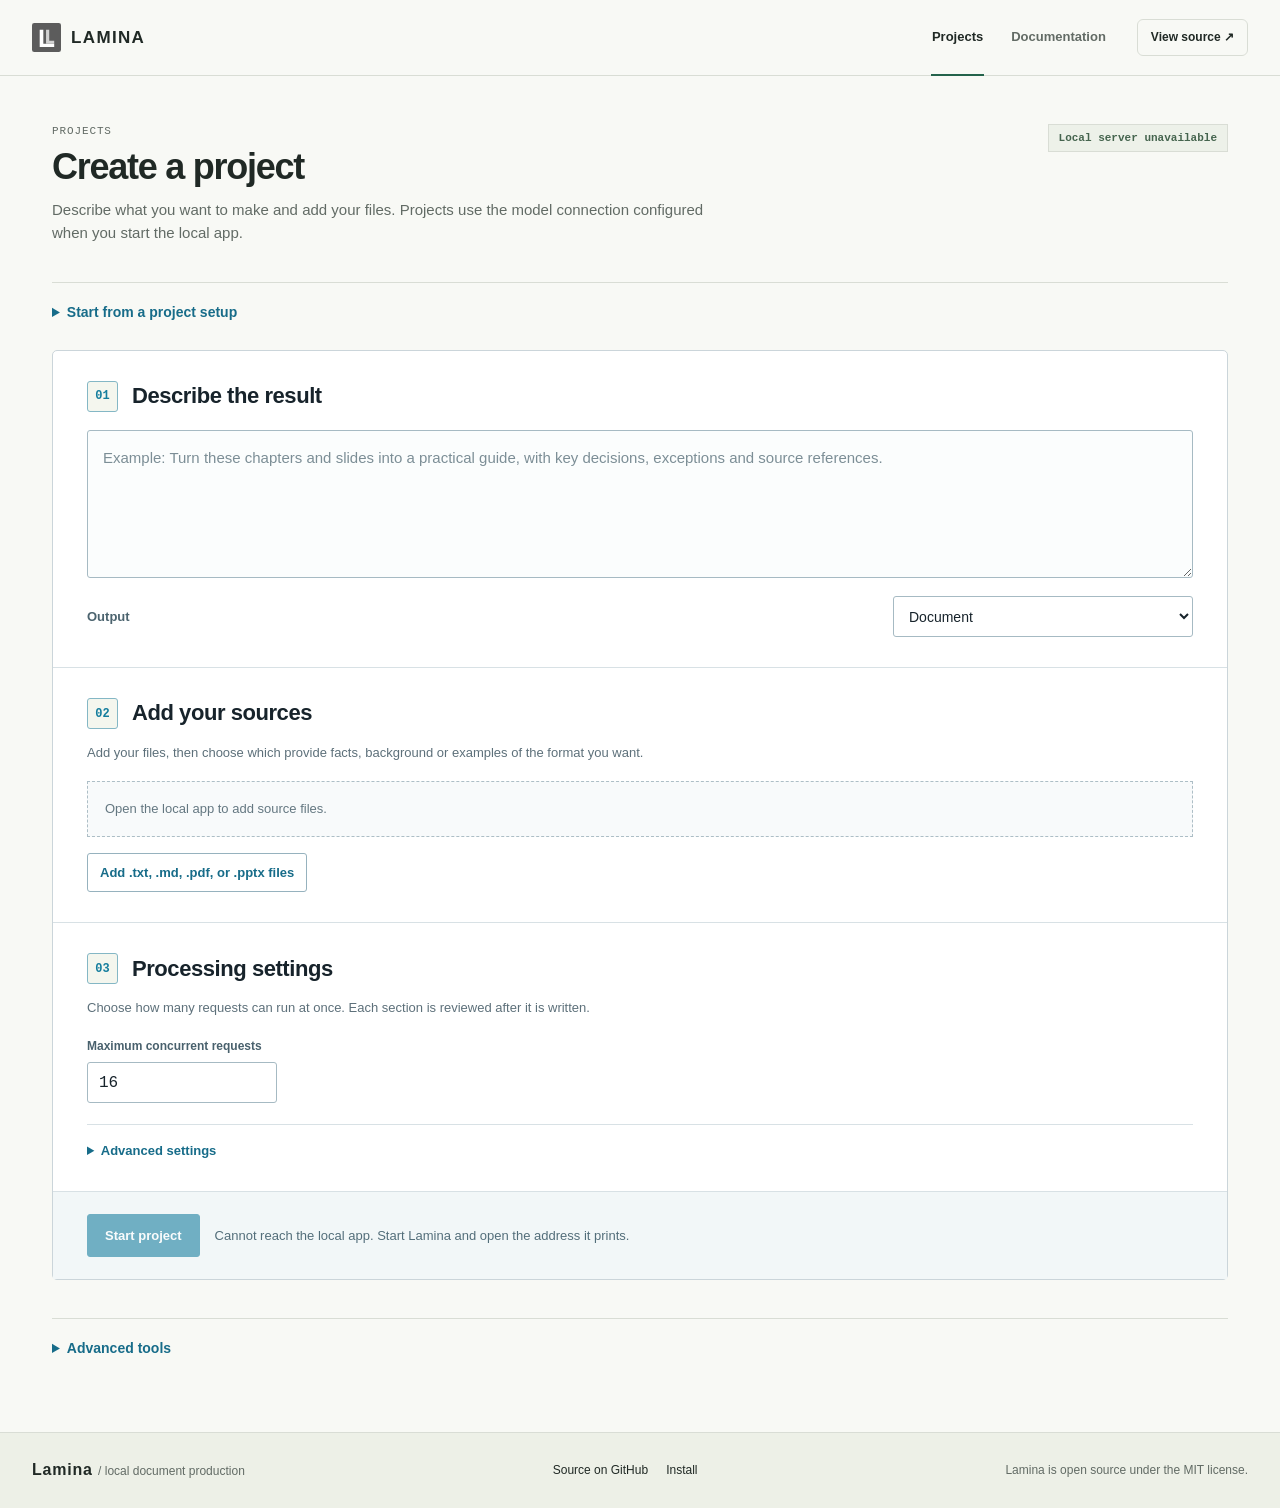
==== commit c0784545: "Remove the fixed-format builder and consolidate the documentation One engine, one app, one site, one" ====
--- a/src/lamina/studio/index.html
+++ b/src/lamina/studio/index.html
@@ -3,20 +3,18 @@
   <head>
     <meta charset="utf-8" />
     <meta name="viewport" content="width=device-width, initial-scale=1" />
-    <meta name="theme-color" content="#0d1117" />
+    <meta name="theme-color" content="#f8f9f5" />
     <meta
       name="description"
-      content="An open-source Python framework for turning documents into reference guides, podcasts and practice exams. Parallel model calls, source citations and reusable work."
+      content="Lamina turns source files into flashcards, reference guides, podcasts and practice exams with parallel model calls and exact source citations."
     />
     <title>Lamina — Local projects</title>
     <link rel="icon" href="assets/mark.svg" type="image/svg+xml" />
     <link rel="stylesheet" href="styles.css" />
     <link rel="stylesheet" href="method-workbench.css" />
     <link rel="stylesheet" href="production-workbench.css" />
-    <link rel="stylesheet" href="product.css" />
-    <script src="app.js" defer></script>
+    <script src="production-workbench.js" defer></script>
     <script src="method-workbench.js" defer></script>
-    <script src="production-workbench.js" defer></script>
     <script src="workflow-guide.js" defer></script>
   </head>
   <body>
@@ -26,9 +24,7 @@
         ><img src="assets/mark.svg" alt="" width="32" height="32" /><span>LAMINA</span></a
       >
       <nav class="nav" aria-label="Primary">
-        <button type="button" class="nav-link is-active" data-view="workflows" aria-current="page">Projects</button>
-        <button type="button" class="nav-link" data-view="studio">Document builder</button>
-        <button type="button" class="nav-link" data-view="procedures">Procedures</button>
+        <a class="nav-link is-active" href="#main" aria-current="page">Projects</a>
         <a class="nav-link" href="https://github.com/FadiBahodi/lamina/blob/main/docs/README.md">Documentation</a>
       </nav>
       <a
@@ -40,210 +36,12 @@
     </header>
 
     <main id="main">
-      <section class="view is-active" id="view-workflows" aria-labelledby="workflows-title">
+      <section class="view" id="view-workflows" aria-labelledby="workflows-title">
         <div class="project-heading"><div><span class="section-index">PROJECTS</span><h2 id="workflows-title">Create a project</h2><p>Describe what you want to make and add your files. Projects use the model connection configured when you start the local app.</p></div><span class="project-mode" id="project-mode">Checking local app…</span></div>
         <details class="advanced-workflow"><summary>Start from a project setup</summary><div id="workflow-explorer"><p class="loading">Loading project setups…</p></div></details>
         <div id="production-workbench"><p class="loading">Loading project form…</p></div>
-        <details class="advanced-workflow"><summary>Advanced tools</summary><p>Define your own jobs and dependencies, or use the fixed-format document builder.</p><div id="method-workbench"><p class="loading">Loading method editor…</p></div><div class="workbench-secondary"><button type="button" class="text-button" data-view="studio">Fixed-format document builder</button><button type="button" class="text-button" data-view="procedures">Document settings</button></div></details>
+        <details class="advanced-workflow"><summary>Advanced tools</summary><p>Define your own jobs and dependencies as a method, run it, and keep observations for later runs.</p><div id="method-workbench"><p class="loading">Loading method editor…</p></div></details>
       </section>
-
-      <section
-        class="view"
-        id="view-studio"
-        aria-labelledby="studio-title"
-        hidden
-      >
-        <nav class="workbench-nav" aria-label="Workbench"><button type="button" data-view="workflows">Projects</button><button type="button" data-view="studio">Document builder</button><button type="button" data-view="procedures">Document settings</button></nav>
-        <div class="section-heading">
-          <div>
-            <span class="section-index">BUILD / LOCAL PRODUCTION</span>
-            <h2 id="studio-title">Build from your documents.</h2>
-          </div>
-          <p>
-            This builder uses a fixed document format. To have a model organize the sections, use Projects.
-          </p>
-        </div>
-        <div class="section-heading production-heading">
-          <div>
-            <span class="section-index"
-              >PROJECT SETUP</span
-            >
-            <h2>Run configuration</h2>
-          </div>
-          <p>
-            <span class="mode-pill" id="mode-pill">Checking local mode…</span>
-            <span id="mode-description">Checking the local server and model connection.</span>
-          </p>
-        </div>
-        <div class="desk-grid">
-          <div class="desk-main">
-            <section class="desk-block" aria-labelledby="sources-title">
-              <div class="block-heading">
-                <span class="step-number">01</span>
-                <div>
-                  <h3 id="sources-title">Sources</h3>
-                  <p>
-                    Choose the documents you want to use for this run.
-                  </p>
-                </div>
-              </div>
-              <label class="dropzone" id="dropzone" for="source-input"
-                ><span class="drop-icon" aria-hidden="true">＋</span
-                ><strong>Add source files</strong
-                ><span id="source-hint">Choose or drop .md and .txt files</span
-                ><input
-                  id="source-input"
-                  type="file"
-                  accept=".md,.txt,text/plain,text/markdown"
-                  multiple
-              /></label>
-              <div class="source-list" id="source-list" aria-live="polite">
-                <p class="empty-small">
-                  No local files selected. Add files above to begin.
-                </p>
-              </div>
-              <div class="source-actions">
-                <button
-                  class="button button-secondary"
-                  type="button"
-                  id="submit-sources"
-                  disabled
-                >
-                  Store sources locally</button
-                ><span class="inline-note" id="sources-note"
-                  >Uploads require the local server.</span
-                >
-              </div>
-            </section>
-            <section class="desk-block" aria-labelledby="procedure-title">
-              <div class="block-heading">
-                <span class="step-number">02</span>
-                <div>
-                  <h3 id="procedure-title">Procedure</h3>
-                  <p>Portable instructions and output selection.</p>
-                </div>
-              </div>
-              <div
-                class="procedure-choices"
-                id="procedure-choices"
-                role="radiogroup"
-                aria-label="Choose a procedure"
-              ></div>
-              <div class="selected-procedure" id="selected-procedure"></div>
-              <div class="source-actions">
-                <button
-                  class="button button-secondary"
-                  type="button"
-                  id="download-selected"
-                >
-                  Download procedure JSON
-                  <span aria-hidden="true">↓</span></button
-                ><button
-                  class="text-button"
-                  type="button"
-                  data-view="procedures"
-                >
-                  Inspect &amp; import procedures
-                  <span aria-hidden="true">↗</span>
-                </button>
-              </div>
-            </section>
-            <section class="desk-block run-block" aria-labelledby="run-title">
-              <div class="block-heading">
-                <span class="step-number">03</span>
-                <div>
-                  <h3 id="run-title">Production run</h3>
-                  <p>
-                    The local server reports actual job state and export links.
-                  </p>
-                </div>
-              </div>
-              <div class="run-track" aria-label="Workflow stages">
-                <span>Read sources</span><i aria-hidden="true"></i
-                ><span>Extract ideas</span><i aria-hidden="true"></i
-                ><span>Compose</span><i aria-hidden="true"></i
-                ><span>Review &amp; export</span>
-              </div>
-              <div class="run-controls">
-                <button
-                  class="button button-primary"
-                  type="button"
-                  id="run-button"
-                >
-                  Checking model connection…
-                </button>
-                <p id="run-guidance">
-                  Connect a model and store your sources to start a run.
-                </p>
-              </div>
-              <div
-                id="run-status"
-                class="run-status"
-                aria-live="polite"
-                hidden
-              ></div>
-            </section>
-          </div>
-          <aside class="desk-aside" aria-labelledby="output-title">
-            <div class="aside-top">
-              <span class="section-index">OUTPUT PREVIEW</span>
-              <h3 id="output-title">Output preview</h3>
-              <p id="output-description"></p>
-            </div>
-            <div id="output-preview" class="output-preview" aria-live="polite">
-              <p>Your completed run will appear here.</p>
-            </div>
-            <div id="output-list" class="output-list"></div>
-            <div class="aside-foot">
-              <span class="small-label">SOURCE REFERENCES</span>
-              <p>
-                Each output retains its source passages and section assignments.
-              </p>
-            </div>
-          </aside>
-        </div>
-      </section>
-
-      <section
-        class="view"
-        id="view-procedures"
-        aria-labelledby="procedures-title"
-        hidden
-      >
-        <nav class="workbench-nav" aria-label="Workbench"><button type="button" data-view="workflows">Projects</button><button type="button" data-view="studio">Document builder</button><button type="button" data-view="procedures">Document settings</button></nav>
-        <div class="section-heading">
-          <div>
-            <span class="section-index"
-              >PROCEDURES / PORTABLE CONFIGURATION</span
-            >
-            <h2 id="procedures-title">Configure a document workflow.</h2>
-          </div>
-          <p>
-            Import, edit, validate, and export declarative procedures. Browser
-            edits stay local until you start a run.
-          </p>
-        </div>
-        <div class="procedure-page">
-          <div>
-            <div id="procedure-library" class="procedure-library"></div>
-            <label class="import-box" for="procedure-input"
-              ><span class="small-label">PORTABLE CONTRACT / JSON</span
-              ><strong>Import a procedure</strong
-              ><span>Validated on import. Stored in this browser.</span
-              ><input
-                id="procedure-input"
-                type="file"
-                accept="application/json,.json"
-            /></label>
-            <p class="inline-note" id="import-note" aria-live="polite"></p>
-          </div>
-          <article
-            class="procedure-inspector"
-            id="procedure-inspector"
-          ></article>
-        </div>
-      </section>
-
     </main>
     <footer class="footer">
       <div class="footer-brand">
@@ -255,9 +53,9 @@
           rel="noopener noreferrer"
           >Source on GitHub</a
         ><a
-          href="https://github.com/FadiBahodi/lamina#install-and-run"
+          href="https://github.com/FadiBahodi/lamina#install"
           rel="noopener noreferrer"
-          >Run locally</a
+          >Install</a
         >
       </div>
       <p>
--- a/src/lamina/studio/styles.css
+++ b/src/lamina/studio/styles.css
@@ -1,163 +1,92 @@
+/* Local app: base layout and palette. Workbench panels style themselves in their own sheets. */
 :root{
-  --ink:#17232b;--muted:#53616b;--line:#ccd4d9;--paper:#f5f7f7;--white:#fff;
-  --night:#0d1117;--night2:#121a22;--cyan:#65d5e5;--blue:#196c91;
+  --ink:#202925;--muted:#626b65;--line:#d9ddd5;--paper:#f8f9f5;--white:#fff;
+  --blue:#24634b;--cyan:#88b99c;--night:#162d24;
   --mono:ui-monospace,SFMono-Regular,Menlo,Consolas,monospace;
-  --sans:Inter,-apple-system,BlinkMacSystemFont,"Segoe UI",Arial,sans-serif
+  --sans:-apple-system,BlinkMacSystemFont,"Segoe UI",Arial,sans-serif
 }
 *{box-sizing:border-box}
 html{scroll-behavior:smooth}
-body{margin:0;background:var(--paper);color:var(--ink);font:15px/1.55 var(--sans)}
-button,input,textarea{font:inherit}
+body{margin:0;background:var(--paper);color:var(--ink);font:15px/1.55 var(--sans);-webkit-font-smoothing:antialiased}
+button,input,textarea,select{font:inherit}
 button{cursor:pointer}
 button:disabled{cursor:not-allowed;opacity:.5}
 a{color:inherit}
 p{margin:0}
-[hidden],.view[hidden]{display:none!important}
-:focus-visible{outline:3px solid #3aaac1;outline-offset:3px}
+[hidden]{display:none!important}
+:focus-visible{outline:3px solid #578965;outline-offset:3px}
 .skip{position:absolute;left:-9999px;top:8px;padding:8px 12px;background:var(--night);color:#fff;z-index:100}
 .skip:focus{left:8px}
-.site-header{position:sticky;top:0;z-index:40;display:flex;align-items:center;gap:34px;min-height:72px;padding:0 clamp(24px,4vw,70px);background:#0d1117;color:#eff6f7;border-bottom:1px solid #26333b}
-.brand{display:inline-flex;align-items:center;gap:10px;flex:0 0 auto;text-decoration:none;font-size:18px;letter-spacing:.11em;font-weight:800;line-height:1}
-.brand img{width:29px;height:29px}
-.nav{display:flex;align-self:stretch;align-items:stretch;gap:24px;margin-left:auto}
-.nav-link{position:relative;padding:0 1px;border:0;background:transparent;color:#aab9c1;font-size:13px;font-weight:600;white-space:nowrap}
-.nav-link:hover,.nav-link.is-active{color:#fff}
-.nav-link.is-active:after{content:"";position:absolute;bottom:-1px;left:0;right:0;height:3px;background:var(--cyan)}
-.header-link{flex:0 0 auto;color:#d5e1e5;text-decoration:none;font-size:12px;font-weight:700;border:1px solid #485963;padding:8px 11px}
-.header-link:hover{border-color:var(--cyan);color:var(--cyan)}
+.site-header{position:sticky;top:0;z-index:40;display:flex;align-items:center;gap:30px;min-height:76px;padding:0 max(24px,calc((100vw - 1240px)/2));background:rgba(248,249,245,.97);color:var(--ink);border-bottom:1px solid var(--line)}
+.brand{display:inline-flex;align-items:center;gap:10px;flex:0 0 auto;text-decoration:none;font-size:17px;letter-spacing:.08em;font-weight:800;line-height:1}
+.brand img{width:29px;height:29px;filter:grayscale(1)}
+.nav{display:flex;align-self:stretch;align-items:stretch;gap:26px;margin-left:auto}
+.nav-link{position:relative;display:flex;align-items:center;padding:0 1px;border:0;background:transparent;color:var(--muted);font-size:13px;font-weight:600;white-space:nowrap;text-decoration:none}
+.nav-link:hover,.nav-link.is-active{color:var(--ink)}
+.nav-link.is-active:after{content:"";position:absolute;bottom:-1px;left:0;right:0;height:2px;background:var(--blue)}
+.header-link{flex:0 0 auto;color:var(--ink);text-decoration:none;font-size:12px;font-weight:700;border:1px solid var(--line);border-radius:6px;padding:8px 13px}
+.header-link:hover{border-color:var(--blue);color:var(--blue)}
 main{min-width:0}
-.view{max-width:1440px;margin:auto;padding:58px clamp(24px,5vw,78px) 92px}
-.section-index,.small-label,.mono-label{display:block;font:700 11px/1.4 var(--mono);letter-spacing:.08em;text-transform:uppercase;color:var(--blue)}
-.view h2{font-size:clamp(29px,3vw,44px);line-height:1.12;letter-spacing:-.035em;margin:9px 0 0;font-weight:680}
-.view h3{letter-spacing:-.02em}
-.section-heading{display:flex;justify-content:space-between;align-items:end;gap:40px;margin-bottom:28px}
-.section-heading>p{max-width:460px;font-size:14px;color:var(--muted)}
-.button{display:inline-flex;align-items:center;justify-content:center;gap:8px;min-height:42px;padding:10px 16px;border:1px solid transparent;border-radius:3px;text-decoration:none;font-size:13px;font-weight:700}
-.button-primary{background:#147d9d;border-color:#147d9d;color:#fff}
-.button-primary:hover:not(:disabled){background:#0b667f}
-.button-secondary{background:transparent;border-color:#788d98;color:inherit}
-.button-secondary:hover:not(:disabled){border-color:#1983a0;color:#1983a0}
-.text-button,.card-link{border:0;border-bottom:1px solid currentColor;background:transparent;padding:2px 0;color:#136b8b;font-size:13px;font-weight:700;text-decoration:none}
+.view{max-width:1240px;margin:auto;padding:48px 0 72px}
+.section-index,.small-label,.mono-label{display:block;font:500 11px/1.4 var(--mono);letter-spacing:.08em;text-transform:uppercase;color:var(--muted)}
+.button,.pb-primary,.pb-secondary{display:inline-flex;align-items:center;justify-content:center;gap:8px;min-height:44px;padding:10px 16px;border:1px solid transparent;border-radius:6px;text-decoration:none;font-size:13px;font-weight:600}
+.button-primary,.pb-primary{background:var(--blue);border-color:var(--blue);color:#fff}
+.button-primary:hover:not(:disabled),.pb-primary:hover:not(:disabled){background:#194632}
+.button-secondary,.pb-secondary{background:transparent;border-color:#bfc8bd;color:var(--ink)}
+.button-secondary:hover:not(:disabled),.pb-secondary:hover:not(:disabled){background:#edf1e8;border-color:var(--blue);color:var(--blue)}
+.text-button,.card-link{border:0;border-bottom:1px solid currentColor;background:transparent;padding:2px 0;color:var(--blue);font-size:13px;font-weight:700;text-decoration:none}
 .text-button:hover,.card-link:hover{color:#103c51}
 .loading,.empty-small,.inline-note{font-size:13px;color:#6c7a83}
-.footer{display:flex;align-items:center;justify-content:space-between;gap:22px;padding:25px clamp(24px,5vw,78px);background:#0d1117;color:#c5d2d7;font-size:12px}
-.footer-brand{font-size:16px;font-weight:800;letter-spacing:.05em}
-.footer-brand span{font-size:12px;font-weight:400;letter-spacing:0;color:#8da3ab}
-.footer>div:nth-child(2){display:flex;flex-wrap:wrap;gap:18px}
-.footer a{text-decoration:none;color:#b6cbd1}
-.footer a:hover{color:var(--cyan)}
-.footer p{font-size:12px;color:#889da5}
-.desk-grid{display:grid;grid-template-columns:minmax(0,1.6fr) minmax(300px,.68fr);border:1px solid var(--line);background:#fff}
-.desk-block{padding:26px 30px;border-bottom:1px solid var(--line)}
-.desk-block:last-child{border-bottom:0}
-.block-heading{display:flex;gap:14px;margin-bottom:20px}
-.step-number{display:grid;place-items:center;flex:0 0 30px;width:30px;height:30px;border:1px solid #8aa4ae;border-radius:3px;color:#1b718d;font:700 12px var(--mono)}
-.block-heading h3{font-size:22px;line-height:1.2;margin:0 0 3px}
-.block-heading p{color:var(--muted);font-size:13px}
-.production-heading{border-top:1px solid var(--line);padding-top:32px;margin-top:32px}
-.mode-pill{display:block;width:max-content;border:1px solid #7bb9c9;border-radius:3px;background:#e8f7fa;color:#126c84;padding:4px 8px;margin-bottom:8px;font:700 11px var(--mono)}
-.mode-pill.local{background:#e5f6ee;border-color:#85c9a8;color:#187b56}
-.dropzone,.import-box{position:relative;display:flex;flex-direction:column;align-items:center;justify-content:center;gap:5px;min-height:112px;border:1px dashed #8ea7b1;background:#f7fafb;color:#40545e;text-align:center;cursor:pointer;padding:18px}
-.dropzone:hover,.dropzone.drag-over,.import-box:hover{border-color:#1583a1;background:#eaf6f9}
-.dropzone strong{font-size:15px;color:var(--ink)}
-.drop-icon{font-size:24px;color:#177d99;line-height:1}
-.dropzone input,.import-box input{position:absolute;width:1px;height:1px;overflow:hidden;clip-path:inset(50%)}
-.source-list{margin-top:13px}
-.source-item{display:grid;grid-template-columns:auto 1fr auto;gap:12px;align-items:center;border-bottom:1px solid var(--line);padding:11px 0}
-.source-item svg{width:24px;height:24px}
-.source-item strong{display:block;font-size:13px;overflow-wrap:anywhere}
-.source-item small{font-size:11px;color:var(--muted)}
-.source-item button{border:0;background:none;color:#126c88;text-decoration:underline;font-size:12px}
-.source-preview{white-space:pre-wrap;overflow:auto;max-height:180px;background:#f0f5f6;border:1px solid var(--line);padding:14px;font:12px/1.5 var(--mono)}
-.source-actions,.run-controls{display:flex;align-items:center;flex-wrap:wrap;gap:14px;margin-top:18px}
-.run-controls p{color:var(--muted);font-size:13px;max-width:380px}
-.procedure-choices{display:grid;grid-template-columns:repeat(4,minmax(0,1fr));gap:8px}
-.procedure-choice{display:flex;flex-direction:column;justify-content:space-between;gap:8px;min-height:90px;padding:12px;border:1px solid var(--line);border-radius:3px;background:#fff;text-align:left;color:var(--ink)}
-.procedure-choice:hover,.procedure-choice[aria-checked=true]{border-color:#167f9b;background:#eef8fa}
-.procedure-choice[aria-checked=true]{box-shadow:inset 3px 0 #167f9b}
-.procedure-choice strong{font-size:12px;line-height:1.25}
-.choice-glyph{color:#207992;font-size:21px;line-height:1}
-.selected-procedure{margin-top:14px;padding:16px;border:1px solid #d5e0e3;background:#f7fafb}
-.selected-procedure strong{font-size:14px}
-.selected-procedure p,.procedure-shared{font-size:12px;color:var(--muted);margin-top:5px}
-.procedure-meta{font:11px/1.4 var(--mono);color:#246d83;margin-top:9px}
-.run-track{display:flex;flex-wrap:wrap;align-items:center;gap:6px;font:11px var(--mono);color:#43606c}
-.run-track span{border:1px solid #d4e0e3;background:#f4f9fa;padding:7px 9px}
-.run-track i{width:15px;height:1px;background:#9eb4bd}
-.run-status{margin-top:18px;border:1px solid #a9d6c0;background:#effaf3;padding:15px;font-size:13px}
-.run-status.error{border-color:#dbaea4;background:#fff4f1}
-.run-status a{display:inline-block;margin:8px 12px 0 0;color:#126c88;font-weight:700}
-.desk-aside{display:flex;flex-direction:column;min-width:0;background:#eef3f4;border-left:1px solid var(--line);padding:28px}
-.aside-top h3{font-size:25px;margin:8px 0}
-.aside-top p{color:var(--muted);font-size:13px}
-.output-preview{background:#fff;border:1px solid var(--line);padding:20px;margin:22px 0 14px}
-.output-preview p{font-size:13px;color:#40535d}
-.output-list{margin-top:25px}
-.output-row{display:flex;align-items:center;gap:10px;padding:12px 0;border-top:1px solid #d0dcdf;font-size:13px}
-.output-row span{width:20px;color:#1b839f;font-size:18px}
-.output-row small{margin-left:auto;color:#667883;font-size:11px}
-.output-row.active{font-weight:700}
-.aside-foot{margin-top:auto;padding-top:20px;border-top:1px solid #d0dcdf}
-.aside-foot p{margin-top:6px;color:var(--muted);font-size:12px}
-.procedure-page{display:grid;grid-template-columns:minmax(290px,.8fr) minmax(0,1.2fr);gap:18px}
-.procedure-library{display:grid;gap:9px}
-.library-card{display:flex;align-items:center;gap:13px;width:100%;padding:16px;background:#fff;border:1px solid var(--line);border-radius:3px;color:var(--ink);text-align:left}
-.library-card:hover,.library-card.active{border-color:#1683a0;box-shadow:inset 3px 0 #1683a0}
-.library-glyph{width:30px;font-size:22px;color:#207992}
-.library-card strong{display:block;font-size:14px}
-.library-card small{display:block;font-size:12px;color:var(--muted)}
-.import-box{margin-top:17px;align-items:flex-start;min-height:110px;text-align:left}
-.import-box strong{font-size:16px}
-.procedure-inspector{min-width:0;padding:28px;background:#fff;border:1px solid var(--line)}
-.procedure-inspector h3{font-size:28px;margin:8px 0}
-.procedure-inspector>p{color:var(--muted);font-size:14px}
-.inspector-grid{display:grid;grid-template-columns:1fr 1fr;gap:14px;margin:24px 0}
-.inspector-grid>div{border-top:1px solid var(--line);padding-top:8px}
-.inspector-grid strong{display:block;margin-top:5px;font-size:13px;overflow-wrap:anywhere}
-.instructions{white-space:pre-wrap;padding:18px;border:1px solid var(--line);background:#f6f9fa;font-size:13px;color:#3e525d}
-.procedure-edit{margin-top:24px;border-top:1px solid var(--line);padding-top:15px}
-.procedure-edit summary{cursor:pointer;font-weight:700;color:#126c88}
-.procedure-form{display:grid;gap:14px;margin-top:17px}
-.form-field{display:grid;gap:5px;font-size:12px;font-weight:700;color:#4e626c}
-.form-field input,.form-field textarea{width:100%;padding:10px 12px;border:1px solid #aebfc6;border-radius:3px;background:#fff;color:var(--ink);font-size:14px}
-.output-fieldset{display:flex;flex-wrap:wrap;gap:12px;border:1px solid var(--line);padding:14px}
-.output-fieldset legend{font-weight:700;font-size:13px}
-.output-fieldset label{display:flex;align-items:center;gap:5px;font-size:13px}
-@media(max-width:1050px){
-  .desk-grid{grid-template-columns:1fr}
-  .desk-aside{border-left:0;border-top:1px solid var(--line)}
-  .procedure-choices{grid-template-columns:repeat(2,minmax(0,1fr))}
-}
-@media(max-width:760px){
-  .site-header{position:relative;min-height:0;flex-wrap:wrap;gap:12px;padding:15px 20px}
-  .brand{font-size:15px}
-  .brand img{width:26px;height:26px}
-  .nav{order:3;flex:0 0 100%;overflow:auto;gap:20px;min-height:40px}
-  .nav-link{flex:0 0 auto;font-size:12px}
-  .header-link{margin-left:auto;font-size:11px}
-  .view{padding:36px 20px 68px}
-  .section-heading{display:block}
-  .section-heading>p{margin-top:15px}
-  .procedure-page{grid-template-columns:1fr}
-  .footer{display:block;padding:24px 20px}
-  .footer>div:nth-child(2){margin:15px 0}
-  .desk-aside,.desk-block{padding:22px}
-}
-@media(max-width:480px){
-  .procedure-choices{grid-template-columns:1fr 1fr}
-  .run-track i{display:none}
-  .run-controls{align-items:stretch}
-}
-.workbench-nav{display:flex;gap:8px;border-bottom:1px solid var(--line);margin-bottom:35px;padding-bottom:15px;overflow:auto}
-.workbench-nav button{background:#fff;color:var(--muted);border:1px solid var(--line);border-radius:3px;font-size:13px;padding:10px 16px;white-space:nowrap}
-.workbench-nav button:hover{color:var(--blue);border-color:var(--blue)}
 .project-heading{display:flex;justify-content:space-between;align-items:start;gap:35px}
-.project-heading h2{font-size:clamp(34px,3.5vw,48px);margin:8px 0 10px}
+.project-heading h2{font-size:36px;line-height:1.12;letter-spacing:-.035em;margin:8px 0 10px;font-weight:680}
 .project-heading p{max-width:680px;color:var(--muted);font-size:15px}
-.project-mode{flex:0 0 auto;border:1px solid #bdd2da;color:#316b81;background:#edf7f9;padding:7px 10px;font:700 11px var(--mono)}
+.project-mode{flex:0 0 auto;border:1px solid var(--line);color:#45644e;background:#edf1e9;padding:7px 10px;font:700 11px var(--mono)}
 .advanced-workflow{margin:38px 0 0;border-top:1px solid var(--line);padding-top:19px}
 .advanced-workflow>summary{width:max-content;max-width:100%;cursor:pointer;font-size:14px;font-weight:700;color:#176c89}
 .advanced-workflow>p{max-width:800px;margin:12px 0 0;color:var(--muted);font-size:13px}
-.workbench-secondary{display:flex;flex-wrap:wrap;gap:21px;margin:30px 0 0}
-@media(max-width:760px){.project-heading{display:block}.project-mode{display:inline-block;margin-top:17px}}
-.setup-loaded{padding:12px 15px;border-left:3px solid #2c8598;background:#eaf4f5;color:#285263;font-size:14px;margin:0 0 20px}
+.setup-choices{display:grid;grid-template-columns:repeat(4,minmax(0,1fr));gap:8px;margin-top:16px}
+.setup-choice{display:flex;flex-direction:column;justify-content:space-between;gap:8px;min-height:90px;padding:12px;border:1px solid var(--line);border-radius:3px;background:#fff;text-align:left;color:var(--ink)}
+.setup-choice:hover{border-color:var(--blue);background:#eef3e7}
+.setup-choice strong{font-size:12px;line-height:1.25}
+.setup-choice span{font-size:12px;color:var(--muted)}
+.setup-loaded{padding:12px 15px;border-left:3px solid #b9cbb0;background:#eff4e8;color:#365c3f;font-size:14px;margin:0 0 20px}
+.pb-form,.pb-activity{border-color:var(--line);border-radius:7px}
+.pb-block{border-color:var(--line)}
+.pb-step{color:var(--blue);border-color:#c7d1bf;background:#f4f6ee;border-radius:50%;font-weight:500}
+.pb-block h3{font-size:20px;font-weight:550}
+.pb-controls{background:#eff2e9}
+.pb-context-options summary,.pb-saved-notes>summary,.pb-upload,.pb-output-link{color:var(--blue)}
+.pb-goal,.pb-revision textarea,.pb-worker input,.pb-field select,.pb-source-use select{border-color:#c0cbb9;border-radius:5px;background:#fdfefa}
+.pb-empty,.pb-source{background:#f6f7f2;border-color:#d5ddce;color:var(--muted)}
+.pb-source:has(input:checked){background:#eef3e7;border-color:#98b088}
+.pb-source input,.pb-retrieval-choice input{accent-color:var(--blue)}
+.pb-explain,.pb-mode,.pb-worker,.pb-field,.pb-format-note{color:var(--muted)}
+.footer{display:flex;align-items:center;justify-content:space-between;gap:22px;padding:25px max(24px,calc((100vw - 1240px)/2));background:#edf0e7;color:var(--muted);border-top:1px solid var(--line);font-size:12px}
+.footer-brand{font-size:16px;font-weight:800;letter-spacing:.05em;color:var(--ink)}
+.footer-brand span{font-size:12px;font-weight:400;letter-spacing:0;color:var(--muted)}
+.footer>div:nth-child(2){display:flex;flex-wrap:wrap;gap:18px}
+.footer a{text-decoration:none;color:var(--ink)}
+.footer a:hover{color:var(--blue)}
+@media(max-width:1320px){.view{padding-left:32px;padding-right:32px}.site-header,.footer{padding-left:32px;padding-right:32px}}
+@media(max-width:1050px){.setup-choices{grid-template-columns:repeat(2,minmax(0,1fr))}}
+@media(max-width:980px){.nav{gap:18px}.site-header{gap:20px}.header-link{display:none}}
+@media(max-width:760px){
+  .site-header{position:relative;min-height:90px;flex-wrap:wrap;padding:17px 22px 0;gap:12px}
+  .brand{width:100%;font-size:15px}
+  .brand img{width:22px;height:22px}
+  .nav{width:100%;margin:0;gap:24px;height:35px}
+  .nav-link{font-size:12px}
+  .view{padding:32px 20px 60px}
+  .project-heading{display:block}
+  .project-mode{display:inline-block;margin-top:17px}
+  .pb-block{padding:24px 20px}
+  .pb-controls{padding:20px}
+  .pb-capacity-fields,.pb-context-fields{grid-template-columns:1fr 1fr}
+  .pb-context-options summary{max-width:100%}
+  .pb-worker select{max-width:100%}
+  .pb-activity{padding:23px 20px}
+  .footer{display:block;padding:24px 20px}
+  .footer>div:nth-child(2){margin:15px 0}
+}
+@media(max-width:480px){.setup-choices{grid-template-columns:1fr 1fr}}
+@media(prefers-reduced-motion:reduce){html{scroll-behavior:auto}}
